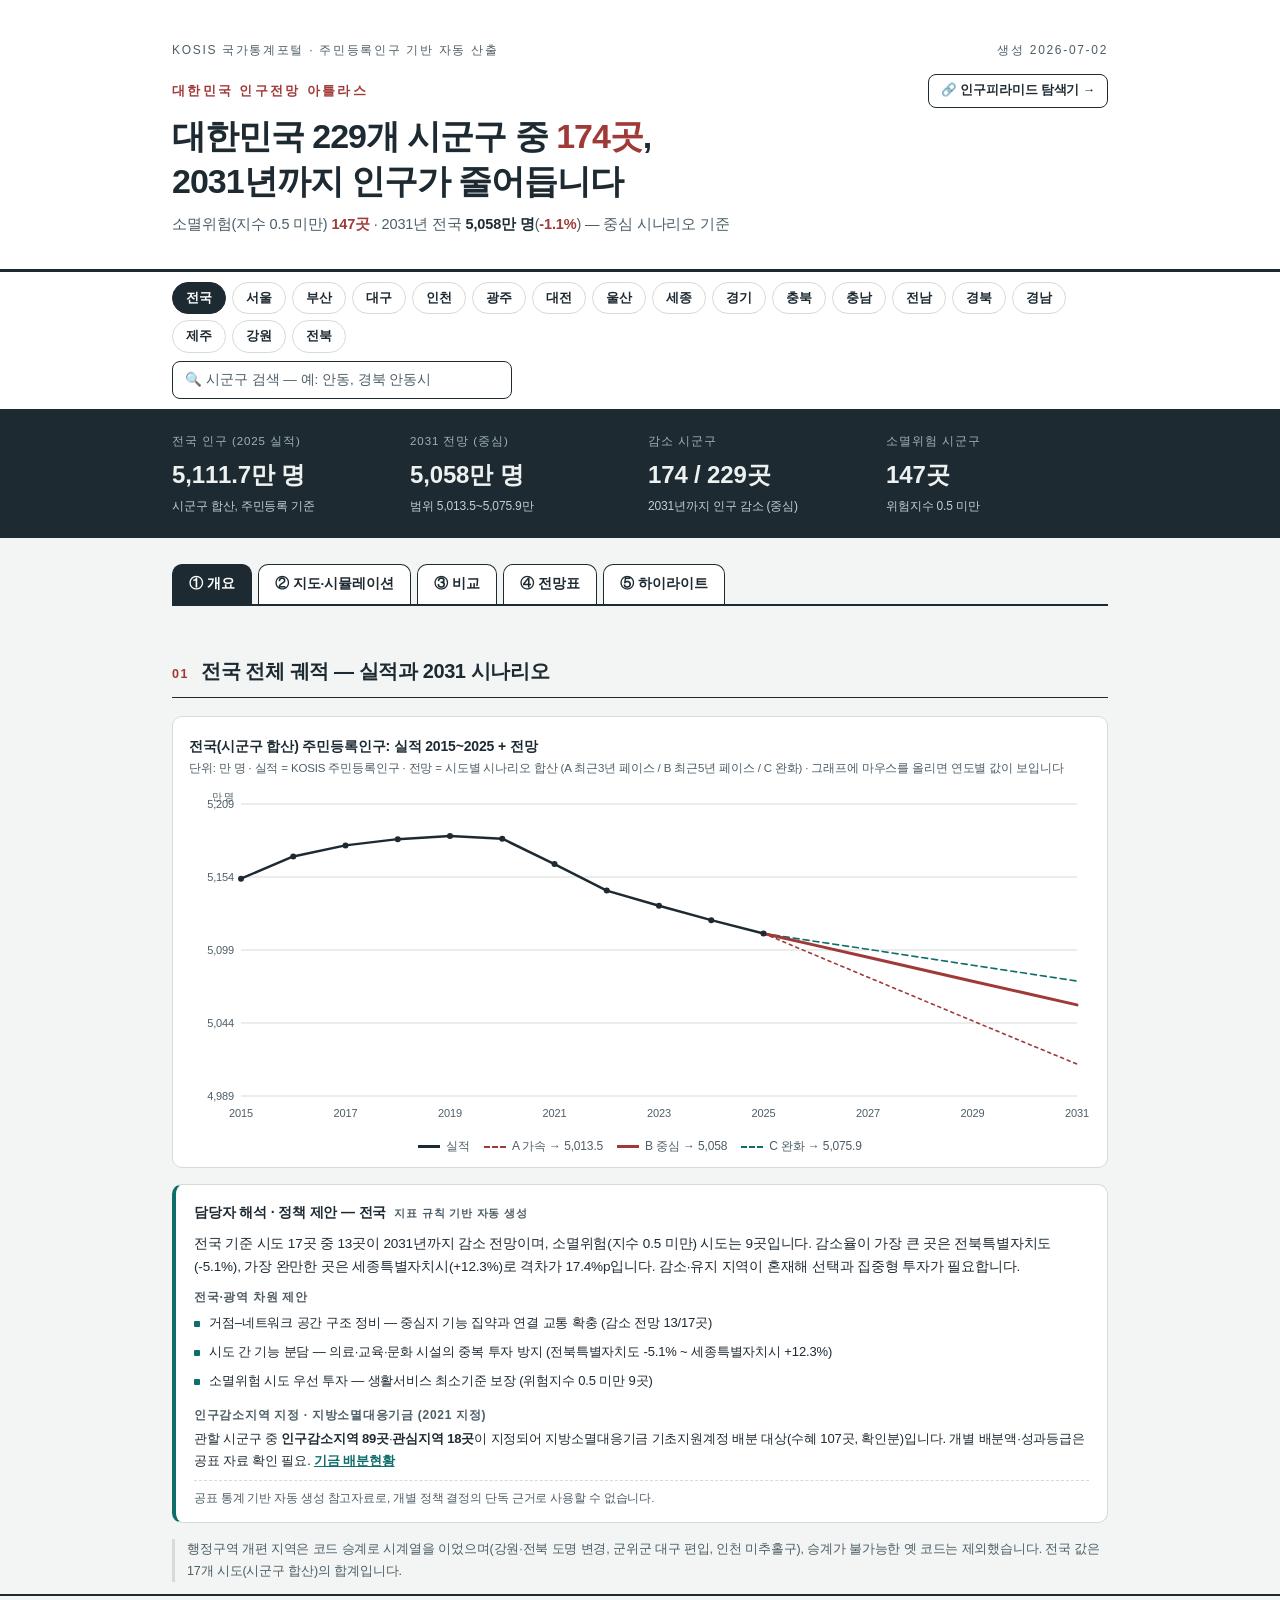
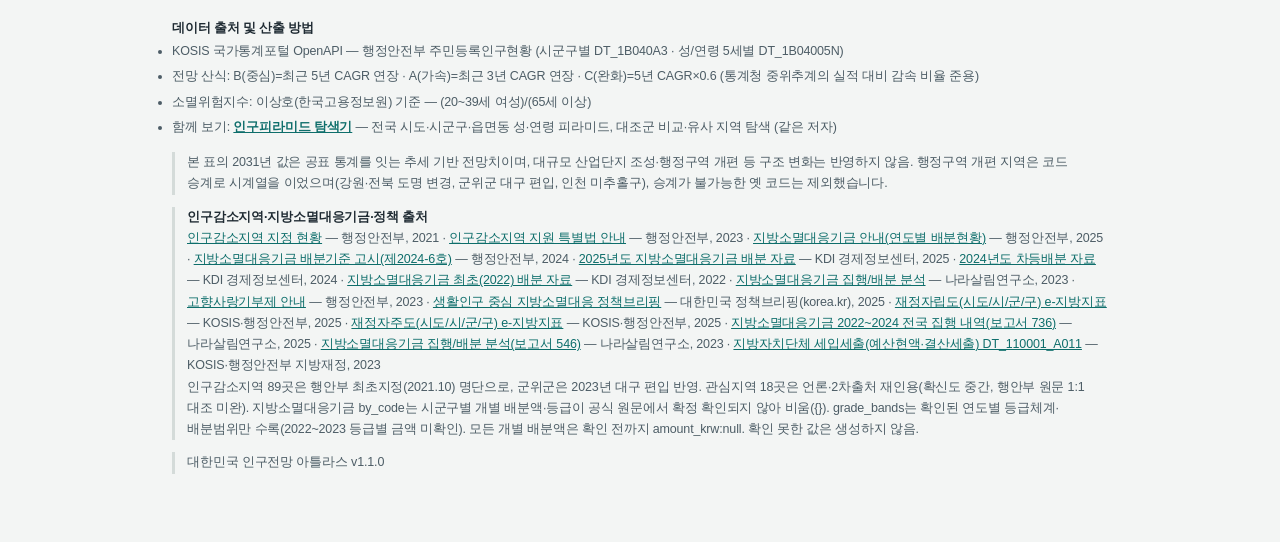
==== index.html @ 7ede1c3d "feat: 시군구 통합 검색·두 지역 비교 모드 + 문서 정비 (v1.1.0) - 전국 시도·시군구 자동완성 검색(키보드 탐색, 시도+지역명 조합) - 비교 탭에 두 지역 병렬 비" ====
<!DOCTYPE html>
<html lang="ko"><head>
<meta charset="UTF-8"><meta name="viewport" content="width=device-width,initial-scale=1.0">
<title>대한민국 인구전망 아틀라스</title>
<meta name="description" content="전국 17개 시도·229개 시군구의 2031 인구 전망과 소멸위험을 지도·카토그램·연도 시뮬레이션·인구 피라미드로 탐색하는 아틀라스">
<!-- 차트는 인라인 SVG로 직접 렌더링: 외부 라이브러리/CDN 불필요 -->
<style>
:root{--paper:#F3F5F4;--ink:#1E2A32;--soft:#4D5D66;--sea:#0E6E6B;--red:#A03A38;--line:#D4DBD9;--card:#fff}
*{margin:0;padding:0;box-sizing:border-box}
body{background:var(--paper);color:var(--ink);font-family:'Apple SD Gothic Neo','Pretendard','Malgun Gothic','Noto Sans KR',sans-serif;font-size:15.5px;line-height:1.7;letter-spacing:-.01em}
.num{font-variant-numeric:tabular-nums}
.wrap{max-width:980px;margin:0 auto;padding:0 22px}
header{border-bottom:3px solid var(--ink);padding:40px 0 20px;background:var(--card)}
.meta{display:flex;justify-content:space-between;font-size:12px;color:var(--soft);letter-spacing:.14em;text-transform:uppercase;margin-bottom:14px;flex-wrap:wrap;gap:8px}
.masthead{font-size:13px;font-weight:800;letter-spacing:.18em;color:var(--red);margin-bottom:6px}
h1{font-size:clamp(22px,4.2vw,34px);font-weight:800;line-height:1.32;letter-spacing:-.03em;word-break:keep-all}
h1 .a{color:var(--red)}
.h1sub{margin-top:10px;font-size:14.5px;color:var(--soft);word-break:keep-all;line-height:1.65}
.h1sub b{color:var(--ink)}.h1sub b.rd{color:var(--red)}.h1sub b.se{color:var(--sea)}
/* 지역 선택 바 */
.regbar{background:var(--card);border-bottom:1.5px solid var(--ink);padding:10px 0}
.regbar .wrap{display:flex;flex-wrap:wrap;gap:6px;align-items:center}
.rbtn{border:1px solid var(--line);background:#fff;color:var(--ink);border-radius:20px;padding:4px 13px;font:inherit;font-size:13px;font-weight:700;cursor:pointer}
.rbtn:hover{border-color:var(--ink)}
.rbtn.on{background:var(--ink);border-color:var(--ink);color:#fff}
.rbtn.nat{border-width:1.5px;border-color:var(--ink)}
.keyline{background:var(--ink);color:#EDF1F0;padding:22px 0}
.keyline .wrap{display:grid;grid-template-columns:repeat(4,1fr);gap:16px}
.kpi small{display:block;font-size:11.5px;color:#9FB1B4;letter-spacing:.08em;margin-bottom:3px}
.kpi strong{font-size:clamp(18px,2.8vw,24px);font-weight:800}
.kpi span{display:block;font-size:12px;color:#C4CFCE;word-break:keep-all}
@media(max-width:760px){.keyline .wrap{grid-template-columns:1fr 1fr}}
main{padding:8px 0 60px}
section{margin-top:48px}
.ch{display:flex;align-items:baseline;gap:12px;border-bottom:1.5px solid var(--ink);padding-bottom:9px;margin-bottom:18px}
.ch em{font-style:normal;font-size:12.5px;font-weight:700;color:var(--red);letter-spacing:.12em}
.ch h2{font-size:20px;font-weight:800;letter-spacing:-.02em}
p{margin-bottom:12px;word-break:keep-all}
.card{background:var(--card);border:1px solid var(--line);border-radius:10px;padding:18px 16px 10px;margin:16px 0}
.card h3{font-size:14px;font-weight:700}
.card .src{font-size:11.5px;color:var(--soft);margin-bottom:10px}
.cbox{position:relative;height:340px}.cbox.tall{height:560px}
table{width:100%;border-collapse:collapse;background:var(--card);font-size:13.5px;margin:14px 0}
th,td{padding:9px 10px;border-bottom:1px solid var(--line);text-align:right;white-space:nowrap}
th:first-child,td:first-child{text-align:left}
thead th{border-top:2px solid var(--ink);border-bottom:1.5px solid var(--ink);background:#EDF0EF;font-size:12.5px;cursor:pointer;user-select:none}
thead th:hover{background:#E2E8E6}
td.down{color:var(--red);font-weight:600}td.up{color:var(--sea);font-weight:600}
.tag{display:inline-block;padding:1px 8px;border-radius:20px;font-size:11.5px;font-weight:700}
.g0{background:#F6E3E2;color:#8C2F2D}.g1{background:#FBEDE4;color:#A55225}
.g2{background:#FFF6DE;color:#8A6A12}.g3{background:#E7F1EF;color:#0E6E6B}.g4{background:#DDEDEA;color:#0A5350}
.tbl-scroll{overflow-x:auto}
footer{border-top:2px solid var(--ink);padding:22px 0 56px;font-size:12.5px;color:var(--soft)}
footer li{padding:2px 0}
.note{font-size:12.5px;color:var(--soft);border-left:3px solid var(--line);padding-left:12px;margin:12px 0;word-break:keep-all}
#tip{position:fixed;z-index:99;background:#1E2A32;color:#EDF1F0;font-size:12px;padding:8px 11px;border-radius:8px;pointer-events:none;display:none;max-width:280px;line-height:1.55;box-shadow:0 4px 16px rgba(0,0,0,.28)}
#tip b{color:#fff}#tip .tt{color:#9FB1B4;font-size:11px}
.simbar{display:flex;align-items:center;gap:12px;flex-wrap:wrap;margin:4px 0 14px}
.simbar button{border:1.5px solid var(--ink);background:var(--ink);color:#fff;border-radius:8px;padding:6px 14px;font:inherit;font-size:13px;font-weight:700;cursor:pointer}
.simbar button:hover{opacity:.88}
.simbar .yrwrap{flex:1;min-width:210px}
.simbar input[type=range]{width:100%;accent-color:#1E2A32;height:24px;margin:0;cursor:pointer}
.yraxis{position:relative;height:30px;margin:-1px 9px 0}
.yraxis .tk{position:absolute;top:0;width:1px;height:4px;background:var(--line)}
.yraxis .tk.maj{height:7px;background:var(--soft)}
.yraxis .lb{position:absolute;top:8px;transform:translateX(-50%);font-size:10px;color:var(--soft);white-space:nowrap}
.yraxis .split{position:absolute;top:-1px;height:8px;border-left:1.5px dashed var(--red)}
.yraxis .zone{position:absolute;top:19px;font-size:9.5px;font-weight:700}
.yraxis .zone.a{color:var(--sea)}.yraxis .zone.f{color:var(--red)}
.simbar .ylab{font-size:20px;font-weight:800;min-width:56px;text-align:center}
.simbar .ytag{font-size:11px;font-weight:700;border-radius:20px;padding:2px 9px}
.simbar .ytag.actual{background:#E7F1EF;color:#0E6E6B}.simbar .ytag.fore{background:#F6E3E2;color:#8C2F2D}
.simkpi{font-size:12.5px;color:var(--soft);margin-left:auto}
.maps2{display:grid;grid-template-columns:1fr 1fr;gap:14px}
@media(max-width:760px){.maps2{grid-template-columns:1fr}}
.maps2 h4{font-size:13px;font-weight:700;margin-bottom:4px}
.mapbox{position:relative;height:430px;background:#FBFCFB;border:1px solid var(--line);border-radius:8px;overflow:hidden}
.mapbox svg{display:block}
.map-sgg{stroke:#fff;stroke-width:.8;cursor:pointer;transition:fill .35s}
.map-sgg:hover{stroke:var(--ink);stroke-width:1.4}
.carto-c{stroke:#fff;stroke-width:1;cursor:pointer;transition:fill .35s}
.carto-c:hover{stroke:var(--ink);stroke-width:1.5}
.leg{display:flex;align-items:center;gap:8px;font-size:11.5px;color:var(--soft);margin-top:10px;flex-wrap:wrap}
.leg .bar{width:150px;height:10px;border-radius:5px;background:linear-gradient(90deg,#A03A38,#F2EFEA,#0E6E6B)}
.tabs{display:flex;gap:6px;flex-wrap:wrap;margin:26px 0 0;border-bottom:2px solid var(--ink)}
.tbtn{border:1.5px solid var(--ink);border-bottom:none;background:#fff;color:var(--ink);font:inherit;font-size:13.5px;font-weight:700;padding:8px 16px;border-radius:10px 10px 0 0;cursor:pointer}
.tbtn.active{background:var(--ink);color:#fff}
.pane{display:none}.pane.active{display:block}
.sortbar{display:flex;gap:6px;flex-wrap:wrap;align-items:center;margin:0 0 10px}
.sortbar span{font-size:12px;color:var(--soft)}
.sbtn{border:1px solid var(--line);background:#fff;border-radius:20px;padding:4px 12px;font:inherit;font-size:12px;font-weight:700;color:var(--soft);cursor:pointer}
.sbtn.on{border-color:var(--ink);background:var(--ink);color:#fff}
.hlgrid{display:grid;grid-template-columns:repeat(3,1fr);gap:12px;margin:14px 0}
@media(max-width:760px){.hlgrid{grid-template-columns:1fr 1fr}}
.hlcard{background:var(--card);border:1px solid var(--line);border-radius:10px;padding:14px;cursor:pointer}
.hlcard:hover{border-color:var(--ink)}
.hlcard small{display:block;font-size:11px;color:var(--soft);letter-spacing:.06em;margin-bottom:4px}
.hlcard b{font-size:18px}
.hlcard .v{font-size:13.5px;font-weight:700;margin-top:2px}
.ranks{display:grid;grid-template-columns:1fr 1fr;gap:14px}
@media(max-width:760px){.ranks{grid-template-columns:1fr}}
.rk{background:var(--card);border:1px solid var(--line);border-radius:10px;padding:14px}
.rk h4{font-size:13px;margin-bottom:8px}
.rk ol{margin-left:0}
.rk li{list-style:none;display:flex;justify-content:space-between;gap:8px;padding:5px 2px;border-bottom:1px dashed var(--line);cursor:pointer;font-size:13px}
.rk li:hover{background:#F4F6F5}
.brief{background:var(--card);border:1px solid var(--line);border-left:4px solid var(--sea);border-radius:10px;padding:16px 18px 12px;margin:16px 0}
.brief h3{font-size:14px;font-weight:800;display:flex;align-items:baseline;gap:8px;flex-wrap:wrap;margin-bottom:8px}
.brief h3 .bd{font-size:10.5px;font-weight:700;color:var(--soft);letter-spacing:.08em}
.brief p{font-size:13.5px;margin-bottom:8px}
.brief ul{margin:2px 0 10px;padding:0}
.brief li{list-style:none;font-size:13px;padding:4px 0 4px 15px;position:relative;word-break:keep-all;line-height:1.6}
.brief li::before{content:'';position:absolute;left:0;top:12px;width:6px;height:6px;background:var(--sea);border-radius:1px}
.brief .bh{font-size:12px;font-weight:800;color:var(--soft);letter-spacing:.06em;margin-bottom:2px}
.brief .dis{font-size:11.5px;color:var(--soft);border-top:1px dashed var(--line);padding-top:8px;margin-top:4px;margin-bottom:2px}
.pyrlink{display:inline-block;border:1.5px solid var(--ink);border-radius:8px;padding:5px 12px;font-size:12.5px;font-weight:700;color:var(--ink);text-decoration:none;background:#fff;white-space:nowrap}
.pyrlink:hover{background:var(--ink);color:#fff}
.srchwrap{position:relative;margin-top:8px}
#srch{width:100%;max-width:340px;border:1.5px solid var(--ink);border-radius:8px;padding:7px 12px;font:inherit;font-size:13.5px;background:#fff}
#srch::placeholder{color:var(--soft)}
.srchdrop{position:absolute;z-index:60;top:calc(100% + 4px);left:22px;width:calc(100% - 44px);max-width:340px;background:#fff;border:1.5px solid var(--ink);border-radius:8px;max-height:320px;overflow-y:auto;box-shadow:0 8px 24px rgba(0,0,0,.14);display:none}
.srchdrop .it{padding:8px 12px;font-size:13px;cursor:pointer;display:flex;justify-content:space-between;gap:8px;align-items:baseline}
.srchdrop .it:hover,.srchdrop .it.sel{background:#EDF0EF}
.srchdrop .it small{color:var(--soft);font-size:11px;white-space:nowrap}
.cmpsel{border:1px solid var(--line);border-radius:8px;padding:6px 9px;font:inherit;font-size:13px;background:#fff;max-width:44%}
#boot{padding:80px 22px;text-align:center;color:var(--soft);font-size:14px}
#app{display:none}
</style></head><body>

<div id="boot">데이터를 불러오는 중입니다…</div>

<div id="app">
<header><div class="wrap">
  <div class="meta"><span>KOSIS 국가통계포털 · 주민등록인구 기반 자동 산출</span><span id="mGen"></span></div>
  <div style="display:flex;justify-content:space-between;align-items:center;flex-wrap:wrap;gap:8px;margin-bottom:6px">
    <div class="masthead" style="margin-bottom:0">대한민국 인구전망 아틀라스</div>
    <a class="pyrlink" id="pyrTop" href="https://park-sung-jun.github.io/pop-pyramid" target="_blank" rel="noreferrer">🔗 인구피라미드 탐색기 →</a>
  </div>
  <h1 id="h1"></h1>
  <p class="h1sub num" id="h1sub"></p>
</div></header>

<div class="regbar"><div class="wrap" id="regbar"></div>
<div class="wrap srchwrap"><input id="srch" type="search" placeholder="🔍 시군구 검색 — 예: 안동, 경북 안동시" autocomplete="off" aria-label="전국 시도·시군구 검색"><div class="srchdrop" id="srchDrop"></div></div></div>

<div class="keyline"><div class="wrap">
  <div class="kpi"><small id="k1t"></small><strong class="num" id="k1v"></strong><span id="k1s"></span></div>
  <div class="kpi"><small>2031 전망 (중심)</small><strong class="num" id="k2v"></strong><span id="k2s"></span></div>
  <div class="kpi"><small id="k3t"></small><strong class="num" id="k3v"></strong><span id="k3s"></span></div>
  <div class="kpi"><small id="k4t"></small><strong class="num" id="k4v"></strong><span id="k4s"></span></div>
</div></div>

<main class="wrap">
  <nav class="tabs" id="tabs" role="tablist">
    <button class="tbtn active" data-t="t1" type="button">① 개요</button>
    <button class="tbtn" data-t="t4" type="button">② 지도·시뮬레이션</button>
    <button class="tbtn" data-t="t3" type="button">③ 비교</button>
    <button class="tbtn" data-t="t2" type="button">④ 전망표</button>
    <button class="tbtn" data-t="t5" type="button">⑤ 하이라이트</button>
  </nav>

  <section class="pane active" id="t1">
    <div class="ch" style="margin-top:28px"><em>01</em><h2 id="h01"></h2></div>
    <div class="card"><h3 id="fanTitle"></h3>
      <div class="src" id="fanSrc"></div>
      <div class="cbox"><div id="fan" style="width:100%;height:100%"></div></div>
      <div id="fanlegend" style="display:flex;flex-wrap:wrap;gap:14px;justify-content:center;font-size:12px;color:var(--soft);margin-top:8px"></div></div>
    <div class="brief" id="regBrief"></div>
    <p class="note" id="note1"></p>
  </section>

  <section class="pane" id="t2">
    <div class="ch" style="margin-top:28px"><em>02</em><h2 id="h02"></h2></div>
    <p>소멸위험지수 = 20~39세 여성 ÷ 65세 이상 (이상호 지수, 0.5 미만 소멸위험 진입 · 0.2 미만 고위험).</p>
    <div class="sortbar"><span>빠른 정렬</span>
      <button class="sbtn on" data-qs="pop_last:desc" type="button">인구 많은 순</button>
      <button class="sbtn" data-qs="chg:asc" type="button">감소 큰 순</button>
      <button class="sbtn" data-qs="risk_idx:asc" type="button">소멸위험 큰 순</button>
      <button class="sbtn" data-qs="old_pct:desc" type="button">고령비중 높은 순</button>
      <button class="sbtn" data-qs="name:asc" type="button">가나다</button>
      <span style="margin-left:6px">열 머리글 클릭으로도 정렬됩니다</span>
    </div>
    <div class="tbl-scroll"><table id="tbl" class="num">
      <thead><tr>
        <th data-k="name" id="thName">지역</th><th data-k="pop_last" id="thPop"></th>
        <th data-k="cagr5">연평균 증감률</th><th data-k="p2031_B">2031 전망(중심)</th>
        <th data-k="chg" id="thChg"></th><th data-k="old_pct">고령비중</th>
        <th data-k="risk_idx">소멸위험지수</th><th data-k="risk_idx2">등급</th>
      </tr></thead><tbody id="tb"></tbody>
    </table></div>
  </section>

  <section class="pane" id="t3">
    <div class="ch" style="margin-top:28px"><em>03</em><h2 id="h03"></h2></div>
    <div class="sortbar"><span>정렬</span>
      <button class="sbtn on" data-bs="asc" type="button">감소 큰 순</button>
      <button class="sbtn" data-bs="desc" type="button">증가/선방 순</button>
      <button class="sbtn" data-bs="pop" type="button">인구 큰 순</button>
      <button class="sbtn" data-bs="name" type="button">가나다</button>
      <span style="margin-left:6px" id="barHint">막대에 올리면 상세, 클릭하면 지도 탭에 고정</span>
    </div>
    <div class="card"><div class="cbox tall" id="barsBox"><div id="bars" style="width:100%;height:100%"></div></div></div>
    <div class="ch" style="margin-top:40px"><em>03·2</em><h2>두 지역 나란히 비교</h2></div>
    <p>전국 어느 시도·시군구든 두 곳을 골라 인구 추이·2031 전망·연령구조·재정 지표를 나란히 비교합니다.</p>
    <div class="card">
      <div style="display:flex;gap:8px;flex-wrap:wrap;align-items:center;margin-bottom:4px">
        <select id="cmpA" class="cmpsel" aria-label="비교 지역 A"></select>
        <button id="cmpSwap" type="button" title="좌우 바꾸기" style="border:1px solid var(--line);background:#fff;border-radius:8px;padding:5px 10px;font:inherit;font-size:13px;cursor:pointer">⇄</button>
        <select id="cmpB" class="cmpsel" aria-label="비교 지역 B"></select>
      </div>
      <div id="cmpOut"></div>
    </div>
  </section>

  <section class="pane" id="t4">
    <div class="ch" style="margin-top:28px"><em>04</em><h2 id="h04"></h2></div>
    <p id="mapGuide"></p>
    <div class="card">
      <div class="simbar">
        <button id="play" type="button">▶ 재생</button>
        <div class="yrwrap"><input id="yr" type="range" min="0" max="0" value="0" step="1" aria-label="연도 선택(끌어서 이동)"><div class="yraxis" id="yraxis"></div></div>
        <span class="ylab num" id="ylab"></span><span class="ytag" id="ytag"></span>
        <select id="pick" aria-label="지역 선택" style="border:1px solid var(--line);border-radius:8px;padding:5px 8px;font:inherit;font-size:12.5px"></select>
        <span class="simkpi num" id="simkpi"></span>
      </div>
      <div class="maps2">
        <div><h4>행정 경계 지도 <span style="color:var(--soft);font-weight:400" id="mapSub"></span></h4><div class="mapbox" id="map"></div></div>
        <div><h4>카토그램 <span style="color:var(--soft);font-weight:400">· 원 면적 = 그 해 인구</span></h4><div class="mapbox" id="carto"></div></div>
      </div>
      <div class="leg"><span id="legLab"></span><span class="num">−25%</span><span class="bar"></span><span class="num">+10%</span></div>
      <div id="detail"></div>
    </div>
  </section>

  <section class="pane" id="t5">
    <div class="ch" style="margin-top:28px"><em>05</em><h2>하이라이트 — 한눈에 보는 기록들</h2></div>
    <p>카드나 순위를 클릭하면 지도·시뮬레이션 탭에서 해당 지역 상세가 열립니다.</p>
    <div class="hlgrid" id="hlgrid"></div>
    <div class="ranks" id="ranks"></div>
  </section>
</main>
<div id="tip"></div>

<footer><div class="wrap">
  <b style="color:var(--ink)">데이터 출처 및 산출 방법</b>
  <ul>
    <li id="ftSrc"></li>
    <li>전망 산식: B(중심)=최근 5년 CAGR 연장 · A(가속)=최근 3년 CAGR 연장 · C(완화)=5년 CAGR×0.6 (통계청 중위추계의 실적 대비 감속 비율 준용)</li>
    <li>소멸위험지수: 이상호(한국고용정보원) 기준 — (20~39세 여성)/(65세 이상)</li>
    <li>함께 보기: <a href="https://park-sung-jun.github.io/pop-pyramid" target="_blank" rel="noreferrer" style="color:var(--sea);font-weight:700">인구피라미드 탐색기</a> — 전국 시도·시군구·읍면동 성·연령 피라미드, 대조군 비교·유사 지역 탐색 (같은 저자)</li>
  </ul>
  <p class="note" style="margin-top:12px" id="ftNote"></p>
  <p class="note" id="declSrc" style="margin-top:8px;display:none"></p>
  <p class="note" style="margin-top:8px">대한민국 인구전망 아틀라스 v1.1.0</p>
</div></footer>
</div>

<script>
'use strict';
const ink='#1E2A32',soft='#4D5D66',line='#D4DBD9',sea='#0E6E6B',red='#A03A38';
const SVGNS='http://www.w3.org/2000/svg';
const el=(t,a,x)=>{const e=document.createElementNS(SVGNS,t);for(const k in a)e.setAttribute(k,a[k]);if(x!=null)e.textContent=x;return e;};
const $=id=>document.getElementById(id);
const f=n=>n==null?'-':n.toLocaleString('ko-KR');
const G=k=>k==null?'-':k<0.2?'<span class="tag g0">소멸 고위험</span>':k<0.5?'<span class="tag g1">소멸위험 진입</span>':k<1?'<span class="tag g2">소멸 주의</span>':k<1.5?'<span class="tag g3">보통</span>':'<span class="tag g4">저위험</span>';

/* ── 전역 상태 (지역 전환 시 initRegion에서 재구성) ── */
let A=null,D=null;
let rowsAll=[],byCode={},SIM=null,YRS=[],yi=0,playing=null,pinned=null,cartoNodes=null,sparkFn=null,simTot0=0;
let rows=[],barSort='asc',mapEls={},cartoEls={};
const REF={};const reg=(c,e)=>{(REF[c]||(REF[c]=[])).push(e)};
const hl=(c,on)=>{(REF[c]||[]).forEach(e=>{e.setAttribute('stroke',on?'#111':(e.dataset.s0||'#fff'));e.setAttribute('stroke-width',on?2.4:(e.dataset.w0||1))})};
const shortNm=n=>D.isNat?n:n.replace(/(시|군|구)$/,'');
const unit=()=>D.isNat?'시도':'시군구';

/* ── 공용 툴팁 ── */
const tip=$('tip');
function showTip(h,x,y){tip.innerHTML=h;tip.style.display='block';const w=tip.offsetWidth,ht=tip.offsetHeight;
 let L=x+14,T=y+16;if(L+w>innerWidth-8)L=x-w-14;if(T+ht>innerHeight-8)T=y-ht-16;tip.style.left=L+'px';tip.style.top=T+'px';}
const hideTip=()=>{tip.style.display='none'};
/* 툴팁이 화면에 남는 것 방지: 스크롤·차트 밖 이동·터치·탭 전환 시 즉시 숨김 + 강조 해제 */
const clearHl=()=>{for(const c in REF)hl(c,false)};
addEventListener('scroll',()=>{hideTip();clearHl()},true);
document.addEventListener('mousemove',e=>{if(tip.style.display==='block'&&!(e.target.closest&&e.target.closest('svg')))
 {hideTip();clearHl();}},true);
document.addEventListener('touchstart',e=>{if(!(e.target.closest&&e.target.closest('svg'))){hideTip();clearHl();}},true);

/* ── 탭 ── */
$('tabs').addEventListener('click',e=>{const b=e.target.closest('.tbtn');if(!b)return;
 document.querySelectorAll('.tbtn').forEach(x=>x.classList.toggle('active',x===b));
 document.querySelectorAll('.pane').forEach(p=>p.classList.toggle('active',p.id===b.dataset.t));
 requestAnimationFrame(redraw);});
const goTab=id=>document.querySelector(`.tbtn[data-t="${id}"]`).click();

/* ── 지역 뷰 구성 ── */
function natView(){
 const feats=[];let bb=[999,999,-999,-999];
 A.sido.forEach(s=>{if(!s.geo)return;
  s.geo.features.forEach(ft=>feats.push({code:s.code,name:s.short,rings:ft.rings}));
  const b=s.geo.bbox;bb=[Math.min(bb[0],b[0]),Math.min(bb[1],b[1]),Math.max(bb[2],b[2]),Math.max(bb[3],b[3])];});
 return {key:'KR',isNat:true,name:'전국',rows:A.national.rows,fan:A.national.fan,
  sim:A.national.sim,geo:{features:feats,bbox:bb},cent:A.national.cent,
  pyr:A.national.pyr,pyrAll:A.national.pyrAll};
}
function sidoView(code){const s=A.sido.find(x=>x.code===code);
 return {key:s.code,isNat:false,name:s.short,fullName:s.name,rows:s.rows,fan:s.fan,
  sim:s.sim,geo:s.geo,cent:s.cent,pyr:s.pyr,pyrAll:s.pyrAll};
}
function enterSido(code){selectRegion(code);}
function selectRegion(key){
 if(playing){clearInterval(playing);playing=null;$('play').textContent='▶ 재생';}
 pinned=null;sparkFn=null;$('detail').innerHTML='';
 D=(key==='KR')?natView():sidoView(key);
 try{history.replaceState(null,'','#'+key);}catch(e){}
 document.querySelectorAll('.rbtn').forEach(b=>b.classList.toggle('on',b.dataset.r===key));
 initRegion();
}

/* ── 지역 초기화: 파생값·텍스트·표·픽커·하이라이트 재구성 ── */
function initRegion(){
 rowsAll=D.rows.map(r=>({...r,chg:(r.p2031_B-r.pop_last)/r.pop_last*100}));
 byCode={};rowsAll.forEach(r=>byCode[r.code]=r);
 SIM=D.sim;YRS=SIM.years;yi=SIM.actualN-1;
 simTot0=0;rowsAll.forEach(r=>simTot0+=SIM.byCode[r.code][0]);
 const M=A.meta,lastY=M.last,startY=M.start;
 /* 헤드라인·KPI는 항상 시군구 단위로 집계 (전국 뷰 = 전 시도 시군구 합산) */
 let sgg;
 if(D.isNat){sgg=[];A.sido.forEach(s=>s.rows.forEach(r=>sgg.push({...r,chg:(r.p2031_B-r.pop_last)/r.pop_last*100})));}
 else sgg=rowsAll;
 const sggTot=sgg.length,sggDecl=sgg.filter(r=>r.chg<0).length,sggRisk=sgg.filter(r=>r.risk_idx!=null&&r.risk_idx<0.5).length;
 const hNm=D.isNat?'대한민국':(D.fullName||D.name);
 const totChg=(D.fan.endB/D.fan.actual[SIM.actualN-1]-1)*100;
 $('h1').innerHTML=sggDecl>0
  ?`${hNm} ${sggTot}개 시군구 중 <span class="a num">${sggDecl}곳</span>,<br>2031년까지 인구가 줄어듭니다`
  :`${hNm} ${sggTot}개 시군구,<br>2031년까지 인구가 유지·증가할 전망입니다`;
 $('h1sub').innerHTML=`소멸위험(지수 0.5 미만) <b class="rd">${sggRisk}곳</b> · 2031년 ${D.name} <b>${f(D.fan.endB)}만 명</b>(<b class="${totChg<0?'rd':'se'}">${totChg>=0?'+':''}${totChg.toFixed(1)}%</b>) — 중심 시나리오 기준`;
 $('mGen').textContent='생성 '+M.generated;
 $('k1t').textContent=`${D.name} 인구 (${lastY} 실적)`;
 $('k1v').textContent=D.fan.actual[SIM.actualN-1].toLocaleString('ko-KR')+'만 명';
 $('k1s').textContent='시군구 합산, 주민등록 기준';
 $('k2v').textContent=D.fan.endB.toLocaleString('ko-KR')+'만 명';
 $('k2s').textContent=`범위 ${D.fan.endA.toLocaleString('ko-KR')}~${D.fan.endC.toLocaleString('ko-KR')}만`;
 $('k3t').textContent='감소 시군구';
 $('k3v').textContent=`${sggDecl} / ${sggTot}곳`;
 $('k3s').textContent='2031년까지 인구 감소 (중심)';
 $('k4t').textContent='소멸위험 시군구';
 $('k4v').textContent=`${sggRisk}곳`;
 $('k4s').textContent='위험지수 0.5 미만';
 $('h01').textContent=`${D.name} 전체 궤적 — 실적과 2031 시나리오`;
 $('fanTitle').textContent=`${D.name}(시군구 합산) 주민등록인구: 실적 ${startY}~${lastY} + 전망`;
 $('fanSrc').textContent=`단위: 만 명 · 실적 = KOSIS 주민등록인구 · 전망 = ${unit()}별 시나리오 합산 (A 최근3년 페이스 / B 최근5년 페이스 / C 완화) · 그래프에 마우스를 올리면 연도별 값이 보입니다`;
 $('note1').textContent=M.note+(D.isNat?' 전국 값은 17개 시도(시군구 합산)의 합계입니다.':'');
 $('h02').textContent=`${unit()}별 2031 전망표`;
 $('thName').textContent=unit()==='시도'?'시도':'시군구';
 $('thPop').textContent=`${lastY} 인구`;
 $('thChg').textContent=`${lastY}→2031`;
 $('h03').textContent=`${unit()}별 증감률 비교 (${lastY}→2031, 중심 시나리오)`;
 $('barHint').textContent=D.isNat?'막대에 올리면 상세, 클릭하면 그 시도의 시군구 지도로 이동':'막대에 올리면 상세, 클릭하면 지도 탭에 고정';
 $('h04').textContent=`${unit()} 지도 · 카토그램 — 연도별 시뮬레이션`;
 $('mapGuide').innerHTML=`▶ 재생을 누르면 ${startY}→2031년이 흐르며 지도 색(${startY} 대비 증감)과 카토그램 원 크기(그 해 인구)가 함께 움직입니다. 지도·카토그램 어디에 올려도 <b>같은 지역이 동시에 강조</b>됩니다. `+
  (D.isNat?`지도·카토그램을 <b>클릭하면 그 시도의 시군구 뷰로 들어갑니다.`:`클릭하면 아래에 상세 카드가 고정됩니다.`);
 $('mapSub').textContent=`· 색 = ${startY} 대비 증감`;
 $('legLab').textContent=`${startY}년 대비`;
 $('ftSrc').textContent=M.source;
 $('ftNote').textContent=`본 표의 2031년 값은 공표 통계를 잇는 추세 기반 전망치이며, 대규모 산업단지 조성·행정구역 개편 등 구조 변화는 반영하지 않음. ${M.note}`;
 /* 표 */
 rows=[...rowsAll].sort((a,b)=>b.pop_last-a.pop_last);
 document.querySelectorAll('[data-qs]').forEach((x,i)=>x.classList.toggle('on',i===0));
 drawTable();
 /* 비교 막대 높이 */
 $('barsBox').style.height=Math.max(340,rowsAll.length*22+46)+'px';
 barSort='asc';document.querySelectorAll('[data-bs]').forEach((x,i)=>x.classList.toggle('on',i===0));
 /* 시뮬레이션 컨트롤 */
 const yrEl=$('yr');yrEl.max=YRS.length-1;yrEl.value=yi;
 (function(){const ax=$('yraxis'),n=YRS.length,pos=i=>n<=1?0:i/(n-1)*100,bi=SIM.actualN-1;
  let h='';YRS.forEach((yr,i)=>{const y=+yr,maj=(y%5===0)||i===0||i===n-1||i===bi;
   const lab=i===0||i===n-1||i===bi||(y%5===0&&Math.abs(i-(n-1))>1&&Math.abs(i-bi)>1);
   h+=`<span class="tk${maj?' maj':''}" style="left:${pos(i)}%"></span>`;
   if(lab)h+=`<span class="lb" style="left:${pos(i)}%">${yr}</span>`;});
  h+=`<span class="split" style="left:${pos(bi)}%"></span>`;
  h+=`<span class="zone a" style="left:0">◀ 실적</span><span class="zone f" style="left:calc(${pos(bi)}% + 5px)">전망 ▶</span>`;
  ax.innerHTML=h;})();
 const pk=$('pick');
 pk.innerHTML=`<option value="">${unit()} 바로가기…</option>`+[...rowsAll].sort((a,b)=>a.name.localeCompare(b.name,'ko')).map(r=>`<option value="${r.code}">${r.name}</option>`).join('');
 buildRegionBrief();
 buildHighlights();
 redraw();
 window.scrollTo({top:0});
}

/* ── 01 팬차트 ── */
function fanChart(host){
 const W=host.clientWidth||900,H=host.clientHeight||340,m={t:16,r:14,b:32,l:52};
 const iw=W-m.l-m.r,ih=H-m.t-m.b,yrs=D.fan.years,n=yrs.length;
 const svg=el('svg',{viewBox:`0 0 ${W} ${H}`,width:'100%',height:'100%',preserveAspectRatio:'xMidYMid meet'});
 const all=[].concat(D.fan.actual,D.fan.A,D.fan.B,D.fan.C).filter(v=>v!=null);
 let lo=Math.min(...all),hi=Math.max(...all);const pad=(hi-lo)*0.14||1;lo-=pad;hi+=pad;
 const X=i=>m.l+(n<=1?0:i*iw/(n-1)),Y=v=>m.t+ih-(v-lo)/(hi-lo)*ih;
 for(let t=0;t<=4;t++){const val=lo+(hi-lo)*t/4,y=Y(val);
  svg.appendChild(el('line',{x1:m.l,y1:y,x2:m.l+iw,y2:y,stroke:line,'stroke-width':1}));
  svg.appendChild(el('text',{x:m.l-7,y:y+4,'text-anchor':'end','font-size':11,fill:soft},val>=1000?Math.round(val).toLocaleString('ko-KR'):val.toFixed(0)));}
 yrs.forEach((yr,i)=>{if(i%2===0||i===n-1)svg.appendChild(el('text',{x:X(i),y:H-11,'text-anchor':'middle','font-size':11,fill:soft},yr));});
 svg.appendChild(el('text',{x:m.l-7,y:m.t-4,'text-anchor':'end','font-size':10,fill:soft},'만 명'));
 const line_=(arr,c,w,dash)=>{let d='';arr.forEach((v,i)=>{if(v==null)return;d+=(d?'L':'M')+X(i)+' '+Y(v);});if(!d)return;
  const p=el('path',{d,fill:'none',stroke:c,'stroke-width':w,'stroke-linejoin':'round','stroke-linecap':'round'});if(dash)p.setAttribute('stroke-dasharray',dash);svg.appendChild(p);};
 line_(D.fan.C,sea,1.6,'6 4');line_(D.fan.A,red,1.6,'3 4');line_(D.fan.B,red,3);line_(D.fan.actual,ink,2.5);
 D.fan.actual.forEach((v,i)=>{if(v!=null)svg.appendChild(el('circle',{cx:X(i),cy:Y(v),r:3,fill:ink}));});
 const guide=el('line',{x1:-9,x2:-9,y1:m.t,y2:m.t+ih,stroke:soft,'stroke-width':1,'stroke-dasharray':'3 3',opacity:0});svg.appendChild(guide);
 const ov=el('rect',{x:m.l,y:m.t,width:iw,height:ih,fill:'transparent'});
 ov.addEventListener('mousemove',ev=>{const rc=svg.getBoundingClientRect();const fx=(ev.clientX-rc.left)*W/rc.width;
  let i=Math.round((fx-m.l)/(iw/(n-1)));i=Math.max(0,Math.min(n-1,i));
  guide.setAttribute('x1',X(i));guide.setAttribute('x2',X(i));guide.setAttribute('opacity',1);
  const va=D.fan.actual[i];
  showTip(`<b>${yrs[i]}년</b><br>`+(va!=null?`실적 <b>${f(va)}만 명</b>`:`A ${f(D.fan.A[i])}만 · <b>B ${f(D.fan.B[i])}만</b> · C ${f(D.fan.C[i])}만`),ev.clientX,ev.clientY);});
 ov.addEventListener('mouseleave',()=>{hideTip();guide.setAttribute('opacity',0)});
 svg.appendChild(ov);host.appendChild(svg);
}

/* ── 02 표 + 빠른 정렬 ── */
function drawTable(){$('tb').innerHTML=rows.map(r=>
 `<tr><td><b>${r.name}</b></td><td>${f(r.pop_last)}</td>
 <td class="${r.cagr5<0?'down':'up'}">${(r.cagr5*100).toFixed(2)}%</td>
 <td>${f(r.p2031_B)}</td><td class="${r.chg<0?'down':'up'}">${r.chg.toFixed(1)}%</td>
 <td>${r.old_pct==null?'-':r.old_pct+'%'}</td><td>${r.risk_idx==null?'-':r.risk_idx.toFixed(2)}</td><td>${G(r.risk_idx)}</td></tr>`).join('')}
let asc=false;document.querySelectorAll('thead th').forEach(th=>th.onclick=()=>{const k=th.dataset.k;if(!k)return;
 asc=!asc;rows.sort((a,b)=>{const x=a[k.replace('2','')]??-1e18,y=b[k.replace('2','')]??-1e18;
 return (typeof x=='string')?(asc?x.localeCompare(y,'ko'):y.localeCompare(x,'ko')):(asc?x-y:y-x)});drawTable()});
document.querySelectorAll('[data-qs]').forEach(b=>b.onclick=()=>{
 document.querySelectorAll('[data-qs]').forEach(x=>x.classList.toggle('on',x===b));
 const[k,dir]=b.dataset.qs.split(':');
 rows.sort((a,c)=>{const x=a[k]??1e18,y=c[k]??1e18;return typeof x=='string'?(dir=='asc'?x.localeCompare(y,'ko'):y.localeCompare(x,'ko')):(dir=='asc'?x-y:y-x)});drawTable();});

/* ── 03 막대 ── */
const BSORT={asc:(a,b)=>a.chg-b.chg,desc:(a,b)=>b.chg-a.chg,pop:(a,b)=>b.pop_last-a.pop_last,name:(a,b)=>a.name.localeCompare(b.name,'ko')};
document.querySelectorAll('[data-bs]').forEach(b=>b.onclick=()=>{barSort=b.dataset.bs;
 document.querySelectorAll('[data-bs]').forEach(x=>x.classList.toggle('on',x===b));redraw();});
const rowTip=r=>`<b>${r.name}</b><br>${A.meta.last}년 ${f(r.pop_last)}명 → 2031년 ${f(r.p2031_B)}명 (<b>${r.chg>=0?'+':''}${r.chg.toFixed(1)}%</b>)<br>고령 ${r.old_pct==null?'-':r.old_pct+'%'} · 위험지수 ${r.risk_idx==null?'-':r.risk_idx.toFixed(2)}<br><span class="tt">${D.isNat?'클릭하면 그 시도의 시군구 지도로 이동':'클릭하면 지도 탭에 상세 고정'}</span>`;
function barChart(host){
 const rs=[...rowsAll].sort(BSORT[barSort]);
 const W=host.clientWidth||900,H=host.clientHeight||560,m={t:8,r:48,b:26,l:74};
 const iw=W-m.l-m.r,ih=H-m.t-m.b;
 const svg=el('svg',{viewBox:`0 0 ${W} ${H}`,width:'100%',height:'100%',preserveAspectRatio:'xMidYMid meet'});
 const vals=rs.map(r=>r.chg);let lo=Math.min(0,...vals),hi=Math.max(0,...vals);const pad=(hi-lo)*0.08||1;lo-=pad;hi+=pad;
 const X=v=>m.l+(v-lo)/(hi-lo)*iw,bh=ih/rs.length,bw=Math.min(bh*0.6,16),x0=X(0);
 svg.appendChild(el('line',{x1:x0,y1:m.t,x2:x0,y2:m.t+ih,stroke:soft,'stroke-width':1}));
 rs.forEach((r,i)=>{const yc=m.t+i*bh+bh/2,xv=X(r.chg),c=r.chg<0?red:sea,x=Math.min(x0,xv),w=Math.abs(xv-x0);
  const rect=el('rect',{x,y:yc-bw/2,width:Math.max(w,1),height:bw,fill:c,rx:2,cursor:'pointer'});
  rect.dataset.s0='none';rect.dataset.w0='0';reg(r.code,rect);
  rect.addEventListener('mousemove',ev=>{showTip(rowTip(r),ev.clientX,ev.clientY);hl(r.code,true)});
  rect.addEventListener('mouseleave',()=>{hideTip();hl(r.code,false)});
  rect.addEventListener('click',()=>{hideTip();goTab('t4');if(D.isNat)enterSido(r.code);else pinDetail(r.code)});
  svg.appendChild(rect);
  svg.appendChild(el('text',{x:m.l-6,y:yc+4,'text-anchor':'end','font-size':11,fill:ink},r.name));
  svg.appendChild(el('text',{x:r.chg<0?x-4:x+w+4,y:yc+4,'text-anchor':r.chg<0?'end':'start','font-size':10.5,fill:c},r.chg.toFixed(1)+'%'));});
 svg.appendChild(el('text',{x:m.l+iw/2,y:H-6,'text-anchor':'middle','font-size':11,fill:soft},`% (${A.meta.last}→2031)`));
 host.appendChild(svg);
}

/* ── 04 지도·카토그램·연도 시뮬레이션 ── */
const lerp=(a,b,t)=>a+(b-a)*t;
function colFor(g){const R=[160,58,56],P=[242,239,234],S=[14,110,107];let c;
 if(g<=0){const t=Math.min(1,-g/25);c=[lerp(P[0],R[0],t),lerp(P[1],R[1],t),lerp(P[2],R[2],t)];}
 else{const t=Math.min(1,g/10);c=[lerp(P[0],S[0],t),lerp(P[1],S[1],t),lerp(P[2],S[2],t)];}
 return`rgb(${c.map(Math.round).join(',')})`;}
const pct=c=>{const s=SIM.byCode[c];return((s[yi]/s[0]-1)*100).toFixed(1)};
function makeP(w,h,pad){const[b0,b1,b2,b3]=D.geo.bbox,kx=Math.cos((b1+b3)/2*Math.PI/180);
 const s=Math.min((w-2*pad)/((b2-b0)*kx),(h-2*pad)/(b3-b1));
 const ox=(w-(b2-b0)*kx*s)/2,oy=(h-(b3-b1)*s)/2;
 return p=>[ox+(p[0]-b0)*kx*s,oy+(b3-p[1])*s];}
function attach(e,code){
 e.addEventListener('mousemove',ev=>{const r=byCode[code];
  showTip(`<b>${r.name}</b> · ${YRS[yi]}년${yi>=SIM.actualN?' (전망)':''}<br>인구 <b>${f(SIM.byCode[code][yi])}</b>명 · ${A.meta.start} 대비 <b>${pct(code)}%</b><br>고령 ${r.old_pct==null?'-':r.old_pct+'%'} · 위험지수 ${r.risk_idx==null?'-':r.risk_idx.toFixed(2)}<br><span class="tt">${D.isNat?'클릭하면 시군구 뷰로 이동':'클릭하면 상세 카드 고정'}</span>`,ev.clientX,ev.clientY);hl(code,true);});
 e.addEventListener('mouseleave',()=>{hideTip();hl(code,false)});
 e.addEventListener('click',()=>{if(D.isNat){hideTip();enterSido(code);}else pinDetail(code);});}
function drawMap(host){host.innerHTML='';const W=host.clientWidth||460,H=host.clientHeight||430;
 const svg=el('svg',{viewBox:`0 0 ${W} ${H}`,width:'100%',height:'100%'});const P=makeP(W,H,10);mapEls={};
 D.geo.features.forEach(ft=>{const d=ft.rings.map(rg=>'M'+rg.map(pt=>{const q=P(pt);return q[0].toFixed(1)+' '+q[1].toFixed(1)}).join('L')+'Z').join('');
  const p=el('path',{d,class:'map-sgg',fill:'#EDEDEA'});p.dataset.s0='#fff';p.dataset.w0='.8';
  attach(p,ft.code);(mapEls[ft.code]||(mapEls[ft.code]=[])).push(p);reg(ft.code,p);svg.appendChild(p);});
 rowsAll.forEach(r=>{const c=D.cent[r.code];if(!c)return;const q=P(c);
  svg.appendChild(el('text',{x:q[0],y:q[1]+3,'text-anchor':'middle','font-size':9,fill:ink,'pointer-events':'none'},shortNm(r.name)));});
 host.appendChild(svg);}
function drawCarto(host){host.innerHTML='';const W=host.clientWidth||460,H=host.clientHeight||430;
 const svg=el('svg',{viewBox:`0 0 ${W} ${H}`,width:'100%',height:'100%'});const P=makeP(W,H,34);
 const maxP=Math.max(...rowsAll.map(r=>Math.max(...SIM.byCode[r.code])));
 window._ck=Math.min(W,H)*0.125/Math.sqrt(maxP);window._cwh=[W,H];
 const cb=D.geo.bbox,fallback=[(cb[0]+cb[2])/2,(cb[1]+cb[3])/2];
 cartoNodes=rowsAll.map(r=>{const q=P(D.cent[r.code]||fallback);return{code:r.code,x:q[0],y:q[1]}});
 cartoEls={};
 cartoNodes.forEach(nd=>{const c=el('circle',{class:'carto-c',r:5,fill:'#ccc'});c.dataset.s0='#fff';c.dataset.w0='1';
  attach(c,nd.code);reg(nd.code,c);
  const t1=el('text',{'text-anchor':'middle','font-size':10,'font-weight':700,fill:'#fff','pointer-events':'none'});
  const t2=el('text',{'text-anchor':'middle','font-size':9,fill:'rgba(255,255,255,.85)','pointer-events':'none'});
  cartoEls[nd.code]={c,t1,t2};svg.appendChild(c);svg.appendChild(t1);svg.appendChild(t2);});
 host.appendChild(svg);}
function relax(){const k=window._ck,[W,H]=window._cwh,R={};
 cartoNodes.forEach(nd=>R[nd.code]=k*Math.sqrt(SIM.byCode[nd.code][yi]));
 for(let it=0;it<90;it++){for(let i=0;i<cartoNodes.length;i++)for(let j=i+1;j<cartoNodes.length;j++){
   const a=cartoNodes[i],b=cartoNodes[j];let dx=b.x-a.x,dy=b.y-a.y;const d=Math.hypot(dx,dy)||.01,min=R[a.code]+R[b.code]+1.5;
   if(d<min){const push=(min-d)/2/d;a.x-=dx*push;a.y-=dy*push;b.x+=dx*push;b.y+=dy*push;}}
  cartoNodes.forEach(nd=>{const r=R[nd.code];nd.x=Math.max(r+2,Math.min(W-r-2,nd.x));nd.y=Math.max(r+2,Math.min(H-r-2,nd.y));});}
 return R;}
function update(){
 $('yr').value=yi;
 $('ylab').textContent=YRS[yi];
 const tg=$('ytag'),fore=yi>=SIM.actualN;
 tg.textContent=fore?'전망':'실적';tg.className='ytag '+(fore?'fore':'actual');
 let tot=0;rowsAll.forEach(r=>tot+=SIM.byCode[r.code][yi]);
 $('simkpi').textContent=`${D.name} 합계 ${(tot/10000).toFixed(1)}만 명 (${A.meta.start} 대비 ${((tot/simTot0-1)*100).toFixed(1)}%)`;
 rowsAll.forEach(r=>{const col=colFor(+pct(r.code));(mapEls[r.code]||[]).forEach(p=>p.setAttribute('fill',col));});
 if(cartoNodes){const R=relax();cartoNodes.forEach(nd=>{const e=cartoEls[nd.code];if(!e)return;const r=R[nd.code];
  e.c.setAttribute('cx',nd.x);e.c.setAttribute('cy',nd.y);e.c.setAttribute('r',r);e.c.setAttribute('fill',colFor(+pct(nd.code)));
  const nm=shortNm(byCode[nd.code].name);
  e.t1.setAttribute('x',nd.x);e.t1.setAttribute('y',nd.y+(r>=16?0:3));e.t1.textContent=r>=9?nm:'';
  e.t2.setAttribute('x',nd.x);e.t2.setAttribute('y',nd.y+12);e.t2.textContent=r>=16?(SIM.byCode[nd.code][yi]/10000).toFixed(1)+'만':'';});}
 if(pinned&&sparkFn)sparkFn();}
$('yr').addEventListener('input',e=>{yi=+e.target.value;update()});
$('play').addEventListener('click',()=>{const b=$('play');
 if(playing){clearInterval(playing);playing=null;b.textContent='▶ 재생';return;}
 if(yi>=YRS.length-1)yi=0;b.textContent='⏸ 정지';update();
 playing=setInterval(()=>{yi++;update();if(yi>=YRS.length-1){clearInterval(playing);playing=null;b.textContent='▶ 재생';}},620);});
$('pick').addEventListener('change',()=>{const v=$('pick').value;if(v)pinDetail(v)});

/* ── 담당자 해석·정책 제안 (모든 문장을 해당 지역 실측 지표에서 규칙 기반 생성 · 근거 수치 괄호 병기) ── */
const DISC='공표 통계 기반 자동 생성 참고자료로, 개별 정책 결정의 단독 근거로 사용할 수 없습니다.';
const fmtPop=v=>v>=100000?(v/10000).toFixed(1)+'만 명':f(v)+'명';
const fmtChg=v=>(v>=0?'+':'')+v.toFixed(1)+'%';

/* ── 인구감소지역 지정·지방소멸대응기금·정책 실데이터 결합 (data/decline.json) ── */
let DECLINE=null;
const okm=v=>v==null?null:Math.round(v/100000000).toLocaleString('ko-KR')+'억원';
function decCode(code){return DECLINE&&DECLINE.designation&&DECLINE.designation.codes?DECLINE.designation.codes[code]:null;}
function sggAll(){if(D.isNat){const a=[];A.sido.forEach(s=>s.rows.forEach(r=>a.push(r)));return a;}return rowsAll;}
function sidoSgg(c){const s=A.sido.find(x=>x.code===c);return s?s.rows:[];}
function desigTag(d){
 if(d&&d.designated)return '<span class="tag g0">인구감소지역 지정</span>';
 if(d)return '<span class="tag g2">관심지역</span>';
 return '<span class="tag g3">미지정</span>';}
function fundBand(type){
 if(!DECLINE)return null;const b=(DECLINE.fund.grade_bands||[]).find(x=>x.year===2025);if(!b)return null;
 const rng=type==='designated'?b.designated_range_krw:b.interest_range_krw;
 return rng?okm(rng[0])+' ~ '+okm(rng[1]):null;}
function pickProfile(r){
 const pb=DECLINE.policy_playbook||[];let key;
 if(r.risk_idx!=null&&r.risk_idx<0.2)key='소멸_고위험';
 else if(r.risk_idx!=null&&r.risk_idx<0.5)key='위험_진입';
 else if(/시$/.test(r.name)&&r.chg<0)key='중견도시_감소';
 else key='정체_증가';
 return pb.find(p=>p.profile===key)||pb[0];}
function declSources(){const S=(DECLINE&&DECLINE.meta.sources)||[];
 return {desig:S.find(s=>/특별법/.test(s.name))||S[0]||null,
  fund:S.find(s=>/기금 안내|배분현황/.test(s.name))||S.find(s=>/localextinction/.test(s.url))||S[2]||null};}
function declineHTML(r){
 if(!DECLINE)return '';
 const dg=DECLINE.designation,src=declSources();
 const dsrc=src.desig,fsrc=src.fund;
 const srcLine=(dsrc&&fsrc)?`출처: <a href="${dsrc.url}" target="_blank" rel="noreferrer" style="color:${sea}">${dsrc.name}(${dsrc.org})</a> · <a href="${fsrc.url}" target="_blank" rel="noreferrer" style="color:${sea}">${fsrc.name}</a>`:'출처: 자료 없음';
 if(D.isNat){
  const list=sidoSgg(r.code);let des=0,intr=0;
  list.forEach(x=>{const d=decCode(x.code);if(d)d.designated?des++:intr++;});
  return `<div class="brief" style="margin:14px 0 0;border-left-color:${red}">
   <h3>인구감소지역 지정 · 지방소멸대응기금 <span class="bd">${dg.designated_year} 지정 · 행정안전부</span></h3>
   <p class="num">${r.name} 관할 시군구 중 <b class="rd">인구감소지역 ${des}곳</b>·<b>관심지역 ${intr}곳</b>이 지정되어 지방소멸대응기금 기초지원계정 배분 대상(수혜 ${des+intr}곳, 확인분)입니다. 개별 배분액·성과등급은 공표 자료 확인 필요.</p>
   <p class="dis">${srcLine}. ${DISC}</p></div>`;
 }
 const d=decCode(r.code),badge=desigTag(d);
 let fundLine;
 if(d&&d.designated){const band=fundBand('designated');
  fundLine=`지방소멸대응기금 기초지원계정 배분 대상. 개별 배분액·성과등급은 공표 자료 확인 필요이며, 확인된 2025년 인구감소지역 배분 범위는 <b>${band||'자료 없음'}</b>(기본+성과)입니다.`;}
 else if(d){const band=fundBand('interest');
  fundLine=`관심지역으로 기초지원계정 배분 대상. 개별 배분액·등급은 공표 자료 확인 필요, 확인된 2025년 관심지역 배분 범위는 <b>${band||'자료 없음'}</b>입니다.`;}
 else fundLine='인구감소지역·관심지역 미지정으로 기초지원계정 직접 배분 대상은 아니며, 광역지원계정 연계사업으로 간접 관련됩니다.';
 const pf=pickProfile(r);
 const meas=(pf.measures||[]).slice(0,3).map(m=>`<li>${m.title} — <b>${m.real_program}</b>${m.source_url?` <a href="${m.source_url}" target="_blank" rel="noreferrer" style="color:${sea};font-weight:700;text-decoration:none">[출처]</a>`:''}</li>`).join('');
 return `<div class="brief" style="margin:14px 0 0;border-left-color:${red}">
  <h3>인구감소지역 지정 · 지방소멸대응기금 · 대응정책 ${badge}<span class="bd">${dg.designated_year} 지정 · ${dg.next_reassessment} 재지정 예정</span></h3>
  <p class="num">근거: 인구감소지수 8개 지표 종합(연평균증감률·청년순이동·고령화 등), ${dg.designated_year}년 지정(${(dg.law||'').split('(')[0]}). ${fundLine}</p>
  <div class="bh">연계 가능한 실제 제도 (매칭 프로필: ${pf.profile.replace(/_/g,' ')})</div>
  <ul class="num">${meas}</ul>
  <p class="dis">${srcLine}. ${DISC}</p></div>`;}
/* ── 예산·재정 하위섹션 (재정자립도·예산규모·기금 집행률, 출처·연도 병기) ── */
function budgetHTML(r){
 if(!DECLINE||!DECLINE.budget)return '';
 const B=DECLINE.budget,bc=(B.by_code||{})[r.code]||null;
 let fiLine;
 if(bc&&bc.fiscal_independence_pct!=null){
  const yr=bc.fiscal_year||'';
  const af=bc.fiscal_independence_pct_after_reform!=null?` · 세입과목개편후 <b>${bc.fiscal_independence_pct_after_reform}%</b>`:'';
  const au=bc.fiscal_autonomy_pct!=null?` · 재정자주도 <b>${bc.fiscal_autonomy_pct}%</b>`:'';
  const sub=bc.level==='시도단위대체'?` <span style="color:${soft}">(자치구 지표 부재로 소속 시도 값 대체)</span>`:'';
  fiLine=`재정자립도 <b style="color:${sea}">${bc.fiscal_independence_pct}%</b> (${yr}년 · 세입과목개편전)${af}${au}.${sub}`;
 }else{
  fiLine=`재정자립도 <b>자료 없음</b> — 시군구 선택 시 표기됩니다.`;
 }
 const won100m=v=>v==null?null:(v>=10000?(v/10000).toFixed(v>=100000?0:1).replace(/\.0$/,'')+'조원':v.toLocaleString('ko-KR')+'억원');
 let budLine;
 if(bc&&bc.budget_final_100m!=null){
  const sy=bc.settle_year||'';
  const ex=bc.expenditure_settled_100m!=null?` · 실제 지출(결산세출) <b>${won100m(bc.expenditure_settled_100m)}</b>`:'';
  const pc=bc.expenditure_per_capita_manwon!=null?` · 주민 1인당 세출 <b style="color:${red}">${bc.expenditure_per_capita_manwon.toLocaleString('ko-KR')}만원</b>`:'';
  budLine=`예산 규모(예산현액) <b style="color:${sea}">${won100m(bc.budget_final_100m)}</b>${ex}${pc} <span style="color:${soft}">(${sy}년 결산 기준)</span>`;
 }else if(bc&&bc.settle_note){
  budLine=`예산 규모 <b>자료 없음</b> <span style="color:${soft}">(${bc.settle_note})</span>`;
 }else{
  budLine=`예산 규모 <b>자료 없음</b> — 시군구 선택 시 표기됩니다`;
 }
 const fe=(B.fund_exec_national||[]).map(x=>`${x.alloc_year}년 배분 <b>${x.rate_pct}%</b> <span style="color:${soft};font-size:11px">(기준 ${x.asof})</span>`).join(' · ');
 const indiv=(bc&&bc.fund_exec_pct!=null)?`개별 집행률 <b>${bc.fund_exec_pct}%</b>`:`개별 시군 집행률·사용처는 미공표 — <a href="https://lofin365.go.kr" target="_blank" rel="noreferrer" style="color:${sea};font-weight:700">지방재정365</a>에서 확인`;
 const bs=B.sources||[];
 const kosis=bs.find(s=>/재정자립도/.test(s.name))||bs[0];
 const fund=bs.find(s=>/집행/.test(s.name))||bs[2];
 const sl=[kosis&&`<a href="${kosis.url}" target="_blank" rel="noreferrer" style="color:${sea}">${kosis.name}(${kosis.org})</a>`,fund&&`<a href="${fund.url}" target="_blank" rel="noreferrer" style="color:${sea}">${fund.name}</a>`].filter(Boolean).join(' · ');
 return `<div class="brief" style="margin:14px 0 0">
  <h3>예산·재정 <span class="bd">KOSIS e-지방지표·지방재정 · 나라살림</span></h3>
  <p class="num">${fiLine}</p>
  <p class="num" style="font-size:12.5px;color:${soft}">재정자립도는 인구감소지수 8개 지표 중 하나로, 인구감소지역 지정 판정에도 쓰이는 지표입니다.</p>
  <p class="num">${budLine}.</p>
  ${(bc&&bc.expenditure_per_capita_manwon!=null)?`<p class="num" style="font-size:12.5px;color:${soft}">주민 1인당 세출은 실제 지출을 인구로 나눈 값으로, 인구가 적을수록 커집니다 — 소멸위험 지역일수록 1인당 재정투입이 크게 나타나는 구조입니다. 예산현액과 결산세출은 이월·추경 등 기준이 달라 단순 집행률로 비교하지 않습니다.</p>`:''}
  <div class="bh" style="margin-top:8px">지방소멸대응기금 집행률</div>
  <p class="num">전국 합계 ${fe||'자료 없음'}.</p>
  <p class="num" style="font-size:13px">${indiv}.</p>
  <p class="dis">출처: ${sl||'자료 없음'}. ${DISC}</p></div>`;}
function renderDeclineSources(){
 if(!DECLINE)return;const S=(DECLINE.meta.sources||[]).concat((DECLINE.budget&&DECLINE.budget.sources)||[]);
 const li=S.map(s=>`<a href="${s.url}" target="_blank" rel="noreferrer" style="color:${sea}">${s.name}</a> — ${s.org}, ${s.year}`).join(' · ');
 const host=$('declSrc');if(host){host.style.display='block';
  host.innerHTML=`<b style="color:${ink}">인구감소지역·지방소멸대응기금·정책 출처</b><br>${li}<br><span style="color:${soft}">${DECLINE.meta.notes||''}</span>`;}}
function briefFor(r){
 const cagr=r.cagr5*100,chg=r.chg,cagrS=(cagr>=0?'+':'')+cagr.toFixed(2)+'%';
 const oldS=r.old_pct!=null?r.old_pct+'%':null,riskS=r.risk_idx!=null?r.risk_idx.toFixed(2):null;
 /* 진단 1~2문장 */
 const trend=cagr<-0.05?`연평균 ${cagrS}로 감소 중이며`:cagr>0.05?`연평균 ${cagrS}로 증가 중이며`:`연평균 ${cagrS}로 정체 상태이며`;
 let diag=`${trend} 2031년 ${fmtPop(r.p2031_B)} 전망(${fmtChg(chg)})입니다.`;
 if(oldS&&riskS){
  const ph=r.risk_idx<0.2?'구조적 축소 국면':r.risk_idx<0.5?'소멸위험 진입 구간':r.risk_idx<1?'축소 압력이 있는 주의 구간':'비교적 안정적인 연령 구조';
  diag+=` 고령비중 ${oldS}·소멸위험지수 ${riskS}로 ${ph}입니다.`;
 }else diag+=' 연령 구조 지표는 자료가 없어 진단에서 제외했습니다.';
 /* 정책 제안: 프로필 규칙 */
 const bl=[],isCity=/시$/.test(r.name);
 if(r.risk_idx!=null&&r.risk_idx<0.2){
  bl.push(`축소 적응 전략 — 생활서비스 거점화와 빈집·유휴시설 활용 재배치 (소멸위험지수 ${riskS}, 고위험 구간)`);
  bl.push(`관계인구·생활인구 유치 프로그램 상설화 (2031년 ${fmtPop(r.p2031_B)} 전망, ${fmtChg(chg)})`);
  bl.push(`광역 연계를 통한 의료·교통 접근성 보전 (고령비중 ${oldS||'자료 없음'})`);
 }else if(r.risk_idx!=null&&r.risk_idx<0.5&&chg<0){
  bl.push(`20~39세 여성 정착 패키지 — 일자리 다변화+주거+보육 결합 (소멸위험지수 ${riskS}, 연평균 ${cagrS})`);
  bl.push(`청년 귀향·귀촌 정착 지원 확대 (2031년 전망 ${fmtChg(chg)})`);
 }
 if(isCity&&chg<-5){
  bl.push(`원도심 압축·거점화 — 행정·상업 기능 재집중 (2031년 전망 ${fmtChg(chg)})`);
  bl.push(`산업단지 고용의 정주 전환 — 통근 유입을 거주 전입으로 (${A.meta.last}년 인구 ${fmtPop(r.pop_last)})`);
  bl.push(`대학·병원 등 앵커기관 연계 정주 여건 강화 (연평균 ${cagrS})`);
 }
 if(chg>=-1){
  bl.push(`유입 수요 관리와 기반시설 선제 투자 (2031년 전망 ${fmtChg(chg)})`);
  bl.push(oldS?`고령화 대비 전환 설계 — 주택·복지 인프라 재배치 (고령비중 ${oldS})`
   :`고령화 대비 전환 설계 — 주택·복지 인프라 재배치 (2031년 ${fmtPop(r.p2031_B)} 전망)`);
 }
 /* 공통 조건부 */
 if(r.old_pct!=null&&r.old_pct>35)bl.push(`수요응답형 교통·통합돌봄 도입 (고령비중 ${oldS})`);
 if(r.young_pct!=null&&r.young_pct<8)bl.push(`소규모학교 공동교육과정 운영 (유소년비중 ${r.young_pct}%)`);
 /* 최소 3개 보장 (모두 실측 수치 인용) */
 const fb=[
  `연 단위 인구 모니터링과 전망 재산정 정례화 (연평균 ${cagrS}, 2031년 ${fmtPop(r.p2031_B)} 전망)`,
  `생활인구·통근 유입 기반 서비스 수요 재산정 (2031년 전망 ${fmtChg(chg)})`,
  `주거·일자리 연계 정착 지원 정비 (${A.meta.last}년 인구 ${fmtPop(r.pop_last)})`];
 while(bl.length<3&&fb.length)bl.push(fb.shift());
 return{diag,bullets:bl.slice(0,4)};
}
function briefHTML(r){const b=briefFor(r);
 return`<div class="brief" style="margin:14px 0 0"><h3>담당자 해석 · 정책 제안 <span class="bd">지표 규칙 기반 자동 생성</span></h3>
 <p class="num">${b.diag}</p><div class="bh">정책 제안</div><ul class="num">${b.bullets.map(x=>`<li>${x}</li>`).join('')}</ul>
 <p class="dis">${DISC}</p></div>`;}
function buildRegionBrief(){
 const u=unit(),total=rowsAll.length;
 const decl=rowsAll.filter(r=>r.chg<0).length;
 const risk=rowsAll.filter(r=>r.risk_idx!=null&&r.risk_idx<0.5).length;
 const so=[...rowsAll].sort((a,b)=>a.chg-b.chg),worst=so[0],best=so[so.length-1];
 const nm=D.isNat?'전국':(D.fullName||D.name);
 let s=`${nm} 기준 ${u} ${total}곳 중 ${decl}곳이 2031년까지 감소 전망이며, 소멸위험(지수 0.5 미만) ${u}는 ${risk}곳입니다.`;
 if(total>1){s+=` 감소율이 가장 큰 곳은 ${worst.name}(${fmtChg(worst.chg)}), 가장 완만한 곳은 ${best.name}(${fmtChg(best.chg)})로 격차가 ${(best.chg-worst.chg).toFixed(1)}%p입니다.`;
  s+=decl/total>=0.8?' 권역 전반이 축소 국면이므로 총량 성장보다 기능 재배치·거점화가 우선입니다.'
   :decl>0?' 감소·유지 지역이 혼재해 선택과 집중형 투자가 필요합니다.'
   :' 전 지역이 유지·증가 국면으로 수요 관리형 대응이 필요합니다.';}
 else s+=` 단일 ${u} 권역으로, ${worst.name}의 2031년 전망은 ${fmtChg(worst.chg)}입니다.`;
 const bl=[`거점–네트워크 공간 구조 정비 — 중심지 기능 집약과 연결 교통 확충 (감소 전망 ${decl}/${total}곳)`];
 if(total>1)bl.push(`${u} 간 기능 분담 — 의료·교육·문화 시설의 중복 투자 방지 (${worst.name} ${fmtChg(worst.chg)} ~ ${best.name} ${fmtChg(best.chg)})`);
 if(risk>0)bl.push(`소멸위험 ${u} 우선 투자 — 생활서비스 최소기준 보장 (위험지수 0.5 미만 ${risk}곳)`);
 let decHTML='';
 if(DECLINE){
  const list=sggAll();let des=0,intr=0;
  list.forEach(x=>{const d=decCode(x.code);if(d)d.designated?des++:intr++;});
  const fsrc=declSources().fund;
  decHTML=`<div class="bh" style="margin-top:10px">인구감소지역 지정 · 지방소멸대응기금 (${DECLINE.designation.designated_year} 지정)</div>
  <p class="num" style="font-size:13px">관할 시군구 중 <b class="rd">인구감소지역 ${des}곳</b>·<b>관심지역 ${intr}곳</b>이 지정되어 지방소멸대응기금 기초지원계정 배분 대상(수혜 ${des+intr}곳, 확인분)입니다. 개별 배분액·성과등급은 공표 자료 확인 필요.${fsrc?` <a href="${fsrc.url}" target="_blank" rel="noreferrer" style="color:${sea};font-weight:700">기금 배분현황</a>`:''}</p>`;
 }
 $('regBrief').innerHTML=`<h3>담당자 해석 · 정책 제안 — ${nm} <span class="bd">지표 규칙 기반 자동 생성</span></h3>
 <p class="num">${s}</p><div class="bh">${D.isNat?'전국·광역 차원 제안':'도(광역) 차원 제안'}</div>
 <ul class="num">${bl.map(x=>`<li>${x}</li>`).join('')}</ul>${decHTML}<p class="dis">${DISC}</p>`;
}

/* ── 상세 카드: 스파크라인 + 성·연령 피라미드 + 유사 지역 ── */
const vec=c=>{const p=D.pyr[c];const t=p.m.reduce((a,b)=>a+b,0)+p.f.reduce((a,b)=>a+b,0);return p.m.concat(p.f).map(v=>v/t)};
const cos=(a,b)=>{let s=0,na=0,nb=0;for(let i=0;i<a.length;i++){s+=a[i]*b[i];na+=a[i]*a[i];nb+=b[i]*b[i];}return s/Math.sqrt(na*nb)};
const simTop=(c,n=3)=>{const me=vec(c);return rowsAll.filter(r=>r.code!=c&&D.pyr[r.code]&&D.pyr[r.code].ages.length===D.pyr[c].ages.length).map(r=>({r,s:cos(me,vec(r.code))})).sort((a,b)=>b.s-a.s).slice(0,n)};
function pyramid(host,code){const p=D.pyr[code],g=D.pyrAll;
 if(!p){host.innerHTML=`<div style="color:${soft};font-size:12px">자료 없음</div>`;return;}
 const W=host.clientWidth||420,H=210,m={t:6,b:16,l:30,r:6},n=p.ages.length,ih=H-m.t-m.b,bh=ih/n;
 const tt=p.m.reduce((a,b)=>a+b,0)+p.f.reduce((a,b)=>a+b,0),gt=g.m.reduce((a,b)=>a+b,0)+g.f.reduce((a,b)=>a+b,0);
 const gi=a=>g.ages.indexOf(a);
 const sh=i=>{const j=gi(p.ages[i]);return[p.m[i]/tt*100,p.f[i]/tt*100,j<0?0:g.m[j]/gt*100,j<0?0:g.f[j]/gt*100]};
 let mx=0;for(let i=0;i<n;i++)sh(i).forEach(v=>mx=Math.max(mx,v));
 const cx=m.l+(W-m.l-m.r)/2,half=(W-m.l-m.r)/2-4,S=v=>v/mx*half;
 const svg=el('svg',{viewBox:`0 0 ${W} ${H}`,width:'100%',height:H});
 for(let i=0;i<n;i++){const y=m.t+ih-(i+1)*bh,[sm,sf,gm,gf]=sh(i);
  svg.appendChild(el('rect',{x:cx-S(sm),y:y+1,width:S(sm),height:Math.max(bh-2,1),fill:sea,opacity:.85}));
  svg.appendChild(el('rect',{x:cx,y:y+1,width:S(sf),height:Math.max(bh-2,1),fill:red,opacity:.8}));
  svg.appendChild(el('line',{x1:cx-S(gm),y1:y,x2:cx-S(gm),y2:y+bh-1,stroke:ink,'stroke-width':1}));
  svg.appendChild(el('line',{x1:cx+S(gf),y1:y,x2:cx+S(gf),y2:y+bh-1,stroke:ink,'stroke-width':1}));
  if(p.ages[i]%20==0)svg.appendChild(el('text',{x:m.l-4,y:y+bh,'text-anchor':'end','font-size':9,fill:soft},p.ages[i]));}
 svg.appendChild(el('text',{x:cx-half/2,y:H-4,'text-anchor':'middle','font-size':10,fill:sea},'남'));
 svg.appendChild(el('text',{x:cx+half/2,y:H-4,'text-anchor':'middle','font-size':10,fill:red},'여'));
 host.innerHTML='';host.appendChild(svg);}
function drawSpark(host,code){const s=SIM.byCode[code],W=host.clientWidth||420,H=110,m={t:14,b:14,l:6,r:6};
 const lo=Math.min(...s),hi=Math.max(...s);
 const X=i=>m.l+i*(W-m.l-m.r)/(s.length-1),Y=v=>m.t+(H-m.t-m.b)*(1-(v-lo)/((hi-lo)||1));
 const svg=el('svg',{viewBox:`0 0 ${W} ${H}`,width:'100%',height:H});
 let d1='',d2='';s.forEach((v,i)=>{const seg=X(i)+' '+Y(v);if(i<SIM.actualN)d1+=(d1?'L':'M')+seg;if(i>=SIM.actualN-1)d2+=(d2?'L':'M')+seg;});
 svg.appendChild(el('path',{d:d1,fill:'none',stroke:ink,'stroke-width':2}));
 svg.appendChild(el('path',{d:d2,fill:'none',stroke:red,'stroke-width':2,'stroke-dasharray':'4 3'}));
 svg.appendChild(el('text',{x:X(0),y:H-2,'font-size':9,fill:soft},YRS[0]));
 svg.appendChild(el('text',{x:X(s.length-1),y:H-2,'text-anchor':'end','font-size':9,fill:soft},'2031'));
 const dot=el('circle',{r:4,fill:red,stroke:'#fff','stroke-width':1.5});
 const lab=el('text',{'font-size':10,'font-weight':700,fill:ink,'text-anchor':'middle'});
 svg.appendChild(dot);svg.appendChild(lab);
 sparkFn=()=>{dot.setAttribute('cx',X(yi));dot.setAttribute('cy',Y(s[yi]));lab.setAttribute('x',Math.max(24,Math.min(W-24,X(yi))));lab.setAttribute('y',Math.max(10,Y(s[yi])-8));lab.textContent=f(s[yi]);};
 sparkFn();host.innerHTML='';host.appendChild(svg);}
function pinDetail(code){pinned=code;const r=byCode[code];const dEl=$('detail');
 const drill=D.isNat?`<button id="drill" style="border:1.5px solid ${ink};background:${ink};color:#fff;border-radius:8px;padding:4px 12px;font:inherit;font-size:12px;font-weight:700;cursor:pointer;margin-left:8px">→ ${r.name} 시군구 보기</button>`:'';
 dEl.innerHTML=`<div style="margin-top:16px;border-top:1.5px solid ${ink};padding-top:12px">
 <div style="display:flex;justify-content:space-between;align-items:baseline;flex-wrap:wrap;gap:6px">
  <span><b style="font-size:17px">${r.name}</b>${drill}</span><button id="dx" style="border:0;background:none;font-size:14px;color:${soft};cursor:pointer">✕ 닫기</button></div>
 <div style="display:flex;gap:16px;flex-wrap:wrap;font-size:13px;margin:6px 0 10px" class="num">
  <span>${A.meta.last}년 <b>${f(r.pop_last)}</b>명</span>
  <span>2031 <b>${f(r.p2031_B)}</b>명 (<b style="color:${r.chg<0?red:sea}">${r.chg>=0?'+':''}${r.chg.toFixed(1)}%</b>)</span>
  <span>고령 <b>${r.old_pct==null?'-':r.old_pct+'%'}</b></span>
  <span>위험지수 <b>${r.risk_idx==null?'-':r.risk_idx.toFixed(2)}</b> ${G(r.risk_idx)}</span></div>
 <div style="display:grid;grid-template-columns:1fr 1fr;gap:16px" class="maps2">
  <div><div style="font-size:11.5px;color:${soft};margin-bottom:2px">인구 흐름 ${A.meta.start}→2031 · 점 = 시뮬레이션 연도</div><div id="spark"></div></div>
  <div><div style="font-size:11.5px;color:${soft};margin-bottom:2px">성·연령 피라미드 (막대 = ${r.name} · 검은 선 = ${D.name} 전체, ${A.meta.pyrYear}년) <a href="https://park-sung-jun.github.io/pop-pyramid" target="_blank" rel="noreferrer" style="color:${sea};font-weight:700;text-decoration:none">읍면동까지 →</a></div><div id="pyr"></div></div></div>
 ${declineHTML(r)}
 ${budgetHTML(r)}
 ${briefHTML(r)}
 <div style="font-size:12.5px;margin-top:10px" id="simlist"></div>
 <div style="font-size:12px;margin-top:8px;color:${soft}">읍면동 단위 피라미드·전국 비교는 → <a href="https://park-sung-jun.github.io/pop-pyramid" target="_blank" rel="noreferrer" style="color:${sea};font-weight:700">인구피라미드 탐색기</a></div></div>`;
 $('dx').onclick=()=>{pinned=null;sparkFn=null;dEl.innerHTML='';};
 if(D.isNat)$('drill').onclick=()=>enterSido(code);
 drawSpark($('spark'),code);
 pyramid($('pyr'),code);
 const sl=$('simlist');
 if(D.pyr[code]){const t=simTop(code);
  sl.innerHTML=t.length?`연령구조가 가장 비슷한 ${unit()}: `+t.map(x=>`<a href="#" data-sim="${x.r.code}" style="color:${ink};font-weight:700">${x.r.name}</a> <span style="color:${soft};font-size:11px">(유사도 ${(x.s*100).toFixed(1)})</span>`).join(' · ')
   :`같은 시도 안에 비교할 ${unit()}이(가) 없습니다.`;
  sl.querySelectorAll('[data-sim]').forEach(a=>a.onclick=e=>{e.preventDefault();pinDetail(a.dataset.sim)});}
 else sl.textContent='연령 자료 없음';
 dEl.scrollIntoView({behavior:'smooth',block:'nearest'});}

/* ── 05 하이라이트 ── */
function buildHighlights(){const rs=rowsAll;
 const items=[
  ['인구 최다',[...rs].sort((a,b)=>b.pop_last-a.pop_last)[0],r=>f(r.pop_last)+'명'],
  ['감소율 1위 (→2031)',[...rs].sort((a,b)=>a.chg-b.chg)[0],r=>r.chg.toFixed(1)+'%'],
  ['그나마 선방',[...rs].sort((a,b)=>b.chg-a.chg)[0],r=>(r.chg>=0?'+':'')+r.chg.toFixed(1)+'%'],
  ['고령비중 최고',[...rs].filter(r=>r.old_pct!=null).sort((a,b)=>b.old_pct-a.old_pct)[0],r=>r.old_pct+'%'],
  ['소멸위험 최고',[...rs].filter(r=>r.risk_idx!=null).sort((a,b)=>a.risk_idx-b.risk_idx)[0],r=>'지수 '+r.risk_idx.toFixed(2)],
  ['상대적으로 젊음',[...rs].filter(r=>r.risk_idx!=null).sort((a,b)=>b.risk_idx-a.risk_idx)[0],r=>'지수 '+r.risk_idx.toFixed(2)],
 ].filter(([,r])=>r);
 $('hlgrid').innerHTML=items.map(([t,r,fm])=>`<div class="hlcard" data-c="${r.code}"><small>${t}</small><b>${r.name}</b><div class="v num">${fm(r)}</div></div>`).join('');
 const top5=(key,dir,fm,title)=>`<div class="rk"><h4>${title}</h4><ol>${[...rs].filter(r=>r[key]!=null).sort((a,b)=>dir=='asc'?a[key]-b[key]:b[key]-a[key]).slice(0,5).map((r,i)=>`<li data-c="${r.code}"><span>${i+1}. <b>${r.name}</b></span><span class="num">${fm(r)}</span></li>`).join('')}</ol></div>`;
 $('ranks').innerHTML=
  top5('chg','asc',r=>r.chg.toFixed(1)+'%','감소율 TOP5 (→2031)')+
  top5('p2031_B','desc',r=>f(r.p2031_B)+'명','2031 전망 인구 TOP5');
}
$('t5').addEventListener('click',e=>{const c=e.target.closest('[data-c]');if(c){goTab('t4');pinDetail(c.dataset.c);}});

/* ── 시군구 통합 검색 (전 지역 자동완성) ── */
let SIDX=[];
function buildSearch(){
 SIDX=[{code:'KR',name:'전국',sub:'',type:'nat'}];
 A.sido.forEach(s=>{SIDX.push({code:s.code,name:s.name,short:s.short,sub:'시도',type:'sido'});
  s.rows.forEach(r=>SIDX.push({code:r.code,name:r.name,sub:s.short,type:'sgg',sidoCode:s.code}));});
 const inp=$('srch'),drop=$('srchDrop');let sel=-1,cur=[];
 const close=()=>{drop.style.display='none';sel=-1;};
 const go=it=>{close();inp.value='';inp.blur();
  if(it.type==='sgg'){selectRegion(it.sidoCode);goTab('t4');pinDetail(it.code);}
  else selectRegion(it.code);};
 const render=()=>{drop.innerHTML=cur.map((it,i)=>`<div class="it${i===sel?' sel':''}" data-i="${i}"><span><b>${it.name}</b></span><small>${it.sub}</small></div>`).join('');
  drop.style.display=cur.length?'block':'none';};
 inp.addEventListener('input',()=>{const q=inp.value.trim().replace(/\s+/g,'');
  if(!q){close();return;}
  cur=SIDX.filter(it=>it.name.replace(/\s+/g,'').includes(q)||((it.sub||'')+it.name).replace(/\s+/g,'').includes(q)||(it.short&&it.short.includes(q))).slice(0,12);
  sel=cur.length?0:-1;render();});
 inp.addEventListener('keydown',e=>{
  if(drop.style.display!=='block')return;
  if(e.key==='ArrowDown'){sel=Math.min(cur.length-1,sel+1);render();e.preventDefault();}
  else if(e.key==='ArrowUp'){sel=Math.max(0,sel-1);render();e.preventDefault();}
  else if(e.key==='Enter'){if(sel>=0)go(cur[sel]);e.preventDefault();}
  else if(e.key==='Escape')close();});
 drop.addEventListener('mousedown',e=>{const d=e.target.closest('.it');if(d){e.preventDefault();go(cur[+d.dataset.i]);}});
 inp.addEventListener('blur',()=>setTimeout(close,150));
}

/* ── 두 지역 나란히 비교 ── */
function cmpFind(code){
 if(!code||code==='KR')return null;
 for(const s of A.sido){
  if(s.code===code){const r=A.national.rows.find(x=>x.code===code);
   return r?{r,label:s.name,sim:A.national.sim,pyr:A.national.pyr[code]}:null;}
  const r=s.rows.find(x=>x.code===code);
  if(r)return{r,label:`${s.short} ${r.name}`,sim:s.sim,pyr:s.pyr[code]};}
 return null;}
function cmpSpark(host,sim,code){const s=sim.byCode[code];if(!s){host.innerHTML='';return;}
 const W=host.clientWidth||420,H=110,m={t:14,b:14,l:6,r:6};
 const lo=Math.min(...s),hi=Math.max(...s);
 const X=i=>m.l+i*(W-m.l-m.r)/(s.length-1),Y=v=>m.t+(H-m.t-m.b)*(1-(v-lo)/((hi-lo)||1));
 const svg=el('svg',{viewBox:`0 0 ${W} ${H}`,width:'100%',height:H});
 let d1='',d2='';s.forEach((v,i)=>{const seg=X(i)+' '+Y(v);if(i<sim.actualN)d1+=(d1?'L':'M')+seg;if(i>=sim.actualN-1)d2+=(d2?'L':'M')+seg;});
 svg.appendChild(el('path',{d:d1,fill:'none',stroke:ink,'stroke-width':2}));
 svg.appendChild(el('path',{d:d2,fill:'none',stroke:red,'stroke-width':2,'stroke-dasharray':'4 3'}));
 svg.appendChild(el('text',{x:X(0),y:H-2,'font-size':9,fill:soft},sim.years[0]));
 svg.appendChild(el('text',{x:X(s.length-1),y:H-2,'text-anchor':'end','font-size':9,fill:soft},'2031'));
 host.innerHTML='';host.appendChild(svg);}
function cmpPyr(host,p){if(!p){host.innerHTML=`<div style="color:${soft};font-size:12px">연령 자료 없음</div>`;return;}
 const W=host.clientWidth||420,H=180,m={t:6,b:16,l:30,r:6},n=p.ages.length,ih=H-m.t-m.b,bh=ih/n;
 const tt=p.m.reduce((x,y)=>x+y,0)+p.f.reduce((x,y)=>x+y,0);
 const sh=i=>[p.m[i]/tt*100,p.f[i]/tt*100];
 let mx=0;for(let i=0;i<n;i++)sh(i).forEach(v=>mx=Math.max(mx,v));
 const cx=m.l+(W-m.l-m.r)/2,half=(W-m.l-m.r)/2-4,S=v=>v/mx*half;
 const svg=el('svg',{viewBox:`0 0 ${W} ${H}`,width:'100%',height:H});
 for(let i=0;i<n;i++){const y=m.t+ih-(i+1)*bh,[sm,sf]=sh(i);
  svg.appendChild(el('rect',{x:cx-S(sm),y:y+1,width:S(sm),height:Math.max(bh-2,1),fill:sea,opacity:.85}));
  svg.appendChild(el('rect',{x:cx,y:y+1,width:S(sf),height:Math.max(bh-2,1),fill:red,opacity:.8}));
  if(p.ages[i]%20==0)svg.appendChild(el('text',{x:m.l-4,y:y+bh,'text-anchor':'end','font-size':9,fill:soft},p.ages[i]));}
 svg.appendChild(el('text',{x:cx-half/2,y:H-4,'text-anchor':'middle','font-size':10,fill:sea},'남'));
 svg.appendChild(el('text',{x:cx+half/2,y:H-4,'text-anchor':'middle','font-size':10,fill:red},'여'));
 host.innerHTML='';host.appendChild(svg);}
function drawCompare(){
 const out=$('cmpOut');if(!out||!A)return;
 const a=cmpFind($('cmpA').value),b=cmpFind($('cmpB').value);
 if(!a||!b){out.innerHTML=`<p class="note" style="margin:10px 0 6px">두 지역을 선택하면 지표·인구 추이·피라미드가 나란히 표시됩니다.</p>`;return;}
 const M=A.meta;
 const cg=r=>(r.p2031_B-r.pop_last)/r.pop_last*100;
 const cA=cg(a.r),cB=cg(b.r);
 const w100=v=>v==null?'-':(v>=10000?(v/10000).toFixed(v>=100000?0:1).replace(/\.0$/,'')+'조원':v.toLocaleString('ko-KR')+'억원');
 const isSgg=c=>String(c).length>=5;
 const row=(t,va,vb)=>`<tr><td>${t}</td><td>${va}</td><td>${vb}</td></tr>`;
 const chgTd=v=>`<b style="color:${v<0?red:sea}">${fmtChg(v)}</b>`;
 let rowsH=
  row(`${M.last}년 인구`,`<b>${f(a.r.pop_last)}</b>명`,`<b>${f(b.r.pop_last)}</b>명`)+
  row('2031 전망(중심)',`<b>${f(a.r.p2031_B)}</b>명`,`<b>${f(b.r.p2031_B)}</b>명`)+
  row(`${M.last}→2031 증감`,chgTd(cA),chgTd(cB))+
  row('연평균 증감률(최근 5년)',(a.r.cagr5*100).toFixed(2)+'%',(b.r.cagr5*100).toFixed(2)+'%')+
  row('고령비중(65세 이상)',a.r.old_pct==null?'-':a.r.old_pct+'%',b.r.old_pct==null?'-':b.r.old_pct+'%')+
  row('소멸위험지수',(a.r.risk_idx==null?'-':a.r.risk_idx.toFixed(2))+' '+G(a.r.risk_idx),(b.r.risk_idx==null?'-':b.r.risk_idx.toFixed(2))+' '+G(b.r.risk_idx));
 if(DECLINE)rowsH+=row('인구감소지역',isSgg(a.r.code)?desigTag(decCode(a.r.code)):'—',isSgg(b.r.code)?desigTag(decCode(b.r.code)):'—');
 if(DECLINE&&DECLINE.budget){const BC=DECLINE.budget.by_code||{};const ba=BC[a.r.code],bb=BC[b.r.code];
  rowsH+=row('재정자립도',ba&&ba.fiscal_independence_pct!=null?`${ba.fiscal_independence_pct}%`:'-',bb&&bb.fiscal_independence_pct!=null?`${bb.fiscal_independence_pct}%`:'-')
   +row('예산 규모(예산현액)',w100(ba&&ba.budget_final_100m),w100(bb&&bb.budget_final_100m))
   +row('주민 1인당 세출',ba&&ba.expenditure_per_capita_manwon!=null?ba.expenditure_per_capita_manwon.toLocaleString('ko-KR')+'만원':'-',bb&&bb.expenditure_per_capita_manwon!=null?bb.expenditure_per_capita_manwon.toLocaleString('ko-KR')+'만원':'-');}
 out.innerHTML=`<div class="tbl-scroll"><table class="num" style="margin-top:10px"><thead><tr><th style="cursor:default">지표</th><th style="cursor:default">${a.label}</th><th style="cursor:default">${b.label}</th></tr></thead><tbody>${rowsH}</tbody></table></div>
 <div class="maps2" style="margin-top:6px">
  <div><h4>${a.label}</h4><div style="font-size:11px;color:${soft}">인구 흐름 ${M.start}→2031 (점선 = 전망)</div><div id="cmpSpA"></div><div style="font-size:11px;color:${soft};margin-top:4px">성·연령 피라미드 (${M.pyrYear}년)</div><div id="cmpPyA"></div></div>
  <div><h4>${b.label}</h4><div style="font-size:11px;color:${soft}">인구 흐름 ${M.start}→2031 (점선 = 전망)</div><div id="cmpSpB"></div><div style="font-size:11px;color:${soft};margin-top:4px">성·연령 피라미드 (${M.pyrYear}년)</div><div id="cmpPyB"></div></div>
 </div>
 <p class="note" style="margin:12px 0 4px">피라미드는 각 지역 인구 대비 비중으로 그려 연령 구조를 비교합니다. 주민 1인당 세출은 실제 지출(결산세출)을 인구로 나눈 값으로 인구가 적을수록 커집니다. 값이 없는 항목은 '-'로 표기합니다.</p>`;
 cmpSpark($('cmpSpA'),a.sim,a.r.code);cmpSpark($('cmpSpB'),b.sim,b.r.code);
 cmpPyr($('cmpPyA'),a.pyr);cmpPyr($('cmpPyB'),b.pyr);
}
function initCompare(){
 const opts=`<option value="">지역 선택…</option>`+A.sido.map(s=>`<optgroup label="${s.short}"><option value="${s.code}">${s.short} 전체</option>`+s.rows.map(r=>`<option value="${r.code}">${r.name}</option>`).join('')+`</optgroup>`).join('');
 $('cmpA').innerHTML=opts;$('cmpB').innerHTML=opts;
 $('cmpA').onchange=drawCompare;$('cmpB').onchange=drawCompare;
 $('cmpSwap').onclick=()=>{const t=$('cmpA').value;$('cmpA').value=$('cmpB').value;$('cmpB').value=t;drawCompare();};
 drawCompare();
}

/* ── 렌더 오케스트레이션 ── */
function redraw(){if(!D)return;hideTip();for(const k in REF)delete REF[k];
 const F=$('fan');if(F.clientWidth){F.innerHTML='';fanChart(F);
  $('fanlegend').innerHTML=[['실적',ink,0],['A 가속 → '+f(D.fan.endA),red,1],['B 중심 → '+f(D.fan.endB),red,0],['C 완화 → '+f(D.fan.endC),sea,1]]
   .map(([t,c,d])=>`<span style="display:inline-flex;align-items:center;gap:6px"><span style="display:inline-block;width:22px;border-top:${d?'2px dashed':'3px solid'} ${c}"></span>${t}</span>`).join('');}
 const B=$('bars');if(B.clientWidth){B.innerHTML='';barChart(B);}
 if(D.geo){const M=$('map');
  if(M.clientWidth){drawMap(M);drawCarto($('carto'));update();}}}
window.addEventListener('resize',()=>{clearTimeout(window._rt);window._rt=setTimeout(redraw,160);});

/* ── 부트스트랩 ── */
function boot(atlas){
 A=atlas;
 const bar=$('regbar');
 bar.innerHTML=`<button class="rbtn nat" data-r="KR" type="button">전국</button>`+
  A.sido.map(s=>`<button class="rbtn" data-r="${s.code}" type="button">${s.short}</button>`).join('');
 bar.addEventListener('click',e=>{const b=e.target.closest('.rbtn');if(b)selectRegion(b.dataset.r);});
 buildSearch();initCompare();
 $('boot').style.display='none';$('app').style.display='block';
 const h=(location.hash||'').replace('#','');
 selectRegion(h==='KR'||A.sido.some(s=>s.code===h)?h:'KR');
}
function fail(){$('boot').innerHTML='데이터 파일을 불러오지 못했습니다.<br>배포된 페이지에서 열거나, 저장소를 통째로 내려받아 웹 서버로 열어 주세요.';}
/* 인구감소지역·기금·정책 데이터는 병렬 로드 — 실패해도 사이트 본기능은 그대로 동작 */
fetch('data/decline.json')
 .then(r=>r.ok?r.json():null)
 .then(j=>{if(!j||!j.designation)return;DECLINE=j;renderDeclineSources();
  if(D){buildRegionBrief();if(pinned)pinDetail(pinned);}
  if(A)try{drawCompare()}catch(e){}})
 .catch(()=>{});
fetch('data/atlas.json')
 .then(r=>{if(!r.ok)throw new Error();return r.json()})
 .then(boot)
 .catch(()=>{const s=document.createElement('script');s.src='data/atlas.js';
  s.onload=()=>window.ATLAS?boot(window.ATLAS):fail();s.onerror=fail;document.head.appendChild(s);});
</script></body></html>
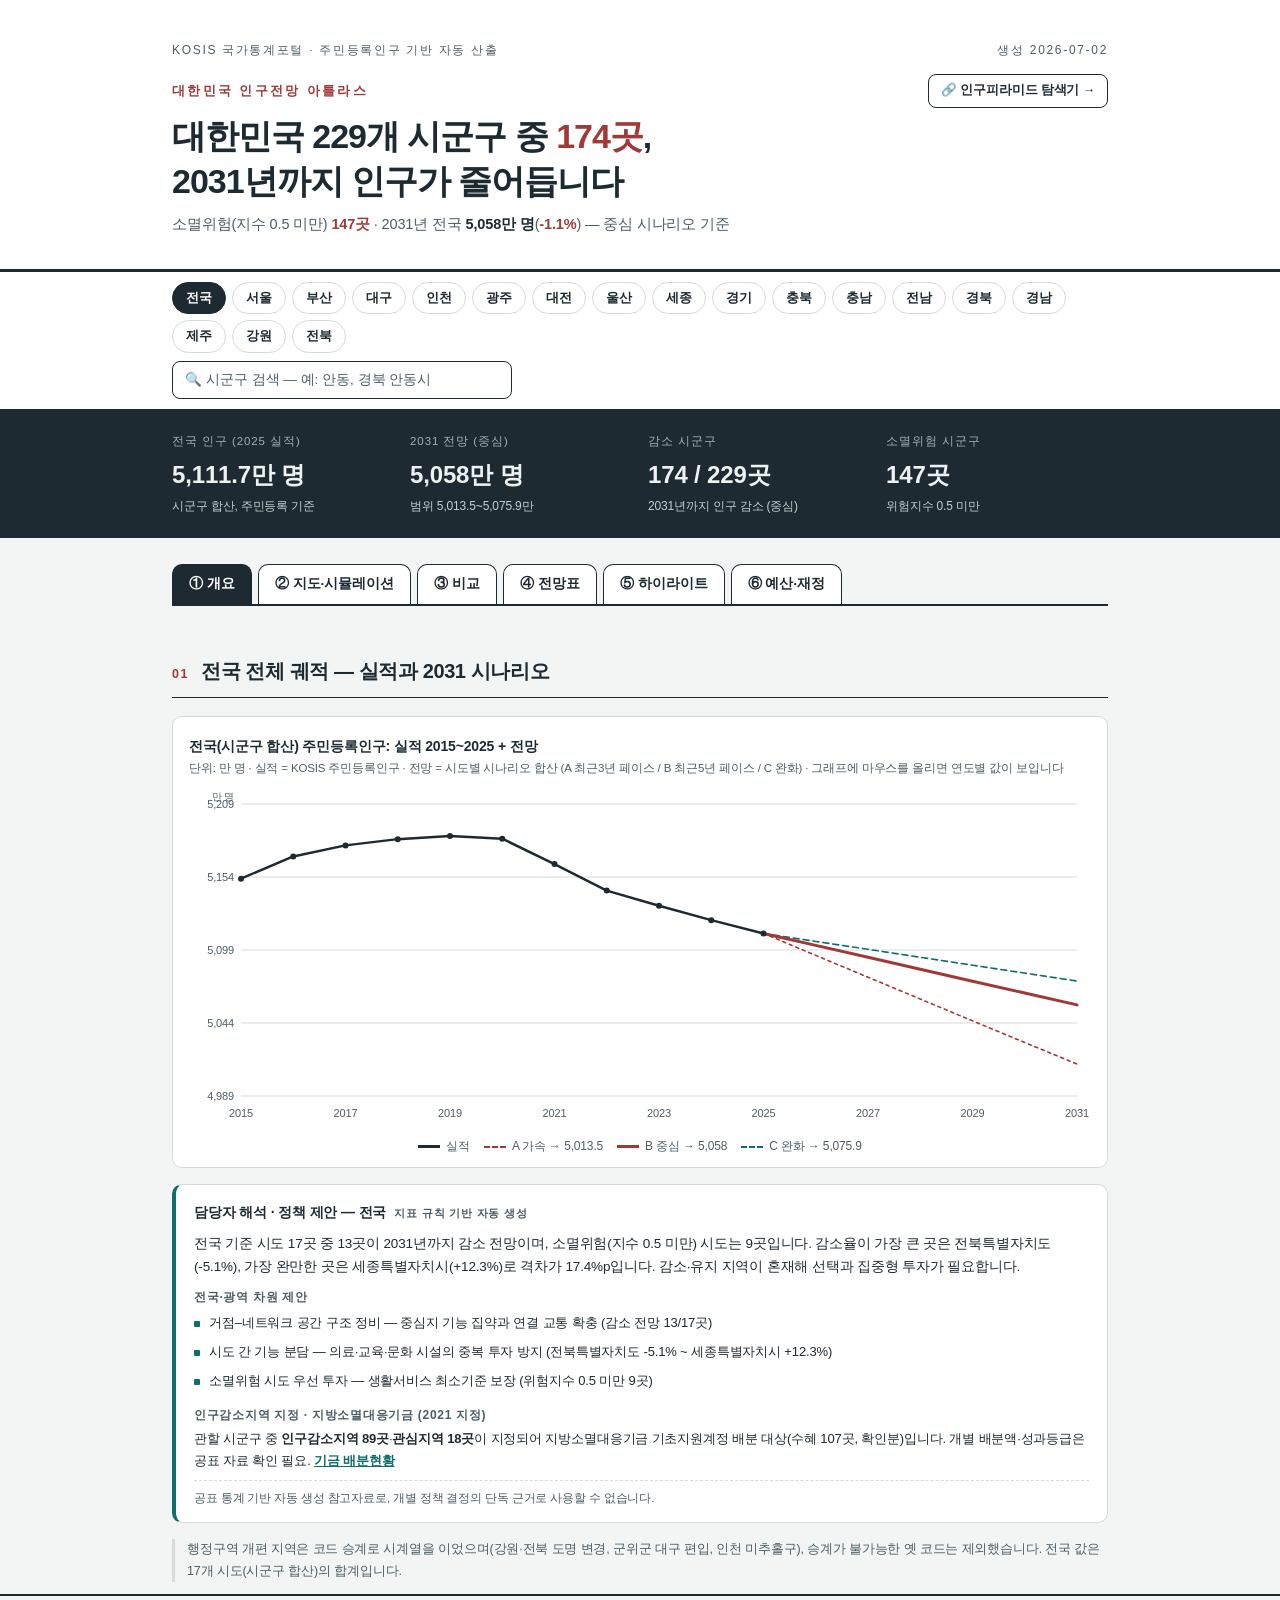
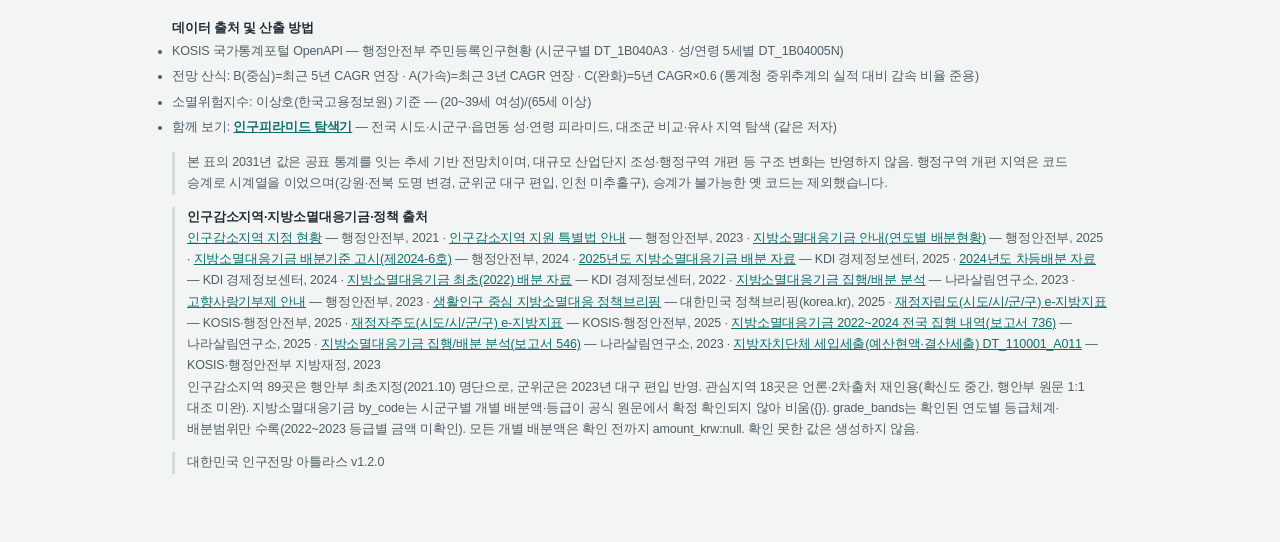
==== commit dde7b663: "feat: 예산·재정 전용 탭(⑥) 신설 (v1.2.0) - KPI 카드 + 재정자립도x1인당 세출 산점도 + 정렬 표 + 기금 집행률 - 지역 컨텍스트(전국/시도) 연동, 클릭 " ====
--- a/index.html
+++ b/index.html
@@ -157,6 +157,7 @@
     <button class="tbtn" data-t="t3" type="button">③ 비교</button>
     <button class="tbtn" data-t="t2" type="button">④ 전망표</button>
     <button class="tbtn" data-t="t5" type="button">⑤ 하이라이트</button>
+    <button class="tbtn" data-t="t6" type="button">⑥ 예산·재정</button>
   </nav>
 
   <section class="pane active" id="t1">
@@ -238,6 +239,29 @@
     <div class="hlgrid" id="hlgrid"></div>
     <div class="ranks" id="ranks"></div>
   </section>
+
+  <section class="pane" id="t6">
+    <div class="ch" style="margin-top:28px"><em>06</em><h2 id="h06"></h2></div>
+    <p id="budGuide"></p>
+    <div class="hlgrid" id="budKpi"></div>
+    <div class="card"><h3>재정자립도 × 주민 1인당 세출</h3>
+      <div class="src" id="budScatSrc"></div>
+      <div class="cbox" id="budScatBox"><div id="budScat" style="width:100%;height:100%"></div></div>
+      <div class="leg" id="budLeg" style="gap:14px"></div></div>
+    <div class="sortbar"><span>빠른 정렬</span>
+      <button class="sbtn on" data-us="fi:asc" type="button">자립도 낮은 순</button>
+      <button class="sbtn" data-us="fi:desc" type="button">자립도 높은 순</button>
+      <button class="sbtn" data-us="pc:desc" type="button">1인당 세출 높은 순</button>
+      <button class="sbtn" data-us="bud:desc" type="button">예산 큰 순</button>
+      <button class="sbtn" data-us="name:asc" type="button">가나다</button>
+      <span style="margin-left:6px">행을 클릭하면 해당 지역 상세로 이동합니다</span>
+    </div>
+    <div class="tbl-scroll"><table class="num">
+      <thead><tr><th>지역</th><th>시도</th><th>재정자립도</th><th>재정자주도</th><th>예산현액</th><th>결산세출</th><th>1인당 세출</th><th>인구감소지역</th></tr></thead>
+      <tbody id="budTb"></tbody></table></div>
+    <div class="brief" id="budFund" style="display:none"></div>
+    <p class="note" id="budNote"></p>
+  </section>
 </main>
 <div id="tip"></div>
 
@@ -251,7 +275,7 @@
   </ul>
   <p class="note" style="margin-top:12px" id="ftNote"></p>
   <p class="note" id="declSrc" style="margin-top:8px;display:none"></p>
-  <p class="note" style="margin-top:8px">대한민국 인구전망 아틀라스 v1.1.0</p>
+  <p class="note" style="margin-top:8px">대한민국 인구전망 아틀라스 v1.2.0</p>
 </div></footer>
 </div>
 
@@ -384,6 +408,7 @@
  pk.innerHTML=`<option value="">${unit()} 바로가기…</option>`+[...rowsAll].sort((a,b)=>a.name.localeCompare(b.name,'ko')).map(r=>`<option value="${r.code}">${r.name}</option>`).join('');
  buildRegionBrief();
  buildHighlights();
+ buildBudget();
  redraw();
  window.scrollTo({top:0});
 }
@@ -883,6 +908,97 @@
  drawCompare();
 }
 
+/* ── 06 예산·재정 페이지 (decline.json budget 결합, 지역 컨텍스트 연동) ── */
+let budRows=[],budSort='fi:asc';
+const W100=v=>v==null?'-':(v>=10000?(v/10000).toFixed(v>=100000?0:1).replace(/\.0$/,'')+'조원':v.toLocaleString('ko-KR')+'억원');
+function budgetRows(){
+ if(!DECLINE||!DECLINE.budget||!A||!D)return [];
+ const bc=DECLINE.budget.by_code||{},out=[];
+ const push=(r,sd,sc)=>{const b=bc[r.code];if(!b)return;
+  out.push({code:r.code,name:r.name,sido:sd,sidoCode:sc,pop:r.pop_last,risk:r.risk_idx,
+   fi:b.fiscal_independence_pct,fa:b.fiscal_autonomy_pct,bud:b.budget_final_100m,
+   exp:b.expenditure_settled_100m,pc:b.expenditure_per_capita_manwon,
+   fy:b.fiscal_year,sy:b.settle_year,lvl:b.level,desig:decCode(r.code)});};
+ if(D.isNat)A.sido.forEach(s=>s.rows.forEach(r=>push(r,s.short,s.code)));
+ else{const s=A.sido.find(x=>x.code===D.key);rowsAll.forEach(r=>push(r,D.name,s?s.code:D.key));}
+ return out;}
+const budSorters={
+ 'fi:asc':(a,b)=>(a.fi??1e18)-(b.fi??1e18),'fi:desc':(a,b)=>(b.fi??-1e18)-(a.fi??-1e18),
+ 'pc:desc':(a,b)=>(b.pc??-1e18)-(a.pc??-1e18),'bud:desc':(a,b)=>(b.bud??-1e18)-(a.bud??-1e18),
+ 'name:asc':(a,b)=>a.name.localeCompare(b.name,'ko')};
+function budGoto(row){if(D.isNat)selectRegion(row.sidoCode);goTab('t4');pinDetail(row.code);}
+function budTable(){
+ const rs=[...budRows].sort(budSorters[budSort]||budSorters['fi:asc']);
+ $('budTb').innerHTML=rs.map((r,i)=>`<tr data-bi="${i}" style="cursor:pointer">
+  <td><b>${r.name}</b></td><td>${r.sido}</td>
+  <td>${r.fi==null?'-':r.fi+'%'}</td><td>${r.fa==null?'-':r.fa+'%'}</td>
+  <td>${W100(r.bud)}</td><td>${W100(r.exp)}</td>
+  <td>${r.pc==null?'-':`<b style="color:${red}">${r.pc.toLocaleString('ko-KR')}</b>만원`}</td>
+  <td>${desigTag(r.desig)}</td></tr>`).join('');
+ $('budTb').querySelectorAll('tr').forEach(tr=>tr.onclick=()=>budGoto(rs[+tr.dataset.bi]));}
+function budScatter(host){
+ const rs=budRows.filter(r=>r.fi!=null&&r.pc!=null);if(!rs.length){host.innerHTML='';return;}
+ const W=host.clientWidth||900,H=host.clientHeight||340,m={t:28,r:16,b:36,l:64};
+ const iw=W-m.l-m.r,ih=H-m.t-m.b;
+ const svg=el('svg',{viewBox:`0 0 ${W} ${H}`,width:'100%',height:'100%',preserveAspectRatio:'xMidYMid meet'});
+ const xmax=Math.max(...rs.map(r=>r.fi))*1.08,ymax=Math.max(...rs.map(r=>r.pc))*1.08;
+ const X=v=>m.l+v/xmax*iw,Y=v=>m.t+ih-v/ymax*ih;
+ for(let t=0;t<=4;t++){const yv=ymax*t/4,y=Y(yv);
+  svg.appendChild(el('line',{x1:m.l,y1:y,x2:m.l+iw,y2:y,stroke:line,'stroke-width':1}));
+  svg.appendChild(el('text',{x:m.l-7,y:y+4,'text-anchor':'end','font-size':11,fill:soft},Math.round(yv).toLocaleString('ko-KR')));}
+ for(let t=0;t<=5;t++){const xv=xmax*t/5,x=X(xv);
+  svg.appendChild(el('text',{x,y:H-16,'text-anchor':'middle','font-size':11,fill:soft},Math.round(xv)+'%'));}
+ svg.appendChild(el('text',{x:m.l+iw/2,y:H-2,'text-anchor':'middle','font-size':11,fill:soft},'재정자립도 (%)'));
+ svg.appendChild(el('text',{x:m.l-7,y:m.t-10,'text-anchor':'end','font-size':10,fill:soft},'만원/인'));
+ const maxPop=Math.max(...rs.map(r=>r.pop)),rk=Math.min(iw,ih)*0.045/Math.sqrt(maxPop);
+ [...rs].sort((a,b)=>b.pop-a.pop).forEach(r=>{
+  const col=r.desig&&r.desig.designated?red:r.desig?'#C98A2B':sea;
+  const c=el('circle',{cx:X(r.fi),cy:Y(r.pc),r:Math.max(3,rk*Math.sqrt(r.pop)),fill:col,opacity:.55,stroke:'#fff','stroke-width':.8,cursor:'pointer'});
+  c.dataset.s0='#fff';c.dataset.w0='.8';reg(r.code,c);
+  c.addEventListener('mousemove',ev=>{showTip(`<b>${r.sido} ${r.name}</b><br>재정자립도 <b>${r.fi}%</b> · 1인당 세출 <b>${r.pc.toLocaleString('ko-KR')}만원</b><br>예산현액 ${W100(r.bud)} · 인구 ${f(r.pop)}명<br><span class="tt">클릭하면 상세로 이동</span>`,ev.clientX,ev.clientY);hl(r.code,true);});
+  c.addEventListener('mouseleave',()=>{hideTip();hl(r.code,false)});
+  c.addEventListener('click',()=>{hideTip();budGoto(r)});
+  svg.appendChild(c);});
+ host.appendChild(svg);}
+function buildBudget(){
+ if(!$('budTb'))return;
+ if(!DECLINE||!DECLINE.budget){$('budGuide').textContent='재정 데이터를 불러오는 중입니다…';return;}
+ budRows=budgetRows();
+ const B=DECLINE.budget,rs=budRows;
+ const nm=D.isNat?'전국':(D.fullName||D.name);
+ $('h06').textContent=`${nm} 시군구 예산·재정`;
+ const fyS=[...new Set(rs.map(r=>r.fy).filter(Boolean))].join('·'),syS=[...new Set(rs.map(r=>r.sy).filter(Boolean))].join('·');
+ $('budGuide').innerHTML=`${nm} ${rs.length}개 시군구의 <b>재정자립도(${fyS}년)</b>와 <b>예산현액·결산세출·주민 1인당 세출(${syS}년 결산)</b>을 한 화면에서 봅니다. 재정자립도가 낮고 1인당 세출이 큰 지역일수록 자체 세입보다 이전재원 의존이 큰 구조입니다.`;
+ $('budScatSrc').textContent='x = 재정자립도(%, 세입과목개편전) · y = 주민 1인당 세출(만원) · 원 면적 = 주민등록 인구 · 색 = 인구감소지역 지정 여부 · 점을 클릭하면 해당 지역 상세로 이동';
+ $('budLeg').innerHTML=`<span style="display:inline-flex;align-items:center;gap:5px"><span style="width:11px;height:11px;border-radius:50%;background:${red};opacity:.7;display:inline-block"></span>인구감소지역</span>
+  <span style="display:inline-flex;align-items:center;gap:5px"><span style="width:11px;height:11px;border-radius:50%;background:#C98A2B;opacity:.7;display:inline-block"></span>관심지역</span>
+  <span style="display:inline-flex;align-items:center;gap:5px"><span style="width:11px;height:11px;border-radius:50%;background:${sea};opacity:.7;display:inline-block"></span>미지정</span>`;
+ /* KPI 카드 */
+ const has=k=>rs.filter(r=>r[k]!=null);
+ const loFi=[...has('fi')].sort((a,b)=>a.fi-b.fi)[0],hiFi=[...has('fi')].sort((a,b)=>b.fi-a.fi)[0];
+ const hiPc=[...has('pc')].sort((a,b)=>b.pc-a.pc)[0];
+ const totBud=rs.reduce((s,r)=>s+(r.bud||0),0);
+ const kpi=[
+  loFi&&['재정자립도 최저',`${loFi.sido} ${loFi.name}`,loFi.fi+'%',loFi],
+  hiFi&&['재정자립도 최고',`${hiFi.sido} ${hiFi.name}`,hiFi.fi+'%',hiFi],
+  hiPc&&['1인당 세출 최고',`${hiPc.sido} ${hiPc.name}`,hiPc.pc.toLocaleString('ko-KR')+'만원',hiPc],
+  totBud>0&&['예산현액 합계',`${nm} ${rs.filter(r=>r.bud!=null).length}곳`,W100(totBud),null],
+ ].filter(Boolean);
+ $('budKpi').innerHTML=kpi.map(([t,n,v,r],i)=>`<div class="hlcard" ${r?`data-bk="${i}"`:''} style="${r?'':'cursor:default'}"><small>${t}</small><b>${n}</b><div class="v num">${v}</div></div>`).join('');
+ $('budKpi').querySelectorAll('[data-bk]').forEach(d=>d.onclick=()=>{const k=kpi[+d.dataset.bk][3];if(k)budGoto(k);});
+ /* 기금 집행률 요약 */
+ const fe=(B.fund_exec_national||[]).map(x=>`<li>${x.alloc_year}년 배분분 집행률 <b>${x.rate_pct}%</b> (기준 ${x.asof})${x.source_url?` <a href="${x.source_url}" target="_blank" rel="noreferrer" style="color:${sea};font-weight:700;text-decoration:none">[출처]</a>`:''}</li>`).join('');
+ const bf=$('budFund');bf.style.display='block';
+ bf.innerHTML=`<h3>지방소멸대응기금 집행률 (전국 합계) <span class="bd">개별 시군 집행률·사용처는 미공표</span></h3>
+  <ul class="num">${fe||'<li>자료 없음</li>'}</ul>
+  <p class="dis">개별 지자체 배분액·성과등급·사용처는 <a href="https://lofin365.go.kr" target="_blank" rel="noreferrer" style="color:${sea};font-weight:700">지방재정365</a>에서 확인. ${DISC}</p>`;
+ const bs=B.sources||[];
+ $('budNote').innerHTML=`자치구 3곳은 자치구 단위 결산 지표 부재로 소속 시도 값을 대체 표기하며, 값이 없는 항목은 '-'로 표시합니다. 예산현액과 결산세출은 이월·추경 등 기준이 달라 단순 집행률로 비교하지 않습니다. 출처: ${bs.map(s=>`<a href="${s.url}" target="_blank" rel="noreferrer" style="color:${sea}">${s.name}</a>(${s.org}, ${s.year})`).join(' · ')}`;
+ budSort='fi:asc';document.querySelectorAll('[data-us]').forEach((x,i)=>x.classList.toggle('on',i===0));
+ budTable();}
+document.querySelectorAll('[data-us]').forEach(b=>b.onclick=()=>{budSort=b.dataset.us;
+ document.querySelectorAll('[data-us]').forEach(x=>x.classList.toggle('on',x===b));budTable();});
+
 /* ── 렌더 오케스트레이션 ── */
 function redraw(){if(!D)return;hideTip();for(const k in REF)delete REF[k];
  const F=$('fan');if(F.clientWidth){F.innerHTML='';fanChart(F);
@@ -890,7 +1006,8 @@
    .map(([t,c,d])=>`<span style="display:inline-flex;align-items:center;gap:6px"><span style="display:inline-block;width:22px;border-top:${d?'2px dashed':'3px solid'} ${c}"></span>${t}</span>`).join('');}
  const B=$('bars');if(B.clientWidth){B.innerHTML='';barChart(B);}
  if(D.geo){const M=$('map');
-  if(M.clientWidth){drawMap(M);drawCarto($('carto'));update();}}}
+  if(M.clientWidth){drawMap(M);drawCarto($('carto'));update();}}
+ const SC=$('budScat');if(SC&&SC.clientWidth&&budRows.length){SC.innerHTML='';budScatter(SC);}}
 window.addEventListener('resize',()=>{clearTimeout(window._rt);window._rt=setTimeout(redraw,160);});
 
 /* ── 부트스트랩 ── */
@@ -911,7 +1028,7 @@
  .then(r=>r.ok?r.json():null)
  .then(j=>{if(!j||!j.designation)return;DECLINE=j;renderDeclineSources();
   if(D){buildRegionBrief();if(pinned)pinDetail(pinned);}
-  if(A)try{drawCompare()}catch(e){}})
+  if(A)try{drawCompare();buildBudget();redraw();}catch(e){}})
  .catch(()=>{});
 fetch('data/atlas.json')
  .then(r=>{if(!r.ok)throw new Error();return r.json()})
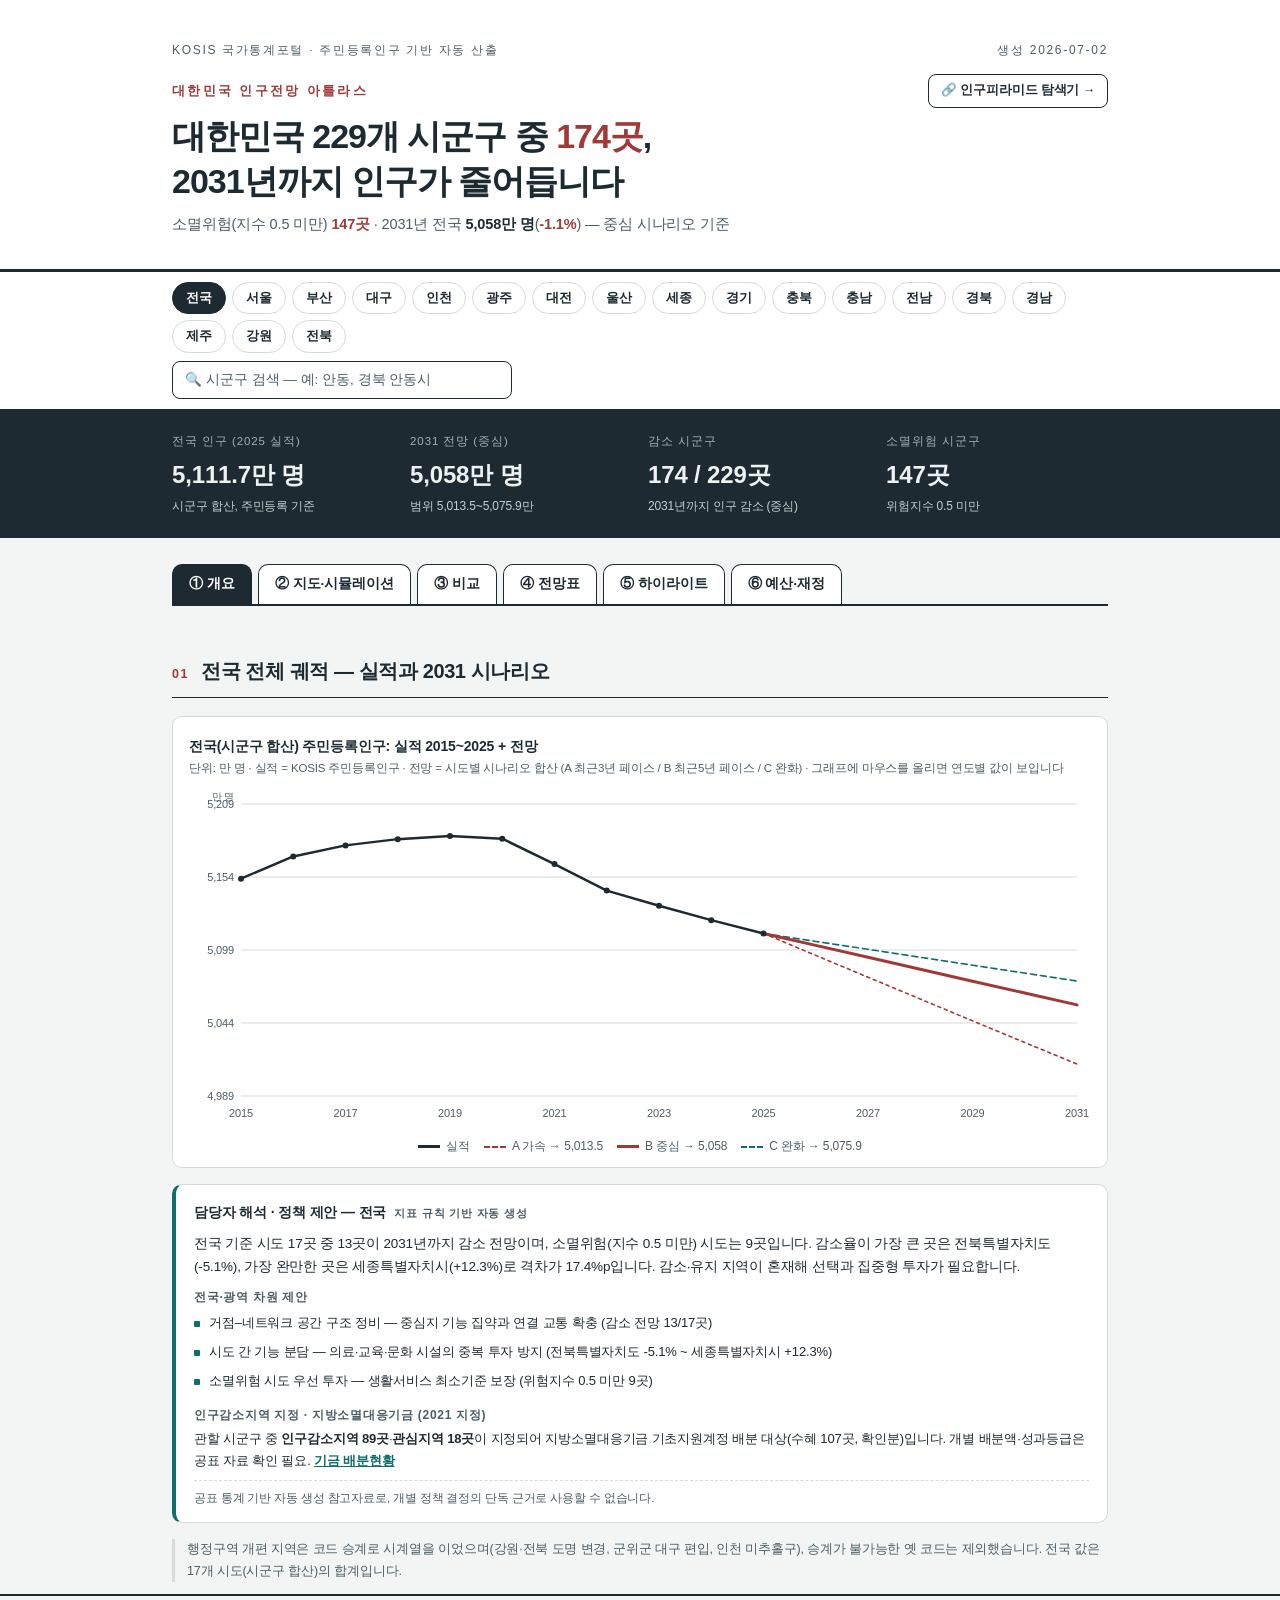
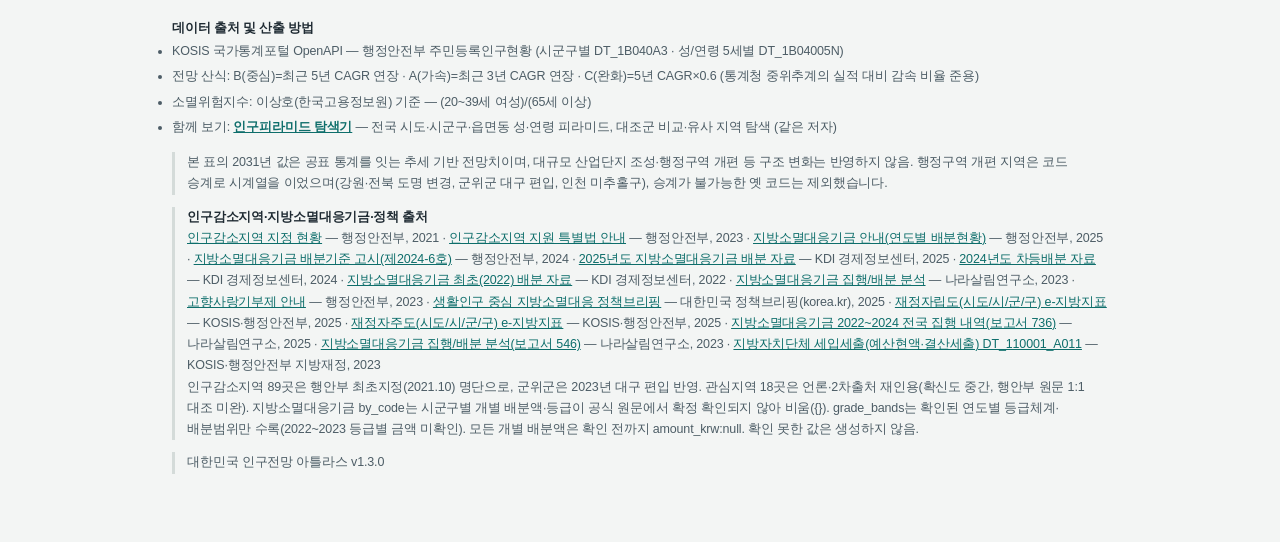
==== commit 319205e2: "feat: v1.3.0 — 시군구 재정 심층(분야별 세출·자립도 16년 추이·교부세 인센티브) - data/finance.json 정식 수집(지방재정365 lofin365, 226" ====
--- a/index.html
+++ b/index.html
@@ -260,6 +260,15 @@
       <thead><tr><th>지역</th><th>시도</th><th>재정자립도</th><th>재정자주도</th><th>예산현액</th><th>결산세출</th><th>1인당 세출</th><th>인구감소지역</th></tr></thead>
       <tbody id="budTb"></tbody></table></div>
     <div class="brief" id="budFund" style="display:none"></div>
+    <div class="card" id="finCard" style="display:none;margin-top:16px"><h3 id="finT"></h3>
+      <div class="src" id="finSrc"></div>
+      <div style="margin:2px 0 12px"><select id="finSel" class="cmpsel" style="max-width:300px" aria-label="심층 재정 지역 선택"></select></div>
+      <div class="maps2">
+        <div><h4 id="finFldT"></h4><div id="finFld"></div></div>
+        <div><h4 id="finFiT"></h4><div id="finFi"></div><h4 id="finIncT" style="margin-top:16px"></h4><div id="finInc"></div></div>
+      </div>
+      <p class="note" id="finNote" style="margin-top:10px"></p>
+    </div>
     <p class="note" id="budNote"></p>
   </section>
 </main>
@@ -275,7 +284,7 @@
   </ul>
   <p class="note" style="margin-top:12px" id="ftNote"></p>
   <p class="note" id="declSrc" style="margin-top:8px;display:none"></p>
-  <p class="note" style="margin-top:8px">대한민국 인구전망 아틀라스 v1.2.0</p>
+  <p class="note" style="margin-top:8px">대한민국 인구전망 아틀라스 v1.3.0</p>
 </div></footer>
 </div>
 
@@ -409,6 +418,7 @@
  buildRegionBrief();
  buildHighlights();
  buildBudget();
+ try{buildFinance();}catch(e){}
  redraw();
  window.scrollTo({top:0});
 }
@@ -999,6 +1009,86 @@
 document.querySelectorAll('[data-us]').forEach(b=>b.onclick=()=>{budSort=b.dataset.us;
  document.querySelectorAll('[data-us]').forEach(x=>x.classList.toggle('on',x===b));budTable();});
 
+/* ── 06b 시군구 재정 심층 (finance.json: 분야별 세출·자립도 추이·교부세 인센티브) ── */
+let FIN=null,finCode=null;
+const WON=v=>v>=1e12?(v/1e12).toFixed(2).replace(/\.?0+$/,'')+'조원'
+ :v>=1e8?Math.round(v/1e8).toLocaleString('ko-KR')+'억원'
+ :v>0?Math.round(v/1e4).toLocaleString('ko-KR')+'만원':'0원';
+function finRegions(){
+ if(!FIN||!A||!D)return[];
+ const out=[],push=(r,sd)=>{if(FIN.by_code[r.code])out.push({code:r.code,name:r.name,sido:sd})};
+ if(D.isNat)A.sido.forEach(s=>s.rows.forEach(r=>push(r,s.short)));
+ else{const s=A.sido.find(x=>x.code===D.key);if(s)s.rows.forEach(r=>push(r,s.short));}
+ return out;}
+function finFldChart(host,fld,year){
+ const items=Object.entries(fld||{}).map(([k,v])=>[k,(v.b||0)+(v.o||0)]).filter(x=>x[1]>0).sort((a,b)=>b[1]-a[1]);
+ const tot=items.reduce((s,x)=>s+x[1],0);
+ $('finFldT').textContent=`분야별 세출예산 — ${year}년, 합계 ${WON(tot)}`;
+ host.innerHTML=items.map(([k,v])=>{const p=v/tot*100;
+  return `<div style="margin:6px 0"><div style="display:flex;justify-content:space-between;font-size:12px;margin-bottom:2px"><span>${k}</span><span class="num" style="color:${soft}">${WON(v)} · ${p.toFixed(1)}%</span></div>
+   <div style="height:8px;background:#E7ECEA;border-radius:2px"><div style="width:${Math.max(p,.5)}%;height:100%;background:${sea};border-radius:2px"></div></div></div>`;}).join('')
+  ||'<p class="note">자료 없음</p>';}
+function finFiChart(host,fi){
+ host.innerHTML='';
+ if(!fi||!fi.years||!fi.years.length){host.innerHTML='<p class="note">자료 없음</p>';return;}
+ $('finFiT').textContent=`재정자립도 추이 — ${fi.years[0]}~${fi.years[fi.years.length-1]}년`;
+ const W=440,H=180,m={t:14,r:46,b:22,l:36},iw=W-m.l-m.r,ih=H-m.t-m.b;
+ const vals=[...fi.pre,...fi.post].filter(v=>v!=null);
+ const ymax=Math.max(...vals)*1.15||1,n=fi.years.length;
+ const X=i=>m.l+(n>1?i/(n-1):0)*iw,Y=v=>m.t+ih-v/ymax*ih;
+ const svg=el('svg',{viewBox:`0 0 ${W} ${H}`,width:'100%',preserveAspectRatio:'xMidYMid meet'});
+ for(let t=0;t<=3;t++){const yv=ymax*t/3,y=Y(yv);
+  svg.appendChild(el('line',{x1:m.l,y1:y,x2:m.l+iw,y2:y,stroke:line,'stroke-width':1}));
+  svg.appendChild(el('text',{x:m.l-6,y:y+4,'text-anchor':'end','font-size':10,fill:soft},Math.round(yv)+'%'));}
+ [0,Math.floor((n-1)/2),n-1].forEach(i=>svg.appendChild(el('text',{x:X(i),y:H-6,'text-anchor':'middle','font-size':10,fill:soft},fi.years[i])));
+ const draw=(arr,c,dash)=>{let d='';arr.forEach((v,i)=>{if(v==null)return;d+=(d?'L':'M')+X(i).toFixed(1)+' '+Y(v).toFixed(1);});
+  if(!d)return;svg.appendChild(el('path',{d,fill:'none',stroke:c,'stroke-width':2,...(dash?{'stroke-dasharray':'4 3'}:{})}));
+  for(let i=arr.length-1;i>=0;i--)if(arr[i]!=null){svg.appendChild(el('text',{x:X(i)+5,y:Y(arr[i])+4,'font-size':10,'font-weight':700,fill:c},arr[i]+'%'));break;}};
+ draw(fi.pre,ink,false);draw(fi.post,sea,true);
+ host.appendChild(svg);
+ const lg=document.createElement('div');lg.style.cssText='font-size:11px;color:'+soft+';margin-top:2px';
+ lg.innerHTML=`<span style="display:inline-block;width:18px;border-top:2px solid ${ink};vertical-align:middle;margin-right:4px"></span>세입과목 개편 전&nbsp;&nbsp;<span style="display:inline-block;width:18px;border-top:2px dashed ${sea};vertical-align:middle;margin-right:4px"></span>개편 후`;
+ host.appendChild(lg);}
+function finIncBox(host,inc){
+ host.innerHTML='';
+ if(!inc||!inc.years||!inc.years.length){$('finIncT').textContent='지방교부세 인센티브';host.innerHTML='<p class="note">자료 없음</p>';return;}
+ $('finIncT').textContent=`지방교부세 인센티브 산정액 — ${inc.years[0]}~${inc.years[inc.years.length-1]}년`;
+ const W=440,H=110,m={t:12,r:8,b:20,l:8},iw=W-m.l-m.r,ih=H-m.t-m.b,n=inc.years.length;
+ const vmax=Math.max(...inc.total.map(v=>v||0))||1,bw=iw/n*0.62;
+ const svg=el('svg',{viewBox:`0 0 ${W} ${H}`,width:'100%',preserveAspectRatio:'xMidYMid meet'});
+ svg.appendChild(el('line',{x1:m.l,y1:m.t+ih,x2:m.l+iw,y2:m.t+ih,stroke:line,'stroke-width':1}));
+ inc.years.forEach((y,i)=>{const v=inc.total[i]||0,x=m.l+iw/n*(i+0.5),h=v/vmax*ih;
+  if(v>0)svg.appendChild(el('rect',{x:x-bw/2,y:m.t+ih-h,width:bw,height:Math.max(h,1.5),fill:sea,opacity:.85}));
+  if(i===0||i===n-1||v===vmax)svg.appendChild(el('text',{x,y:H-6,'text-anchor':'middle','font-size':10,fill:soft},y));
+  if(v===vmax&&v>0)svg.appendChild(el('text',{x,y:m.t+ih-h-4,'text-anchor':'middle','font-size':10,'font-weight':700,fill:ink},WON(v)));});
+ host.appendChild(svg);
+ const names=FIN.meta.inc_item_names||[],its=(inc.items||[]).map((v,i)=>[names[i],v]).filter(x=>x[1]>0);
+ const d=document.createElement('div');d.style.cssText='font-size:12px;margin-top:4px';
+ d.innerHTML=its.length
+  ?`<b>${inc.items_year}년 산정 항목</b> — `+its.map(([k,v])=>`${k} <b class="num">${WON(v)}</b>`).join(' · ')
+  :`<span style="color:${soft}">${inc.items_year}년 항목별 산정액 없음 (인센티브는 재정 운영 성과가 있는 지자체에만 연도별로 산정됩니다)</span>`;
+ host.appendChild(d);}
+function drawFin(){
+ const b=FIN&&FIN.by_code[finCode];if(!b)return;
+ const cur=finRegions().find(r=>r.code===finCode)||{};
+ $('finT').textContent=`시군구 재정 심층 — ${cur.sido||''} ${cur.name||''}`.trim();
+ $('finSrc').textContent='분야별 세출은 일반·특별회계의 사업예산과 행정운영경비 합계, 재정자립도는 세입과목 개편 전·후 병기, 인센티브는 지방교부세 산정 시 반영된 재정 운영 성과 금액입니다.';
+ finFldChart($('finFld'),b.fld,FIN.meta.aidfa_year);
+ finFiChart($('finFi'),b.fi);
+ finIncBox($('finInc'),b.inc);
+ const fs=FIN.meta.sources||[];
+ $('finNote').innerHTML=`세종시와 제주시·서귀포시는 단층제·행정시 특성상 시군구 단위 자료가 없어 제외됩니다. ${DISC} 출처: ${fs.map(s=>`<a href="${s.url}" target="_blank" rel="noreferrer" style="color:${sea}">${s.name}</a>(${s.org}, ${s.year})`).join(' · ')}`;}
+function buildFinance(){
+ const card=$('finCard');if(!card)return;
+ const rs=finRegions();
+ if(!rs.length){card.style.display='none';return;}
+ card.style.display='block';
+ $('finSel').innerHTML=rs.map(r=>`<option value="${r.code}">${r.sido} ${r.name}</option>`).join('');
+ if(!finCode||!rs.some(r=>r.code===finCode))finCode=(pinned&&rs.some(r=>r.code===pinned))?pinned:rs[0].code;
+ $('finSel').value=finCode;
+ $('finSel').onchange=()=>{finCode=$('finSel').value;drawFin();};
+ drawFin();}
+
 /* ── 렌더 오케스트레이션 ── */
 function redraw(){if(!D)return;hideTip();for(const k in REF)delete REF[k];
  const F=$('fan');if(F.clientWidth){F.innerHTML='';fanChart(F);
@@ -1030,6 +1120,11 @@
   if(D){buildRegionBrief();if(pinned)pinDetail(pinned);}
   if(A)try{drawCompare();buildBudget();redraw();}catch(e){}})
  .catch(()=>{});
+fetch('data/finance.json')
+ .then(r=>r.ok?r.json():null)
+ .then(j=>{if(!j||!j.by_code||j.meta&&j.meta.mode!=='full')return;FIN=j;
+  if(A&&D)try{buildFinance();}catch(e){}})
+ .catch(()=>{});
 fetch('data/atlas.json')
  .then(r=>{if(!r.ok)throw new Error();return r.json()})
  .then(boot)
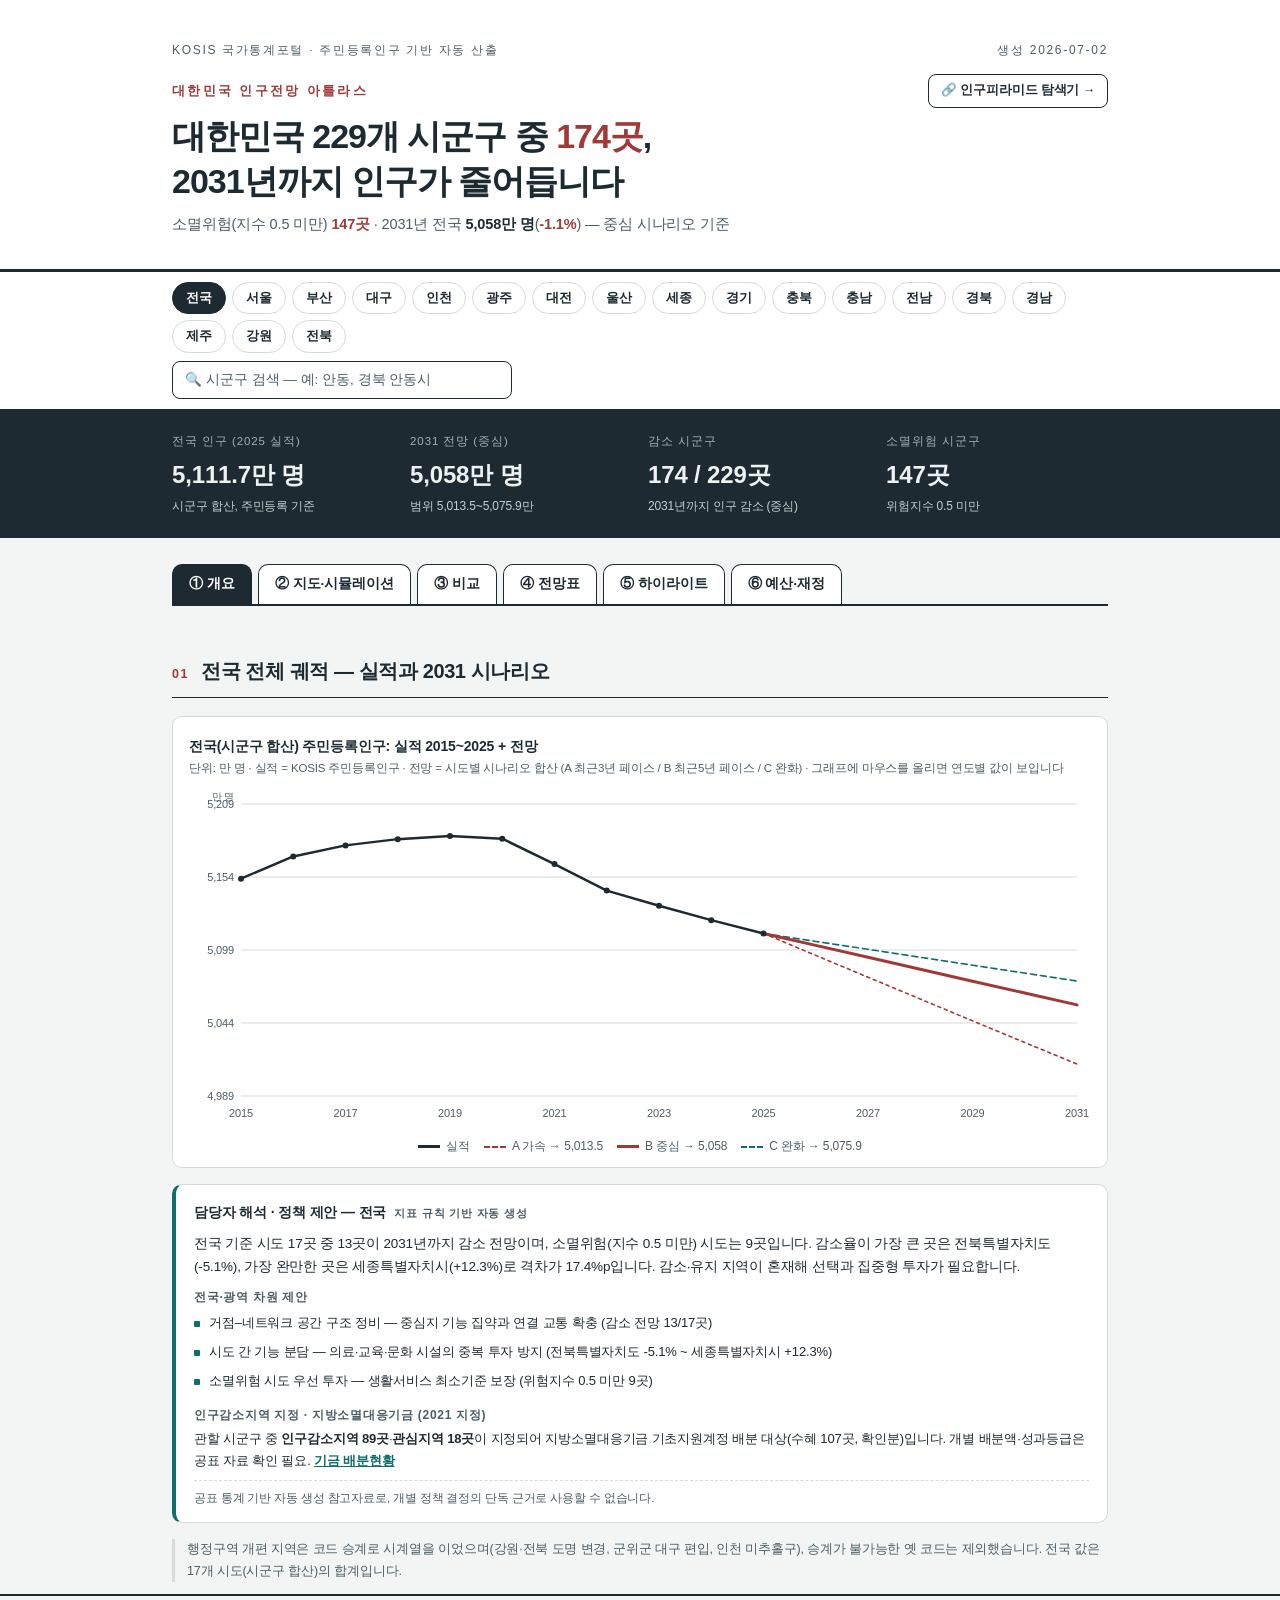
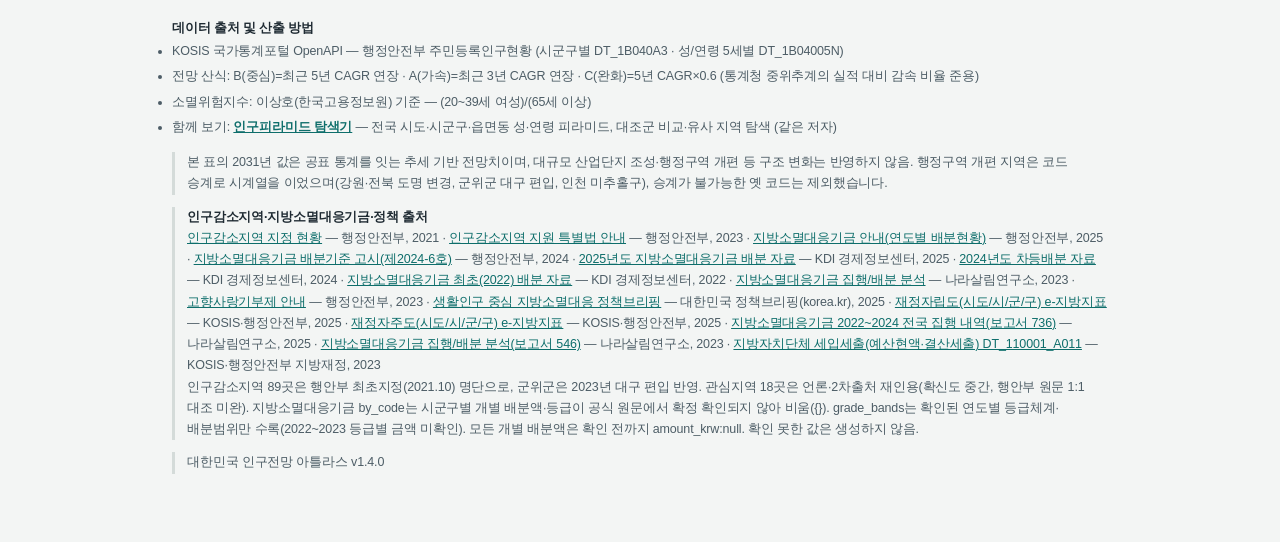
==== commit 80ce679d: "feat: v1.4.0 — 지도 색 기준(증감률/인구수) + 선형·로그 스케일 전환 - 인구수 모드: paper→sea 순차 계조, 로그/선형 스케일 버튼 - 범례·소제목 모드/연" ====
--- a/index.html
+++ b/index.html
@@ -224,11 +224,20 @@
         <select id="pick" aria-label="지역 선택" style="border:1px solid var(--line);border-radius:8px;padding:5px 8px;font:inherit;font-size:12.5px"></select>
         <span class="simkpi num" id="simkpi"></span>
       </div>
+      <div class="sortbar" style="margin:8px 0 6px">
+        <span>지도 색 기준</span>
+        <button class="sbtn on" data-mm="chg" type="button">증감률</button>
+        <button class="sbtn" data-mm="pop" type="button">인구수</button>
+        <span data-msx style="display:none;margin-left:8px">스케일</span>
+        <button class="sbtn" data-ms="lin" type="button" style="display:none">선형</button>
+        <button class="sbtn on" data-ms="log" type="button" style="display:none">로그</button>
+        <span id="mmHint" style="margin-left:6px">색 = 시작연도 대비 증감률</span>
+      </div>
       <div class="maps2">
         <div><h4>행정 경계 지도 <span style="color:var(--soft);font-weight:400" id="mapSub"></span></h4><div class="mapbox" id="map"></div></div>
         <div><h4>카토그램 <span style="color:var(--soft);font-weight:400">· 원 면적 = 그 해 인구</span></h4><div class="mapbox" id="carto"></div></div>
       </div>
-      <div class="leg"><span id="legLab"></span><span class="num">−25%</span><span class="bar"></span><span class="num">+10%</span></div>
+      <div class="leg"><span id="legLab"></span><span class="num" id="legMin">−25%</span><span class="bar" id="legBar"></span><span class="num" id="legMax">+10%</span></div>
       <div id="detail"></div>
     </div>
   </section>
@@ -284,7 +293,7 @@
   </ul>
   <p class="note" style="margin-top:12px" id="ftNote"></p>
   <p class="note" id="declSrc" style="margin-top:8px;display:none"></p>
-  <p class="note" style="margin-top:8px">대한민국 인구전망 아틀라스 v1.3.0</p>
+  <p class="note" style="margin-top:8px">대한민국 인구전망 아틀라스 v1.4.0</p>
 </div></footer>
 </div>
 
@@ -498,6 +507,28 @@
  else{const t=Math.min(1,g/10);c=[lerp(P[0],S[0],t),lerp(P[1],S[1],t),lerp(P[2],S[2],t)];}
  return`rgb(${c.map(Math.round).join(',')})`;}
 const pct=c=>{const s=SIM.byCode[c];return((s[yi]/s[0]-1)*100).toFixed(1)};
+/* 지도 색 기준: chg=증감률(발산) / pop=인구수(순차, 선형·로그 스케일 선택) */
+let mapMetric='chg',mapScale='log';
+function popDomain(){let lo=Infinity,hi=0;
+ rowsAll.forEach(r=>{const v=SIM.byCode[r.code][yi];if(v>0){if(v<lo)lo=v;if(v>hi)hi=v;}});
+ return hi>0?[lo,hi]:[1,1];}
+function popT(v,lo,hi){
+ if(mapScale==='log'){const l0=Math.log(lo),l1=Math.log(hi);return l1>l0?(Math.log(Math.max(v,lo))-l0)/(l1-l0):0;}
+ return hi>lo?(v-lo)/(hi-lo):0;}
+function popCol(v,lo,hi){const t=popT(v,lo,hi),P=[242,239,234],S=[14,110,107];
+ return`rgb(${[0,1,2].map(i=>Math.round(lerp(P[i],S[i],t))).join(',')})`;}
+function mapLegend(lo,hi){
+ if(mapMetric==='chg'){
+  $('legLab').textContent=`${A.meta.start}년 대비`;
+  $('legMin').textContent='−25%';$('legMax').textContent='+10%';
+  $('legBar').style.background='linear-gradient(90deg,#A03A38,#F2EFEA,#0E6E6B)';
+  $('mapSub').textContent=`· 색 = ${A.meta.start} 대비 증감`;
+ }else{
+  $('legLab').textContent=`${YRS[yi]}년 인구 · ${mapScale==='log'?'로그':'선형'} 스케일`;
+  $('legMin').textContent=f(lo)+'명';$('legMax').textContent=f(hi)+'명';
+  $('legBar').style.background='linear-gradient(90deg,#F2EFEA,#0E6E6B)';
+  $('mapSub').textContent=`· 색 = ${YRS[yi]}년 인구 (${mapScale==='log'?'로그':'선형'})`;
+ }}
 function makeP(w,h,pad){const[b0,b1,b2,b3]=D.geo.bbox,kx=Math.cos((b1+b3)/2*Math.PI/180);
  const s=Math.min((w-2*pad)/((b2-b0)*kx),(h-2*pad)/(b3-b1));
  const ox=(w-(b2-b0)*kx*s)/2,oy=(h-(b3-b1)*s)/2;
@@ -542,10 +573,15 @@
  tg.textContent=fore?'전망':'실적';tg.className='ytag '+(fore?'fore':'actual');
  let tot=0;rowsAll.forEach(r=>tot+=SIM.byCode[r.code][yi]);
  $('simkpi').textContent=`${D.name} 합계 ${(tot/10000).toFixed(1)}만 명 (${A.meta.start} 대비 ${((tot/simTot0-1)*100).toFixed(1)}%)`;
- rowsAll.forEach(r=>{const col=colFor(+pct(r.code));(mapEls[r.code]||[]).forEach(p=>p.setAttribute('fill',col));});
+ const[plo,phi]=popDomain();
+ const colOf=c=>mapMetric==='pop'?popCol(SIM.byCode[c][yi],plo,phi):colFor(+pct(c));
+ mapLegend(plo,phi);
+ rowsAll.forEach(r=>{const col=colOf(r.code);(mapEls[r.code]||[]).forEach(p=>p.setAttribute('fill',col));});
  if(cartoNodes){const R=relax();cartoNodes.forEach(nd=>{const e=cartoEls[nd.code];if(!e)return;const r=R[nd.code];
-  e.c.setAttribute('cx',nd.x);e.c.setAttribute('cy',nd.y);e.c.setAttribute('r',r);e.c.setAttribute('fill',colFor(+pct(nd.code)));
+  e.c.setAttribute('cx',nd.x);e.c.setAttribute('cy',nd.y);e.c.setAttribute('r',r);e.c.setAttribute('fill',colOf(nd.code));
   const nm=shortNm(byCode[nd.code].name);
+  const dk=mapMetric!=='pop'||popT(SIM.byCode[nd.code][yi],plo,phi)>=.5;
+  e.t1.setAttribute('fill',dk?'#fff':ink);e.t2.setAttribute('fill',dk?'rgba(255,255,255,.85)':soft);
   e.t1.setAttribute('x',nd.x);e.t1.setAttribute('y',nd.y+(r>=16?0:3));e.t1.textContent=r>=9?nm:'';
   e.t2.setAttribute('x',nd.x);e.t2.setAttribute('y',nd.y+12);e.t2.textContent=r>=16?(SIM.byCode[nd.code][yi]/10000).toFixed(1)+'만':'';});}
  if(pinned&&sparkFn)sparkFn();}
@@ -555,6 +591,15 @@
  if(yi>=YRS.length-1)yi=0;b.textContent='⏸ 정지';update();
  playing=setInterval(()=>{yi++;update();if(yi>=YRS.length-1){clearInterval(playing);playing=null;b.textContent='▶ 재생';}},620);});
 $('pick').addEventListener('change',()=>{const v=$('pick').value;if(v)pinDetail(v)});
+document.querySelectorAll('[data-mm]').forEach(b=>b.onclick=()=>{mapMetric=b.dataset.mm;
+ document.querySelectorAll('[data-mm]').forEach(x=>x.classList.toggle('on',x===b));
+ const pop=mapMetric==='pop';
+ document.querySelectorAll('[data-ms],[data-msx]').forEach(x=>x.style.display=pop?'':'none');
+ $('mmHint').textContent=pop?'색 = 그 해 인구수 (스케일 전환 가능 · 로그는 작은 지역 간 차이가 잘 보입니다)':'색 = 시작연도 대비 증감률';
+ update();});
+document.querySelectorAll('[data-ms]').forEach(b=>b.onclick=()=>{mapScale=b.dataset.ms==='log'?'log':'lin';
+ document.querySelectorAll('[data-ms]').forEach(x=>x.classList.toggle('on',x===b));
+ update();});
 
 /* ── 담당자 해석·정책 제안 (모든 문장을 해당 지역 실측 지표에서 규칙 기반 생성 · 근거 수치 괄호 병기) ── */
 const DISC='공표 통계 기반 자동 생성 참고자료로, 개별 정책 결정의 단독 근거로 사용할 수 없습니다.';
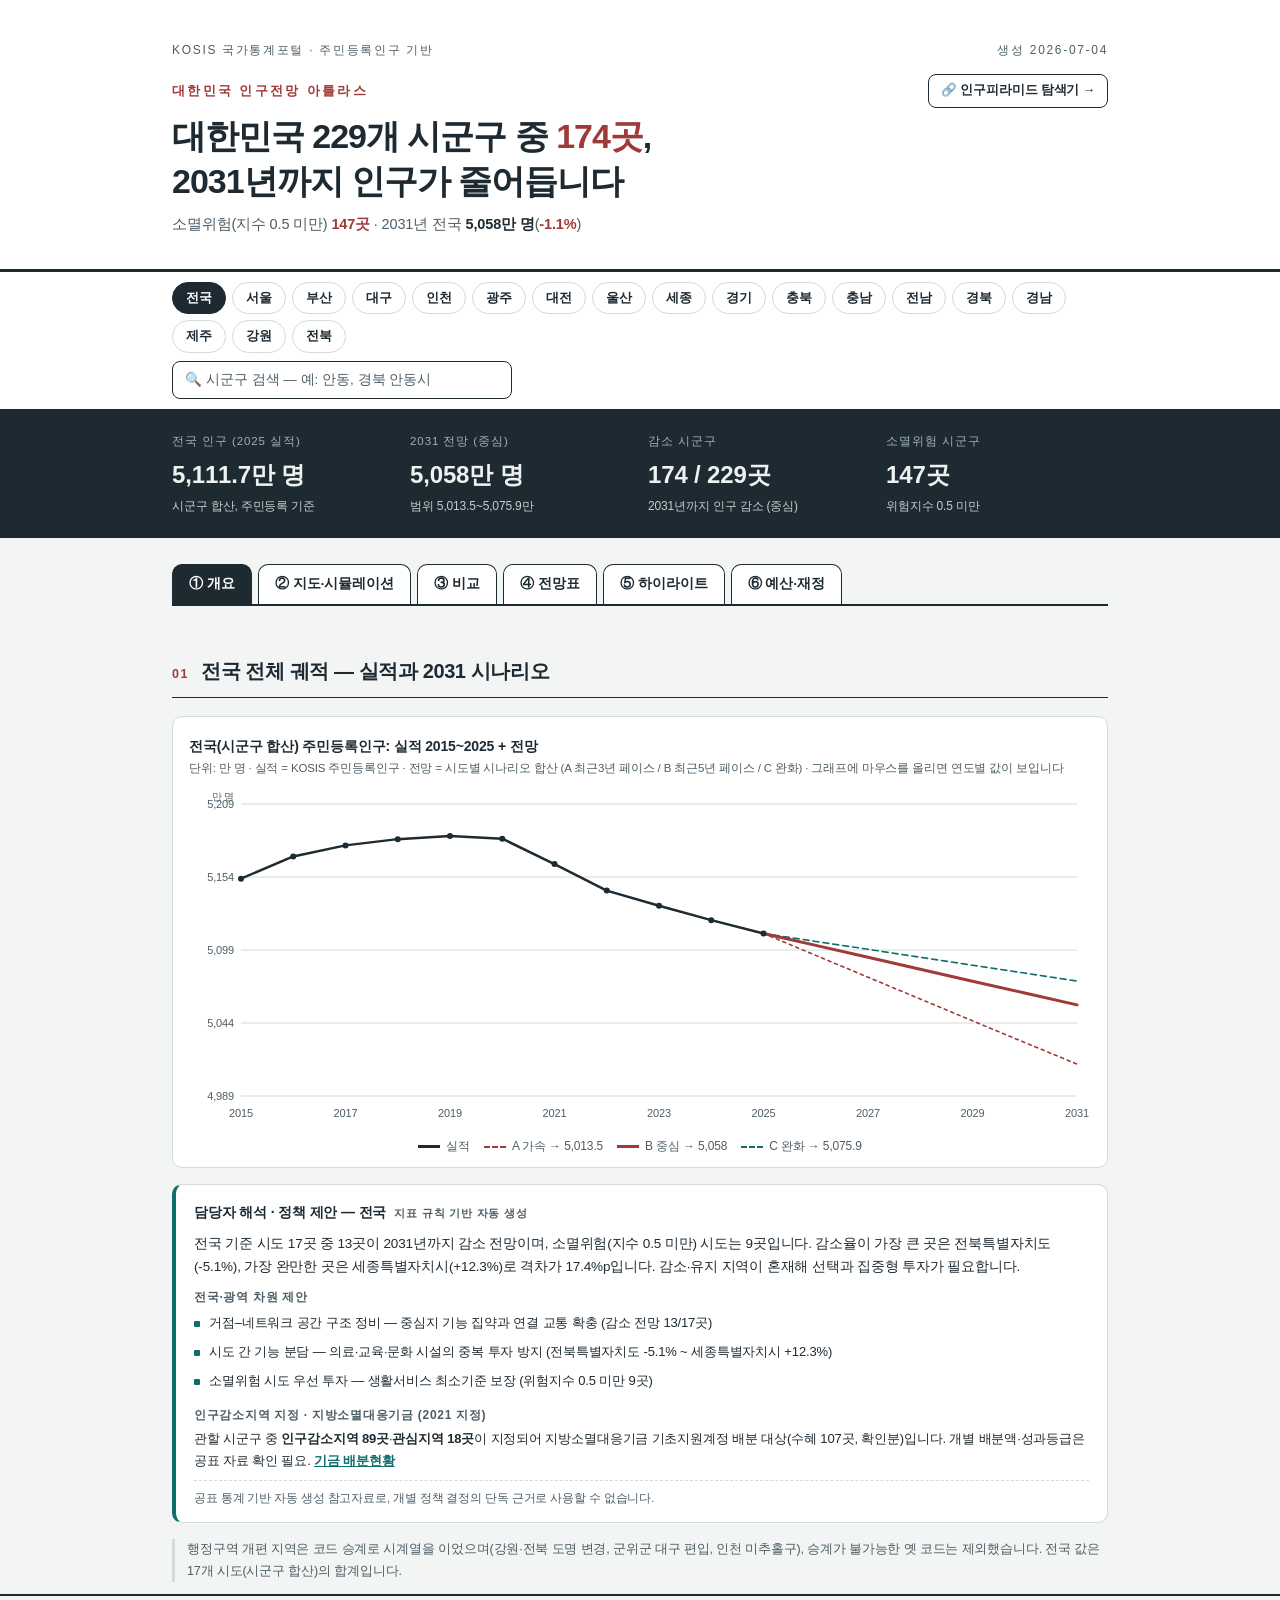
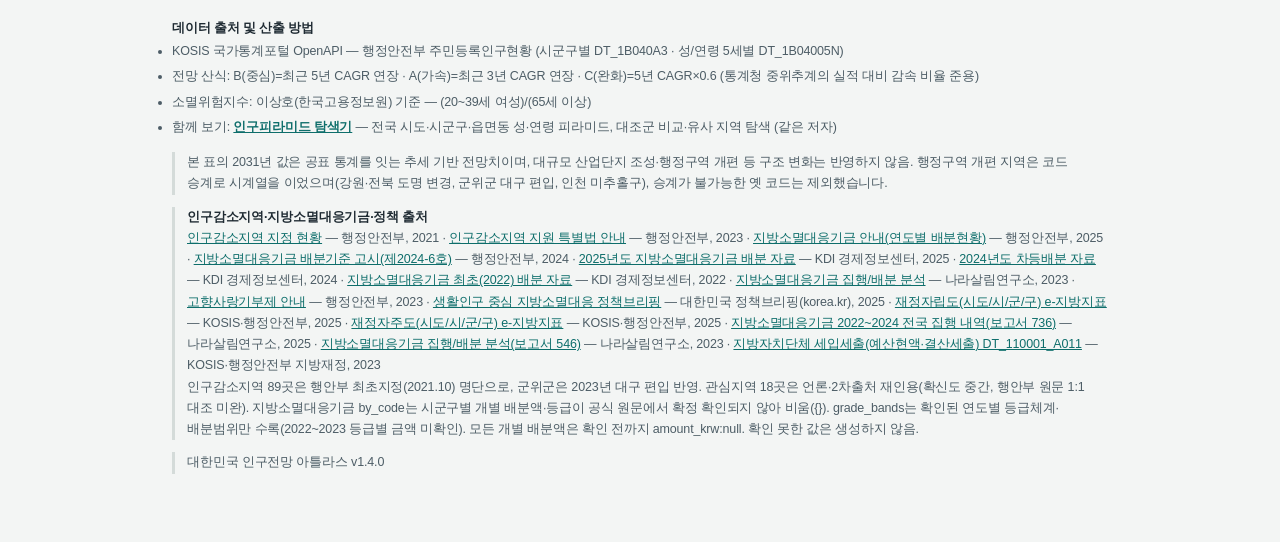
==== commit 50b2bcc5: "feat: 인구피라미드 pop_pyramid 색상 통일 + 연도별 애니메이션 + 카토그램 시각 개선 - 인구피라미드 남/여 색상·대조군(전국 비교) 상자 디자인을 pop_pyram" ====
--- a/index.html
+++ b/index.html
@@ -65,11 +65,7 @@
 .yraxis .tk.maj{height:7px;background:var(--soft)}
 .yraxis .lb{position:absolute;top:8px;transform:translateX(-50%);font-size:10px;color:var(--soft);white-space:nowrap}
 .yraxis .split{position:absolute;top:-1px;height:8px;border-left:1.5px dashed var(--red)}
-.yraxis .zone{position:absolute;top:19px;font-size:9.5px;font-weight:700}
-.yraxis .zone.a{color:var(--sea)}.yraxis .zone.f{color:var(--red)}
 .simbar .ylab{font-size:20px;font-weight:800;min-width:56px;text-align:center}
-.simbar .ytag{font-size:11px;font-weight:700;border-radius:20px;padding:2px 9px}
-.simbar .ytag.actual{background:#E7F1EF;color:#0E6E6B}.simbar .ytag.fore{background:#F6E3E2;color:#8C2F2D}
 .simkpi{font-size:12.5px;color:var(--soft);margin-left:auto}
 .maps2{display:grid;grid-template-columns:1fr 1fr;gap:14px}
 @media(max-width:760px){.maps2{grid-template-columns:1fr}}
@@ -78,10 +74,13 @@
 .mapbox svg{display:block}
 .map-sgg{stroke:#fff;stroke-width:.8;cursor:pointer;transition:fill .35s}
 .map-sgg:hover{stroke:var(--ink);stroke-width:1.4}
-.carto-c{stroke:#fff;stroke-width:1;cursor:pointer;transition:fill .35s}
+.carto-c{stroke:#fff;stroke-width:1;cursor:pointer;transition:fill .35s,cx .5s ease,cy .5s ease,r .5s ease}
 .carto-c:hover{stroke:var(--ink);stroke-width:1.5}
+.carto-ring{fill:none;stroke:#4A90D9;stroke-width:2.5;pointer-events:none;display:none;transition:cx .5s ease,cy .5s ease,r .5s ease}
+.carto-bg{fill:#EDEDEA;fill-opacity:.35;stroke:#fff;stroke-width:.8;pointer-events:none}
 .leg{display:flex;align-items:center;gap:8px;font-size:11.5px;color:var(--soft);margin-top:10px;flex-wrap:wrap}
-.leg .bar{width:150px;height:10px;border-radius:5px;background:linear-gradient(90deg,#A03A38,#F2EFEA,#0E6E6B)}
+.leg .bar{width:150px;height:10px;border-radius:5px;background:linear-gradient(90deg,#A03A38,#F2EFEA,#0E6E6B);position:relative}
+.leg .bar i{position:absolute;top:-3px;width:2px;height:16px;background:#4A90D9;border-radius:1px;transform:translateX(-1px);display:none;pointer-events:none}
 .tabs{display:flex;gap:6px;flex-wrap:wrap;margin:26px 0 0;border-bottom:2px solid var(--ink)}
 .tbtn{border:1.5px solid var(--ink);border-bottom:none;background:#fff;color:var(--ink);font:inherit;font-size:13.5px;font-weight:700;padding:8px 16px;border-radius:10px 10px 0 0;cursor:pointer}
 .tbtn.active{background:var(--ink);color:#fff}
@@ -131,7 +130,7 @@
 
 <div id="app">
 <header><div class="wrap">
-  <div class="meta"><span>KOSIS 국가통계포털 · 주민등록인구 기반 자동 산출</span><span id="mGen"></span></div>
+  <div class="meta"><span>KOSIS 국가통계포털 · 주민등록인구 기반</span><span id="mGen"></span></div>
   <div style="display:flex;justify-content:space-between;align-items:center;flex-wrap:wrap;gap:8px;margin-bottom:6px">
     <div class="masthead" style="margin-bottom:0">대한민국 인구전망 아틀라스</div>
     <a class="pyrlink" id="pyrTop" href="https://park-sung-jun.github.io/pop-pyramid" target="_blank" rel="noreferrer">🔗 인구피라미드 탐색기 →</a>
@@ -220,7 +219,7 @@
       <div class="simbar">
         <button id="play" type="button">▶ 재생</button>
         <div class="yrwrap"><input id="yr" type="range" min="0" max="0" value="0" step="1" aria-label="연도 선택(끌어서 이동)"><div class="yraxis" id="yraxis"></div></div>
-        <span class="ylab num" id="ylab"></span><span class="ytag" id="ytag"></span>
+        <span class="ylab num" id="ylab"></span>
         <select id="pick" aria-label="지역 선택" style="border:1px solid var(--line);border-radius:8px;padding:5px 8px;font:inherit;font-size:12.5px"></select>
         <span class="simkpi num" id="simkpi"></span>
       </div>
@@ -237,7 +236,7 @@
         <div><h4>행정 경계 지도 <span style="color:var(--soft);font-weight:400" id="mapSub"></span></h4><div class="mapbox" id="map"></div></div>
         <div><h4>카토그램 <span style="color:var(--soft);font-weight:400">· 원 면적 = 그 해 인구</span></h4><div class="mapbox" id="carto"></div></div>
       </div>
-      <div class="leg"><span id="legLab"></span><span class="num" id="legMin">−25%</span><span class="bar" id="legBar"></span><span class="num" id="legMax">+10%</span></div>
+      <div class="leg"><span id="legLab"></span><span class="num" id="legMin">−25%</span><span class="bar" id="legBar"><i id="legMark"></i></span><span class="num" id="legMax">+10%</span></div>
       <div id="detail"></div>
     </div>
   </section>
@@ -300,6 +299,11 @@
 <script>
 'use strict';
 const ink='#1E2A32',soft='#4D5D66',line='#D4DBD9',sea='#0E6E6B',red='#A03A38';
+const pyrM='#4A90D9',pyrF='#E8597C',pyrC='#2c3e50'; // 인구피라미드 탐색기(pop-pyramid)와 동일 배색
+const femPattern=(svg,pid)=>{const defs=el('defs',{});const pat=el('pattern',{id:pid,width:4,height:4,patternTransform:'rotate(45)',patternUnits:'userSpaceOnUse'});
+ pat.appendChild(el('rect',{width:4,height:4,fill:pyrF}));
+ pat.appendChild(el('line',{x1:0,y1:0,x2:0,y2:4,stroke:'rgba(255,255,255,.28)','stroke-width':1}));
+ defs.appendChild(pat);svg.appendChild(defs);};
 const SVGNS='http://www.w3.org/2000/svg';
 const el=(t,a,x)=>{const e=document.createElementNS(SVGNS,t);for(const k in a)e.setAttribute(k,a[k]);if(x!=null)e.textContent=x;return e;};
 const $=id=>document.getElementById(id);
@@ -308,7 +312,7 @@
 
 /* ── 전역 상태 (지역 전환 시 initRegion에서 재구성) ── */
 let A=null,D=null;
-let rowsAll=[],byCode={},SIM=null,YRS=[],yi=0,playing=null,pinned=null,cartoNodes=null,sparkFn=null,simTot0=0;
+let rowsAll=[],byCode={},SIM=null,YRS=[],yi=0,playing=null,pinned=null,cartoNodes=null,sparkFn=null,simTot0=0,hovered=null;
 let rows=[],barSort='asc',mapEls={},cartoEls={};
 const REF={};const reg=(c,e)=>{(REF[c]||(REF[c]=[])).push(e)};
 const hl=(c,on)=>{(REF[c]||[]).forEach(e=>{e.setAttribute('stroke',on?'#111':(e.dataset.s0||'#fff'));e.setAttribute('stroke-width',on?2.4:(e.dataset.w0||1))})};
@@ -342,11 +346,11 @@
   const b=s.geo.bbox;bb=[Math.min(bb[0],b[0]),Math.min(bb[1],b[1]),Math.max(bb[2],b[2]),Math.max(bb[3],b[3])];});
  return {key:'KR',isNat:true,name:'전국',rows:A.national.rows,fan:A.national.fan,
   sim:A.national.sim,geo:{features:feats,bbox:bb},cent:A.national.cent,
-  pyr:A.national.pyr,pyrAll:A.national.pyrAll};
+  pyr:A.national.pyr,pyrAll:A.national.pyrAll,pyrSeries:A.national.pyrSeries||{}};
 }
 function sidoView(code){const s=A.sido.find(x=>x.code===code);
  return {key:s.code,isNat:false,name:s.short,fullName:s.name,rows:s.rows,fan:s.fan,
-  sim:s.sim,geo:s.geo,cent:s.cent,pyr:s.pyr,pyrAll:s.pyrAll};
+  sim:s.sim,geo:s.geo,cent:s.cent,pyr:s.pyr,pyrAll:s.pyrAll,pyrSeries:s.pyrSeries||{}};
 }
 function enterSido(code){selectRegion(code);}
 function selectRegion(key){
@@ -375,7 +379,7 @@
  $('h1').innerHTML=sggDecl>0
   ?`${hNm} ${sggTot}개 시군구 중 <span class="a num">${sggDecl}곳</span>,<br>2031년까지 인구가 줄어듭니다`
   :`${hNm} ${sggTot}개 시군구,<br>2031년까지 인구가 유지·증가할 전망입니다`;
- $('h1sub').innerHTML=`소멸위험(지수 0.5 미만) <b class="rd">${sggRisk}곳</b> · 2031년 ${D.name} <b>${f(D.fan.endB)}만 명</b>(<b class="${totChg<0?'rd':'se'}">${totChg>=0?'+':''}${totChg.toFixed(1)}%</b>) — 중심 시나리오 기준`;
+ $('h1sub').innerHTML=`소멸위험(지수 0.5 미만) <b class="rd">${sggRisk}곳</b> · 2031년 ${D.name} <b>${f(D.fan.endB)}만 명</b>(<b class="${totChg<0?'rd':'se'}">${totChg>=0?'+':''}${totChg.toFixed(1)}%</b>)`;
  $('mGen').textContent='생성 '+M.generated;
  $('k1t').textContent=`${D.name} 인구 (${lastY} 실적)`;
  $('k1v').textContent=D.fan.actual[SIM.actualN-1].toLocaleString('ko-KR')+'만 명';
@@ -399,8 +403,7 @@
  $('h03').textContent=`${unit()}별 증감률 비교 (${lastY}→2031, 중심 시나리오)`;
  $('barHint').textContent=D.isNat?'막대에 올리면 상세, 클릭하면 그 시도의 시군구 지도로 이동':'막대에 올리면 상세, 클릭하면 지도 탭에 고정';
  $('h04').textContent=`${unit()} 지도 · 카토그램 — 연도별 시뮬레이션`;
- $('mapGuide').innerHTML=`▶ 재생을 누르면 ${startY}→2031년이 흐르며 지도 색(${startY} 대비 증감)과 카토그램 원 크기(그 해 인구)가 함께 움직입니다. 지도·카토그램 어디에 올려도 <b>같은 지역이 동시에 강조</b>됩니다. `+
-  (D.isNat?`지도·카토그램을 <b>클릭하면 그 시도의 시군구 뷰로 들어갑니다.`:`클릭하면 아래에 상세 카드가 고정됩니다.`);
+ $('mapGuide').innerHTML=D.isNat?'클릭하면 그 시도의 시군구 뷰로 이동합니다.':'클릭하면 아래에 상세 카드가 고정됩니다.';
  $('mapSub').textContent=`· 색 = ${startY} 대비 증감`;
  $('legLab').textContent=`${startY}년 대비`;
  $('ftSrc').textContent=M.source;
@@ -420,7 +423,6 @@
    h+=`<span class="tk${maj?' maj':''}" style="left:${pos(i)}%"></span>`;
    if(lab)h+=`<span class="lb" style="left:${pos(i)}%">${yr}</span>`;});
   h+=`<span class="split" style="left:${pos(bi)}%"></span>`;
-  h+=`<span class="zone a" style="left:0">◀ 실적</span><span class="zone f" style="left:calc(${pos(bi)}% + 5px)">전망 ▶</span>`;
   ax.innerHTML=h;})();
  const pk=$('pick');
  pk.innerHTML=`<option value="">${unit()} 바로가기…</option>`+[...rowsAll].sort((a,b)=>a.name.localeCompare(b.name,'ko')).map(r=>`<option value="${r.code}">${r.name}</option>`).join('');
@@ -529,14 +531,21 @@
   $('legBar').style.background='linear-gradient(90deg,#F2EFEA,#0E6E6B)';
   $('mapSub').textContent=`· 색 = ${YRS[yi]}년 인구 (${mapScale==='log'?'로그':'선형'})`;
  }}
+function legMark(code){
+ const mk=$('legMark');if(!mk)return;
+ if(!code||!byCode[code]){mk.style.display='none';return;}
+ let t;
+ if(mapMetric==='pop'){const[lo,hi]=popDomain();t=popT(SIM.byCode[code][yi],lo,hi);}
+ else{const g=+pct(code);t=g<=0?.5*(1-Math.min(1,-g/25)):.5+.5*Math.min(1,g/10);}
+ mk.style.left=(t*150)+'px';mk.style.display='block';}
 function makeP(w,h,pad){const[b0,b1,b2,b3]=D.geo.bbox,kx=Math.cos((b1+b3)/2*Math.PI/180);
  const s=Math.min((w-2*pad)/((b2-b0)*kx),(h-2*pad)/(b3-b1));
  const ox=(w-(b2-b0)*kx*s)/2,oy=(h-(b3-b1)*s)/2;
  return p=>[ox+(p[0]-b0)*kx*s,oy+(b3-p[1])*s];}
 function attach(e,code){
  e.addEventListener('mousemove',ev=>{const r=byCode[code];
-  showTip(`<b>${r.name}</b> · ${YRS[yi]}년${yi>=SIM.actualN?' (전망)':''}<br>인구 <b>${f(SIM.byCode[code][yi])}</b>명 · ${A.meta.start} 대비 <b>${pct(code)}%</b><br>고령 ${r.old_pct==null?'-':r.old_pct+'%'} · 위험지수 ${r.risk_idx==null?'-':r.risk_idx.toFixed(2)}<br><span class="tt">${D.isNat?'클릭하면 시군구 뷰로 이동':'클릭하면 상세 카드 고정'}</span>`,ev.clientX,ev.clientY);hl(code,true);});
- e.addEventListener('mouseleave',()=>{hideTip();hl(code,false)});
+  showTip(`<b>${r.name}</b> · ${YRS[yi]}년${yi>=SIM.actualN?' (전망)':''}<br>인구 <b>${f(SIM.byCode[code][yi])}</b>명 · ${A.meta.start} 대비 <b>${pct(code)}%</b><br>고령 ${r.old_pct==null?'-':r.old_pct+'%'} · 위험지수 ${r.risk_idx==null?'-':r.risk_idx.toFixed(2)}<br><span class="tt">${D.isNat?'클릭하면 시군구 뷰로 이동':'클릭하면 상세 카드 고정'}</span>`,ev.clientX,ev.clientY);hl(code,true);hovered=code;legMark(code);});
+ e.addEventListener('mouseleave',()=>{hideTip();hl(code,false);hovered=null;legMark(pinned);});
  e.addEventListener('click',()=>{if(D.isNat){hideTip();enterSido(code);}else pinDetail(code);});}
 function drawMap(host){host.innerHTML='';const W=host.clientWidth||460,H=host.clientHeight||430;
  const svg=el('svg',{viewBox:`0 0 ${W} ${H}`,width:'100%',height:'100%'});const P=makeP(W,H,10);mapEls={};
@@ -551,13 +560,16 @@
  const maxP=Math.max(...rowsAll.map(r=>Math.max(...SIM.byCode[r.code])));
  window._ck=Math.min(W,H)*0.125/Math.sqrt(maxP);window._cwh=[W,H];
  const cb=D.geo.bbox,fallback=[(cb[0]+cb[2])/2,(cb[1]+cb[3])/2];
+ D.geo.features.forEach(ft=>{const d=ft.rings.map(rg=>'M'+rg.map(pt=>{const q=P(pt);return q[0].toFixed(1)+' '+q[1].toFixed(1)}).join('L')+'Z').join('');
+  svg.appendChild(el('path',{d,class:'carto-bg'}));});
  cartoNodes=rowsAll.map(r=>{const q=P(D.cent[r.code]||fallback);return{code:r.code,x:q[0],y:q[1]}});
  cartoEls={};
- cartoNodes.forEach(nd=>{const c=el('circle',{class:'carto-c',r:5,fill:'#ccc'});c.dataset.s0='#fff';c.dataset.w0='1';
+ cartoNodes.forEach(nd=>{const ring=el('circle',{class:'carto-ring',r:5});
+  const c=el('circle',{class:'carto-c',r:5,fill:'#ccc'});c.dataset.s0='#fff';c.dataset.w0='1';
   attach(c,nd.code);reg(nd.code,c);
   const t1=el('text',{'text-anchor':'middle','font-size':10,'font-weight':700,fill:'#fff','pointer-events':'none'});
   const t2=el('text',{'text-anchor':'middle','font-size':9,fill:'rgba(255,255,255,.85)','pointer-events':'none'});
-  cartoEls[nd.code]={c,t1,t2};svg.appendChild(c);svg.appendChild(t1);svg.appendChild(t2);});
+  cartoEls[nd.code]={c,t1,t2,ring};svg.appendChild(ring);svg.appendChild(c);svg.appendChild(t1);svg.appendChild(t2);});
  host.appendChild(svg);}
 function relax(){const k=window._ck,[W,H]=window._cwh,R={};
  cartoNodes.forEach(nd=>R[nd.code]=k*Math.sqrt(SIM.byCode[nd.code][yi]));
@@ -569,8 +581,6 @@
 function update(){
  $('yr').value=yi;
  $('ylab').textContent=YRS[yi];
- const tg=$('ytag'),fore=yi>=SIM.actualN;
- tg.textContent=fore?'전망':'실적';tg.className='ytag '+(fore?'fore':'actual');
  let tot=0;rowsAll.forEach(r=>tot+=SIM.byCode[r.code][yi]);
  $('simkpi').textContent=`${D.name} 합계 ${(tot/10000).toFixed(1)}만 명 (${A.meta.start} 대비 ${((tot/simTot0-1)*100).toFixed(1)}%)`;
  const[plo,phi]=popDomain();
@@ -583,8 +593,12 @@
   const dk=mapMetric!=='pop'||popT(SIM.byCode[nd.code][yi],plo,phi)>=.5;
   e.t1.setAttribute('fill',dk?'#fff':ink);e.t2.setAttribute('fill',dk?'rgba(255,255,255,.85)':soft);
   e.t1.setAttribute('x',nd.x);e.t1.setAttribute('y',nd.y+(r>=16?0:3));e.t1.textContent=r>=9?nm:'';
-  e.t2.setAttribute('x',nd.x);e.t2.setAttribute('y',nd.y+12);e.t2.textContent=r>=16?(SIM.byCode[nd.code][yi]/10000).toFixed(1)+'만':'';});}
- if(pinned&&sparkFn)sparkFn();}
+  e.t2.setAttribute('x',nd.x);e.t2.setAttribute('y',nd.y+12);e.t2.textContent=r>=16?(SIM.byCode[nd.code][yi]/10000).toFixed(1)+'만':'';
+  if(nd.code===pinned){e.ring.setAttribute('cx',nd.x);e.ring.setAttribute('cy',nd.y);e.ring.setAttribute('r',r+3);e.ring.style.display='block';}
+  else e.ring.style.display='none';});}
+ legMark(hovered||pinned);
+ if(pinned&&sparkFn)sparkFn();
+ if(pinned&&$('pyr'))pyramid($('pyr'),pinned);}
 $('yr').addEventListener('input',e=>{yi=+e.target.value;update()});
 $('play').addEventListener('click',()=>{const b=$('play');
  if(playing){clearInterval(playing);playing=null;b.textContent='▶ 재생';return;}
@@ -782,7 +796,11 @@
 const vec=c=>{const p=D.pyr[c];const t=p.m.reduce((a,b)=>a+b,0)+p.f.reduce((a,b)=>a+b,0);return p.m.concat(p.f).map(v=>v/t)};
 const cos=(a,b)=>{let s=0,na=0,nb=0;for(let i=0;i<a.length;i++){s+=a[i]*b[i];na+=a[i]*a[i];nb+=b[i]*b[i];}return s/Math.sqrt(na*nb)};
 const simTop=(c,n=3)=>{const me=vec(c);return rowsAll.filter(r=>r.code!=c&&D.pyr[r.code]&&D.pyr[r.code].ages.length===D.pyr[c].ages.length).map(r=>({r,s:cos(me,vec(r.code))})).sort((a,b)=>b.s-a.s).slice(0,n)};
-function pyramid(host,code){const p=D.pyr[code],g=D.pyrAll;
+function pyramid(host,code){
+ const ser=D.pyrSeries&&D.pyrSeries[code];
+ const yr=ser?YRS[yi]:A.meta.pyrYear,fore=!!ser&&yi>=SIM.actualN;
+ const p=ser?{ages:A.meta.pyrAges,m:ser.m[yi],f:ser.f[yi]}:D.pyr[code];
+ const g=D.pyrAll;
  if(!p){host.innerHTML=`<div style="color:${soft};font-size:12px">자료 없음</div>`;return;}
  const W=host.clientWidth||420,H=210,m={t:6,b:16,l:30,r:6},n=p.ages.length,ih=H-m.t-m.b,bh=ih/n;
  const tt=p.m.reduce((a,b)=>a+b,0)+p.f.reduce((a,b)=>a+b,0),gt=g.m.reduce((a,b)=>a+b,0)+g.f.reduce((a,b)=>a+b,0);
@@ -791,14 +809,16 @@
  let mx=0;for(let i=0;i<n;i++)sh(i).forEach(v=>mx=Math.max(mx,v));
  const cx=m.l+(W-m.l-m.r)/2,half=(W-m.l-m.r)/2-4,S=v=>v/mx*half;
  const svg=el('svg',{viewBox:`0 0 ${W} ${H}`,width:'100%',height:H});
+ const pid='femStripe-'+(host.id||'p');femPattern(svg,pid);
  for(let i=0;i<n;i++){const y=m.t+ih-(i+1)*bh,[sm,sf,gm,gf]=sh(i);
-  svg.appendChild(el('rect',{x:cx-S(sm),y:y+1,width:S(sm),height:Math.max(bh-2,1),fill:sea,opacity:.85}));
-  svg.appendChild(el('rect',{x:cx,y:y+1,width:S(sf),height:Math.max(bh-2,1),fill:red,opacity:.8}));
-  svg.appendChild(el('line',{x1:cx-S(gm),y1:y,x2:cx-S(gm),y2:y+bh-1,stroke:ink,'stroke-width':1}));
-  svg.appendChild(el('line',{x1:cx+S(gf),y1:y,x2:cx+S(gf),y2:y+bh-1,stroke:ink,'stroke-width':1}));
+  svg.appendChild(el('rect',{x:cx-S(sm),y:y+1,width:S(sm),height:Math.max(bh-2,1),fill:pyrM}));
+  svg.appendChild(el('rect',{x:cx,y:y+1,width:S(sf),height:Math.max(bh-2,1),fill:`url(#${pid})`}));
+  svg.appendChild(el('rect',{x:cx-S(gm),y:y+1,width:S(gm),height:Math.max(bh-2,1),fill:'none',stroke:pyrC,'stroke-width':1.5}));
+  svg.appendChild(el('rect',{x:cx,y:y+1,width:S(gf),height:Math.max(bh-2,1),fill:'none',stroke:pyrC,'stroke-width':1.5}));
   if(p.ages[i]%20==0)svg.appendChild(el('text',{x:m.l-4,y:y+bh,'text-anchor':'end','font-size':9,fill:soft},p.ages[i]));}
- svg.appendChild(el('text',{x:cx-half/2,y:H-4,'text-anchor':'middle','font-size':10,fill:sea},'남'));
- svg.appendChild(el('text',{x:cx+half/2,y:H-4,'text-anchor':'middle','font-size':10,fill:red},'여'));
+ svg.appendChild(el('text',{x:cx-half/2,y:H-4,'text-anchor':'middle','font-size':10,fill:pyrM},'남'));
+ svg.appendChild(el('text',{x:cx+half/2,y:H-4,'text-anchor':'middle','font-size':10,fill:pyrF},'여'));
+ svg.appendChild(el('text',{x:W-m.r,y:m.t+9,'text-anchor':'end','font-size':10,'font-weight':700,fill:fore?red:ink},yr+'년'+(fore?' · 모델 추정':'')));
  host.innerHTML='';host.appendChild(svg);}
 function drawSpark(host,code){const s=SIM.byCode[code],W=host.clientWidth||420,H=110,m={t:14,b:14,l:6,r:6};
  const lo=Math.min(...s),hi=Math.max(...s);
@@ -826,16 +846,17 @@
   <span>위험지수 <b>${r.risk_idx==null?'-':r.risk_idx.toFixed(2)}</b> ${G(r.risk_idx)}</span></div>
  <div style="display:grid;grid-template-columns:1fr 1fr;gap:16px" class="maps2">
   <div><div style="font-size:11.5px;color:${soft};margin-bottom:2px">인구 흐름 ${A.meta.start}→2031 · 점 = 시뮬레이션 연도</div><div id="spark"></div></div>
-  <div><div style="font-size:11.5px;color:${soft};margin-bottom:2px">성·연령 피라미드 (막대 = ${r.name} · 검은 선 = ${D.name} 전체, ${A.meta.pyrYear}년) <a href="https://park-sung-jun.github.io/pop-pyramid" target="_blank" rel="noreferrer" style="color:${sea};font-weight:700;text-decoration:none">읍면동까지 →</a></div><div id="pyr"></div></div></div>
+  <div><div style="font-size:11.5px;color:${soft};margin-bottom:2px">성·연령 피라미드 (막대 = ${r.name}, 연도 슬라이더 연동 · 테두리 상자 = ${D.name} 전체 ${A.meta.pyrYear}년 고정) <a href="https://park-sung-jun.github.io/pop-pyramid" target="_blank" rel="noreferrer" style="color:${sea};font-weight:700;text-decoration:none">읍면동까지 →</a></div><div id="pyr"></div></div></div>
  ${declineHTML(r)}
  ${budgetHTML(r)}
  ${briefHTML(r)}
  <div style="font-size:12.5px;margin-top:10px" id="simlist"></div>
  <div style="font-size:12px;margin-top:8px;color:${soft}">읍면동 단위 피라미드·전국 비교는 → <a href="https://park-sung-jun.github.io/pop-pyramid" target="_blank" rel="noreferrer" style="color:${sea};font-weight:700">인구피라미드 탐색기</a></div></div>`;
- $('dx').onclick=()=>{pinned=null;sparkFn=null;dEl.innerHTML='';};
+ $('dx').onclick=()=>{pinned=null;sparkFn=null;dEl.innerHTML='';update();};
  if(D.isNat)$('drill').onclick=()=>enterSido(code);
  drawSpark($('spark'),code);
  pyramid($('pyr'),code);
+ update();
  const sl=$('simlist');
  if(D.pyr[code]){const t=simTop(code);
   sl.innerHTML=t.length?`연령구조가 가장 비슷한 ${unit()}: `+t.map(x=>`<a href="#" data-sim="${x.r.code}" style="color:${ink};font-weight:700">${x.r.name}</a> <span style="color:${soft};font-size:11px">(유사도 ${(x.s*100).toFixed(1)})</span>`).join(' · ')
@@ -916,12 +937,13 @@
  let mx=0;for(let i=0;i<n;i++)sh(i).forEach(v=>mx=Math.max(mx,v));
  const cx=m.l+(W-m.l-m.r)/2,half=(W-m.l-m.r)/2-4,S=v=>v/mx*half;
  const svg=el('svg',{viewBox:`0 0 ${W} ${H}`,width:'100%',height:H});
+ const pid='femStripe-'+(host.id||'p');femPattern(svg,pid);
  for(let i=0;i<n;i++){const y=m.t+ih-(i+1)*bh,[sm,sf]=sh(i);
-  svg.appendChild(el('rect',{x:cx-S(sm),y:y+1,width:S(sm),height:Math.max(bh-2,1),fill:sea,opacity:.85}));
-  svg.appendChild(el('rect',{x:cx,y:y+1,width:S(sf),height:Math.max(bh-2,1),fill:red,opacity:.8}));
+  svg.appendChild(el('rect',{x:cx-S(sm),y:y+1,width:S(sm),height:Math.max(bh-2,1),fill:pyrM}));
+  svg.appendChild(el('rect',{x:cx,y:y+1,width:S(sf),height:Math.max(bh-2,1),fill:`url(#${pid})`}));
   if(p.ages[i]%20==0)svg.appendChild(el('text',{x:m.l-4,y:y+bh,'text-anchor':'end','font-size':9,fill:soft},p.ages[i]));}
- svg.appendChild(el('text',{x:cx-half/2,y:H-4,'text-anchor':'middle','font-size':10,fill:sea},'남'));
- svg.appendChild(el('text',{x:cx+half/2,y:H-4,'text-anchor':'middle','font-size':10,fill:red},'여'));
+ svg.appendChild(el('text',{x:cx-half/2,y:H-4,'text-anchor':'middle','font-size':10,fill:pyrM},'남'));
+ svg.appendChild(el('text',{x:cx+half/2,y:H-4,'text-anchor':'middle','font-size':10,fill:pyrF},'여'));
  host.innerHTML='';host.appendChild(svg);}
 function drawCompare(){
  const out=$('cmpOut');if(!out||!A)return;
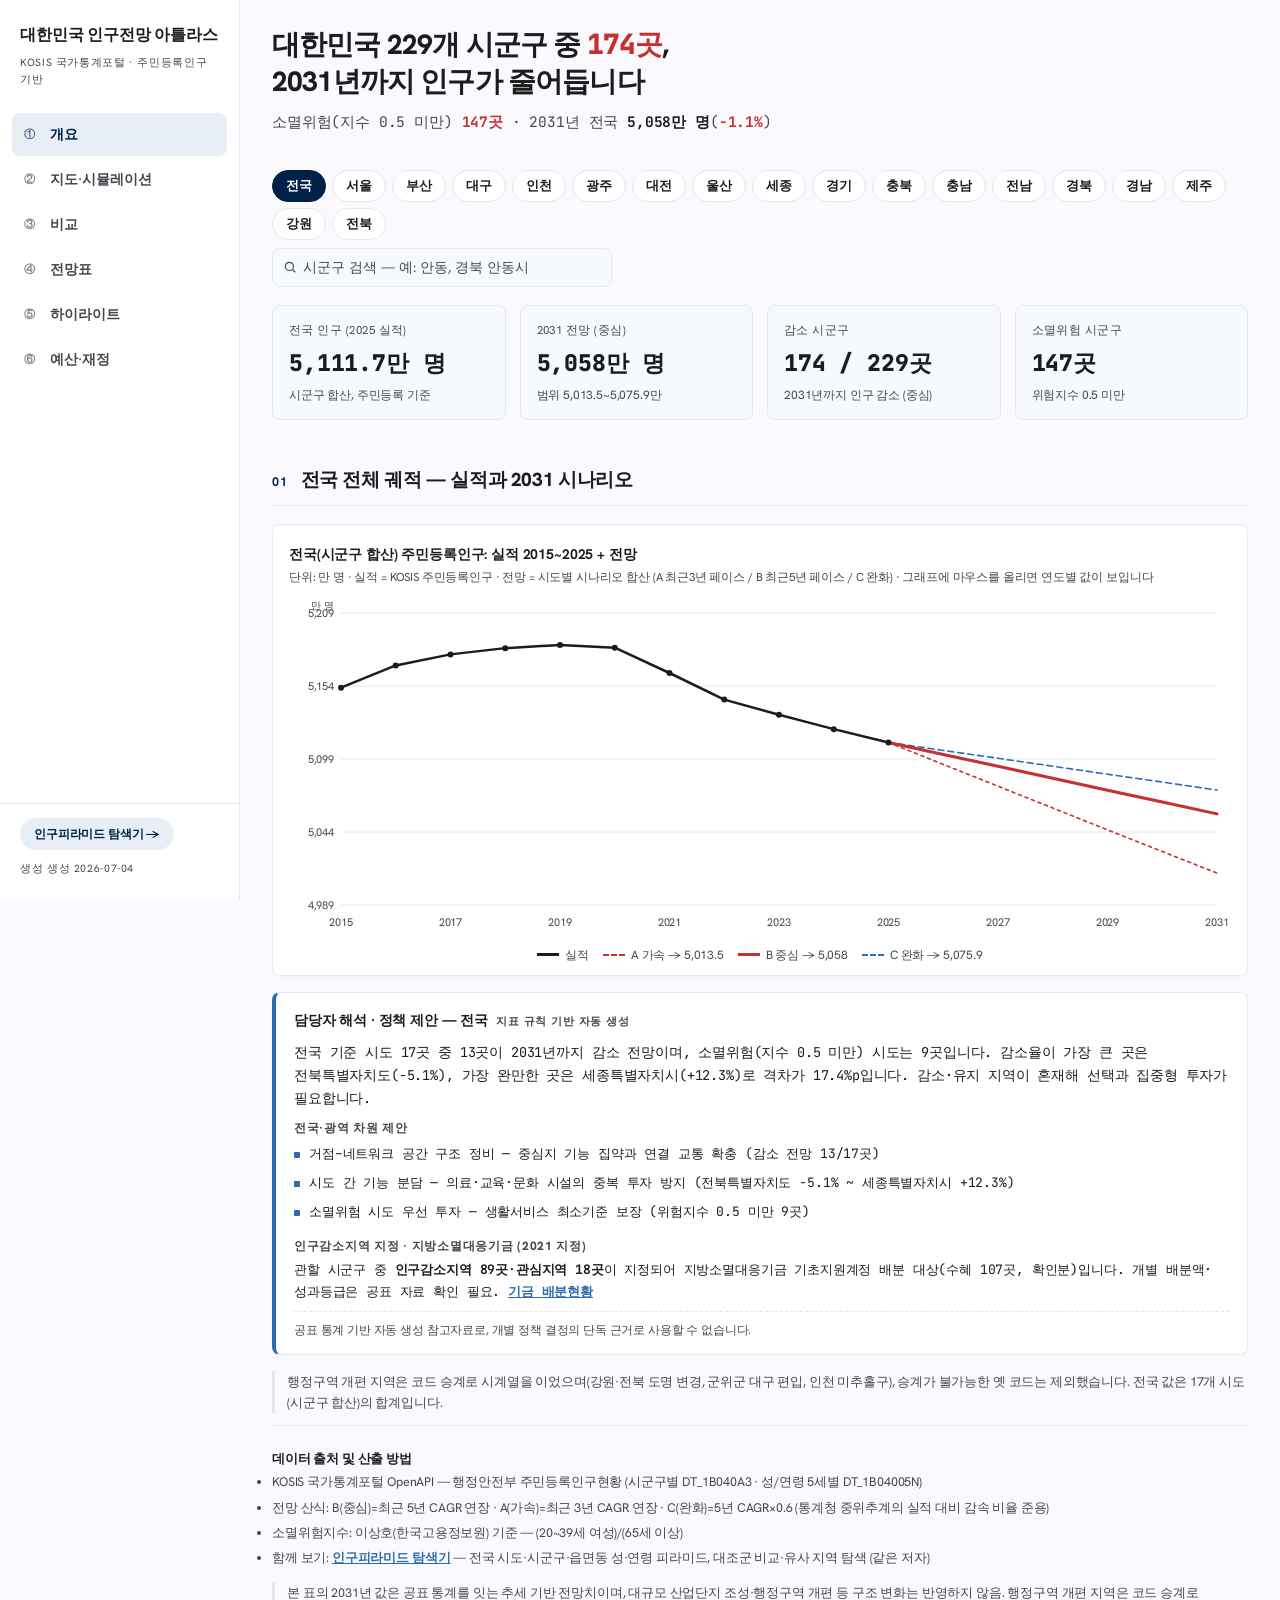
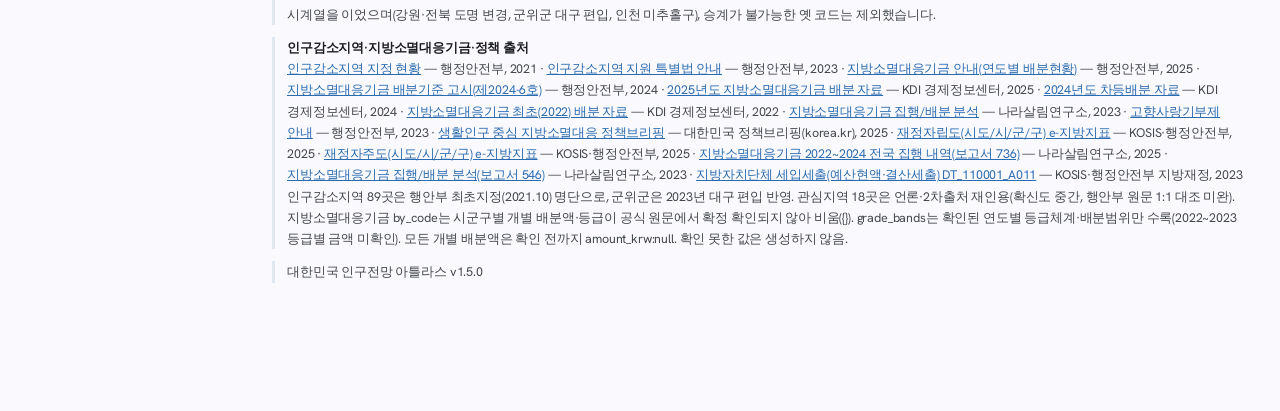
==== commit a9d7d387: "redesign: 지도 대시보드 UI 개편 — 사이드바 내비·Ethos 배색·모노스페이스 수치 - tabs를 navlist 사이드바 구조로 재편, 브랜드/생성시각 메타 정리 - 배" ====
--- a/index.html
+++ b/index.html
@@ -4,106 +4,125 @@
 <title>대한민국 인구전망 아틀라스</title>
 <meta name="description" content="전국 17개 시도·229개 시군구의 2031 인구 전망과 소멸위험을 지도·카토그램·연도 시뮬레이션·인구 피라미드로 탐색하는 아틀라스">
 <!-- 차트는 인라인 SVG로 직접 렌더링: 외부 라이브러리/CDN 불필요 -->
+<link rel="preconnect" href="https://fonts.googleapis.com">
+<link rel="preconnect" href="https://fonts.gstatic.com" crossorigin>
+<link href="https://fonts.googleapis.com/css2?family=Hanken+Grotesk:wght@400;600;700;800&family=JetBrains+Mono:wght@400;500;600&display=swap" rel="stylesheet">
 <style>
-:root{--paper:#F3F5F4;--ink:#1E2A32;--soft:#4D5D66;--sea:#0E6E6B;--red:#A03A38;--line:#D4DBD9;--card:#fff}
+:root{
+  --paper:#faf9fd;--card:#fff;--gray:#F7FAFC;
+  --ink:#1a1c1e;--soft:#43474e;--line:#E2E8F0;
+  --primary:#002045;--primary-tint:#E8EEF6;
+  --sea:#2B6CB0;--red:#C53030;--risk:#DD6B20;
+  --male:#3182CE;--female:#D53F8C;
+}
 *{margin:0;padding:0;box-sizing:border-box}
-body{background:var(--paper);color:var(--ink);font-family:'Apple SD Gothic Neo','Pretendard','Malgun Gothic','Noto Sans KR',sans-serif;font-size:15.5px;line-height:1.7;letter-spacing:-.01em}
-.num{font-variant-numeric:tabular-nums}
-.wrap{max-width:980px;margin:0 auto;padding:0 22px}
-header{border-bottom:3px solid var(--ink);padding:40px 0 20px;background:var(--card)}
-.meta{display:flex;justify-content:space-between;font-size:12px;color:var(--soft);letter-spacing:.14em;text-transform:uppercase;margin-bottom:14px;flex-wrap:wrap;gap:8px}
-.masthead{font-size:13px;font-weight:800;letter-spacing:.18em;color:var(--red);margin-bottom:6px}
-h1{font-size:clamp(22px,4.2vw,34px);font-weight:800;line-height:1.32;letter-spacing:-.03em;word-break:keep-all}
+body{background:var(--paper);color:var(--ink);font-family:'Hanken Grotesk','Apple SD Gothic Neo','Malgun Gothic','Noto Sans KR',sans-serif;font-size:15.5px;line-height:1.7;letter-spacing:-.01em}
+.num{font-family:'JetBrains Mono','Apple SD Gothic Neo',monospace;font-variant-numeric:tabular-nums}
+.wrap{max-width:1120px;margin:0 auto;padding:0 22px}
+/* ── 앱 셸: 좌측 사이드바 내비게이션 + 본문 ── */
+.shell{display:flex;align-items:flex-start;min-height:100vh}
+.sidebar{width:240px;flex-shrink:0;background:var(--card);border-right:1px solid var(--line);position:sticky;top:0;height:100vh;display:flex;flex-direction:column;overflow-y:auto}
+.sidebar-top{padding:24px 20px 18px}
+.brand{font-size:16px;font-weight:800;line-height:1.35;word-break:keep-all;color:var(--ink)}
+.brand-meta{font-size:10.5px;color:var(--soft);letter-spacing:.06em;text-transform:uppercase;margin-top:8px}
+.navlist{display:flex;flex-direction:column;gap:2px;padding:6px 12px;flex:1}
+.navbtn{display:flex;align-items:center;gap:10px;border:none;background:none;text-align:left;width:100%;padding:10px 12px;border-radius:8px;font:inherit;font-size:13.5px;font-weight:600;color:var(--soft);cursor:pointer}
+.navbtn:hover{background:var(--gray)}
+.navbtn.active{background:var(--primary-tint);color:var(--primary)}
+.navbtn .nb-ic{font-size:10.5px;font-weight:800;opacity:.65;width:16px;flex-shrink:0}
+.sidebar-bottom{padding:14px 20px 22px;border-top:1px solid var(--line)}
+.content{flex:1;min-width:0;padding:26px 32px 60px}
+@media(max-width:900px){.shell{flex-direction:column}.sidebar{width:100%;height:auto;position:relative;flex-direction:row;align-items:center;overflow-x:auto;border-right:none;border-bottom:1px solid var(--line)}
+ .sidebar-top{padding:14px 16px}.navlist{flex-direction:row;padding:6px 8px}.navbtn{white-space:nowrap}.sidebar-bottom{display:none}.content{padding:18px 16px 48px}}
+.topbar{padding-bottom:6px}
+h1{font-size:clamp(20px,3.4vw,28px);font-weight:800;line-height:1.32;letter-spacing:-.03em;word-break:keep-all}
 h1 .a{color:var(--red)}
 .h1sub{margin-top:10px;font-size:14.5px;color:var(--soft);word-break:keep-all;line-height:1.65}
 .h1sub b{color:var(--ink)}.h1sub b.rd{color:var(--red)}.h1sub b.se{color:var(--sea)}
 /* 지역 선택 바 */
-.regbar{background:var(--card);border-bottom:1.5px solid var(--ink);padding:10px 0}
-.regbar .wrap{display:flex;flex-wrap:wrap;gap:6px;align-items:center}
+.regionbar{margin-top:18px}
+.regbar{display:flex;flex-wrap:wrap;gap:6px;align-items:center}
 .rbtn{border:1px solid var(--line);background:#fff;color:var(--ink);border-radius:20px;padding:4px 13px;font:inherit;font-size:13px;font-weight:700;cursor:pointer}
-.rbtn:hover{border-color:var(--ink)}
-.rbtn.on{background:var(--ink);border-color:var(--ink);color:#fff}
-.rbtn.nat{border-width:1.5px;border-color:var(--ink)}
-.keyline{background:var(--ink);color:#EDF1F0;padding:22px 0}
-.keyline .wrap{display:grid;grid-template-columns:repeat(4,1fr);gap:16px}
-.kpi small{display:block;font-size:11.5px;color:#9FB1B4;letter-spacing:.08em;margin-bottom:3px}
-.kpi strong{font-size:clamp(18px,2.8vw,24px);font-weight:800}
-.kpi span{display:block;font-size:12px;color:#C4CFCE;word-break:keep-all}
-@media(max-width:760px){.keyline .wrap{grid-template-columns:1fr 1fr}}
-main{padding:8px 0 60px}
-section{margin-top:48px}
-.ch{display:flex;align-items:baseline;gap:12px;border-bottom:1.5px solid var(--ink);padding-bottom:9px;margin-bottom:18px}
-.ch em{font-style:normal;font-size:12.5px;font-weight:700;color:var(--red);letter-spacing:.12em}
-.ch h2{font-size:20px;font-weight:800;letter-spacing:-.02em}
+.rbtn:hover{border-color:var(--primary)}
+.rbtn.on{background:var(--primary);border-color:var(--primary);color:#fff}
+.rbtn.nat{border-width:1.5px;border-color:var(--primary)}
+.kpirow{display:grid;grid-template-columns:repeat(4,1fr);gap:14px;margin:18px 0 8px}
+.kpi{background:var(--gray);border:1px solid var(--line);border-radius:8px;padding:14px 16px}
+.kpi small{display:block;font-size:11.5px;color:var(--soft);letter-spacing:.04em;margin-bottom:4px}
+.kpi strong{font-size:clamp(18px,2.4vw,23px);font-weight:800;font-family:'JetBrains Mono',monospace}
+.kpi span{display:block;font-size:12px;color:var(--soft);word-break:keep-all;margin-top:2px}
+@media(max-width:760px){.kpirow{grid-template-columns:1fr 1fr}}
+section{margin-top:44px}
+.ch{display:flex;align-items:baseline;gap:12px;border-bottom:1px solid var(--line);padding-bottom:9px;margin-bottom:18px}
+.ch em{font-style:normal;font-size:12.5px;font-weight:700;color:var(--primary);letter-spacing:.1em}
+.ch h2{font-size:19px;font-weight:800;letter-spacing:-.02em}
 p{margin-bottom:12px;word-break:keep-all}
-.card{background:var(--card);border:1px solid var(--line);border-radius:10px;padding:18px 16px 10px;margin:16px 0}
+.card{background:var(--card);border:1px solid var(--line);border-radius:8px;padding:18px 16px 10px;margin:16px 0;box-shadow:0 2px 4px rgba(26,32,44,.02)}
 .card h3{font-size:14px;font-weight:700}
 .card .src{font-size:11.5px;color:var(--soft);margin-bottom:10px}
 .cbox{position:relative;height:340px}.cbox.tall{height:560px}
 table{width:100%;border-collapse:collapse;background:var(--card);font-size:13.5px;margin:14px 0}
-th,td{padding:9px 10px;border-bottom:1px solid var(--line);text-align:right;white-space:nowrap}
-th:first-child,td:first-child{text-align:left}
-thead th{border-top:2px solid var(--ink);border-bottom:1.5px solid var(--ink);background:#EDF0EF;font-size:12.5px;cursor:pointer;user-select:none}
-thead th:hover{background:#E2E8E6}
+th,td{padding:9px 10px;border-bottom:1px solid var(--line);text-align:right;white-space:nowrap;font-family:'JetBrains Mono',monospace}
+th:first-child,td:first-child{text-align:left;font-family:inherit}
+thead th{border-top:1px solid var(--line);border-bottom:1.5px solid var(--ink);background:var(--gray);font-size:12px;font-family:'Hanken Grotesk',sans-serif;cursor:pointer;user-select:none}
+thead th:hover{background:var(--primary-tint)}
 td.down{color:var(--red);font-weight:600}td.up{color:var(--sea);font-weight:600}
-.tag{display:inline-block;padding:1px 8px;border-radius:20px;font-size:11.5px;font-weight:700}
-.g0{background:#F6E3E2;color:#8C2F2D}.g1{background:#FBEDE4;color:#A55225}
-.g2{background:#FFF6DE;color:#8A6A12}.g3{background:#E7F1EF;color:#0E6E6B}.g4{background:#DDEDEA;color:#0A5350}
+.tag{display:inline-block;padding:1px 8px;border-radius:20px;font-size:11.5px;font-weight:700;font-family:'Hanken Grotesk',sans-serif}
+.g0{background:#FBE4D5;color:#9A4A0E}.g1{background:#FDEEDC;color:#B5651D}
+.g2{background:#FFF6DE;color:#8A6A12}.g3{background:#DCE9F5;color:#1D5490}.g4{background:#E8EEF6;color:#164070}
 .tbl-scroll{overflow-x:auto}
-footer{border-top:2px solid var(--ink);padding:22px 0 56px;font-size:12.5px;color:var(--soft)}
+footer{border-top:1px solid var(--line);padding:22px 0 56px;font-size:12.5px;color:var(--soft)}
 footer li{padding:2px 0}
 .note{font-size:12.5px;color:var(--soft);border-left:3px solid var(--line);padding-left:12px;margin:12px 0;word-break:keep-all}
-#tip{position:fixed;z-index:99;background:#1E2A32;color:#EDF1F0;font-size:12px;padding:8px 11px;border-radius:8px;pointer-events:none;display:none;max-width:280px;line-height:1.55;box-shadow:0 4px 16px rgba(0,0,0,.28)}
-#tip b{color:#fff}#tip .tt{color:#9FB1B4;font-size:11px}
+#tip{position:fixed;z-index:99;background:#1a1c1e;color:#F1F0F4;font-size:12px;padding:8px 11px;border-radius:8px;pointer-events:none;display:none;max-width:280px;line-height:1.55;box-shadow:0 4px 16px rgba(0,0,0,.28)}
+#tip b{color:#fff}#tip .tt{color:#A0AEC0;font-size:11px}
 .simbar{display:flex;align-items:center;gap:12px;flex-wrap:wrap;margin:4px 0 14px}
-.simbar button{border:1.5px solid var(--ink);background:var(--ink);color:#fff;border-radius:8px;padding:6px 14px;font:inherit;font-size:13px;font-weight:700;cursor:pointer}
+.simbar button{border:none;background:var(--primary);color:#fff;border-radius:8px;padding:6px 14px;font:inherit;font-size:13px;font-weight:700;cursor:pointer}
 .simbar button:hover{opacity:.88}
 .simbar .yrwrap{flex:1;min-width:210px}
-.simbar input[type=range]{width:100%;accent-color:#1E2A32;height:24px;margin:0;cursor:pointer}
+.simbar input[type=range]{width:100%;accent-color:var(--primary);height:24px;margin:0;cursor:pointer}
 .yraxis{position:relative;height:30px;margin:-1px 9px 0}
 .yraxis .tk{position:absolute;top:0;width:1px;height:4px;background:var(--line)}
 .yraxis .tk.maj{height:7px;background:var(--soft)}
-.yraxis .lb{position:absolute;top:8px;transform:translateX(-50%);font-size:10px;color:var(--soft);white-space:nowrap}
+.yraxis .lb{position:absolute;top:8px;transform:translateX(-50%);font-size:10px;color:var(--soft);white-space:nowrap;font-family:'JetBrains Mono',monospace}
 .yraxis .split{position:absolute;top:-1px;height:8px;border-left:1.5px dashed var(--red)}
-.simbar .ylab{font-size:20px;font-weight:800;min-width:56px;text-align:center}
+.simbar .ylab{font-size:20px;font-weight:800;min-width:56px;text-align:center;font-family:'JetBrains Mono',monospace}
 .simkpi{font-size:12.5px;color:var(--soft);margin-left:auto}
 .maps2{display:grid;grid-template-columns:1fr 1fr;gap:14px}
 @media(max-width:760px){.maps2{grid-template-columns:1fr}}
 .maps2 h4{font-size:13px;font-weight:700;margin-bottom:4px}
-.mapbox{position:relative;height:430px;background:#FBFCFB;border:1px solid var(--line);border-radius:8px;overflow:hidden}
+.mapbox{position:relative;height:430px;background:var(--gray);border:1px solid var(--line);border-radius:16px;overflow:hidden}
 .mapbox svg{display:block}
 .map-sgg{stroke:#fff;stroke-width:.8;cursor:pointer;transition:fill .35s}
-.map-sgg:hover{stroke:var(--ink);stroke-width:1.4}
+.map-sgg:hover{stroke:var(--primary);stroke-width:1.4}
 .carto-c{stroke:#fff;stroke-width:1;cursor:pointer;transition:fill .35s,cx .5s ease,cy .5s ease,r .5s ease}
-.carto-c:hover{stroke:var(--ink);stroke-width:1.5}
-.carto-ring{fill:none;stroke:#4A90D9;stroke-width:2.5;pointer-events:none;display:none;transition:cx .5s ease,cy .5s ease,r .5s ease}
-.carto-bg{fill:#EDEDEA;fill-opacity:.35;stroke:#fff;stroke-width:.8;pointer-events:none}
+.carto-c:hover{stroke:var(--primary);stroke-width:1.5}
+.carto-ring{fill:none;stroke:var(--male);stroke-width:2.5;pointer-events:none;display:none;transition:cx .5s ease,cy .5s ease,r .5s ease}
+.carto-bg{fill:#E3E2E6;fill-opacity:.35;stroke:#fff;stroke-width:.8;pointer-events:none}
 .leg{display:flex;align-items:center;gap:8px;font-size:11.5px;color:var(--soft);margin-top:10px;flex-wrap:wrap}
-.leg .bar{width:150px;height:10px;border-radius:5px;background:linear-gradient(90deg,#A03A38,#F2EFEA,#0E6E6B);position:relative}
-.leg .bar i{position:absolute;top:-3px;width:2px;height:16px;background:#4A90D9;border-radius:1px;transform:translateX(-1px);display:none;pointer-events:none}
-.tabs{display:flex;gap:6px;flex-wrap:wrap;margin:26px 0 0;border-bottom:2px solid var(--ink)}
-.tbtn{border:1.5px solid var(--ink);border-bottom:none;background:#fff;color:var(--ink);font:inherit;font-size:13.5px;font-weight:700;padding:8px 16px;border-radius:10px 10px 0 0;cursor:pointer}
-.tbtn.active{background:var(--ink);color:#fff}
+.leg .num{font-family:'JetBrains Mono',monospace}
+.leg .bar{width:150px;height:10px;border-radius:5px;background:linear-gradient(90deg,#C53030,#F2EFEA,#2B6CB0);position:relative}
+.leg .bar i{position:absolute;top:-3px;width:2px;height:16px;background:var(--male);border-radius:1px;transform:translateX(-1px);display:none;pointer-events:none}
 .pane{display:none}.pane.active{display:block}
 .sortbar{display:flex;gap:6px;flex-wrap:wrap;align-items:center;margin:0 0 10px}
 .sortbar span{font-size:12px;color:var(--soft)}
 .sbtn{border:1px solid var(--line);background:#fff;border-radius:20px;padding:4px 12px;font:inherit;font-size:12px;font-weight:700;color:var(--soft);cursor:pointer}
-.sbtn.on{border-color:var(--ink);background:var(--ink);color:#fff}
+.sbtn.on{border-color:var(--primary);background:var(--primary);color:#fff}
 .hlgrid{display:grid;grid-template-columns:repeat(3,1fr);gap:12px;margin:14px 0}
 @media(max-width:760px){.hlgrid{grid-template-columns:1fr 1fr}}
-.hlcard{background:var(--card);border:1px solid var(--line);border-radius:10px;padding:14px;cursor:pointer}
-.hlcard:hover{border-color:var(--ink)}
+.hlcard{background:var(--card);border:1px solid var(--line);border-radius:8px;padding:14px;cursor:pointer;box-shadow:0 2px 4px rgba(26,32,44,.02)}
+.hlcard:hover{border-color:var(--primary);box-shadow:0 2px 8px rgba(26,32,44,.08)}
 .hlcard small{display:block;font-size:11px;color:var(--soft);letter-spacing:.06em;margin-bottom:4px}
-.hlcard b{font-size:18px}
+.hlcard b{font-size:18px;font-family:'JetBrains Mono',monospace}
 .hlcard .v{font-size:13.5px;font-weight:700;margin-top:2px}
 .ranks{display:grid;grid-template-columns:1fr 1fr;gap:14px}
 @media(max-width:760px){.ranks{grid-template-columns:1fr}}
-.rk{background:var(--card);border:1px solid var(--line);border-radius:10px;padding:14px}
+.rk{background:var(--card);border:1px solid var(--line);border-radius:8px;padding:14px;box-shadow:0 2px 4px rgba(26,32,44,.02)}
 .rk h4{font-size:13px;margin-bottom:8px}
 .rk ol{margin-left:0}
 .rk li{list-style:none;display:flex;justify-content:space-between;gap:8px;padding:5px 2px;border-bottom:1px dashed var(--line);cursor:pointer;font-size:13px}
-.rk li:hover{background:#F4F6F5}
-.brief{background:var(--card);border:1px solid var(--line);border-left:4px solid var(--sea);border-radius:10px;padding:16px 18px 12px;margin:16px 0}
+.rk li:hover{background:var(--gray)}
+.brief{background:var(--card);border:1px solid var(--line);border-left:4px solid var(--sea);border-radius:8px;padding:16px 18px 12px;margin:16px 0}
 .brief h3{font-size:14px;font-weight:800;display:flex;align-items:baseline;gap:8px;flex-wrap:wrap;margin-bottom:8px}
 .brief h3 .bd{font-size:10.5px;font-weight:700;color:var(--soft);letter-spacing:.08em}
 .brief p{font-size:13.5px;margin-bottom:8px}
@@ -112,14 +131,15 @@
 .brief li::before{content:'';position:absolute;left:0;top:12px;width:6px;height:6px;background:var(--sea);border-radius:1px}
 .brief .bh{font-size:12px;font-weight:800;color:var(--soft);letter-spacing:.06em;margin-bottom:2px}
 .brief .dis{font-size:11.5px;color:var(--soft);border-top:1px dashed var(--line);padding-top:8px;margin-top:4px;margin-bottom:2px}
-.pyrlink{display:inline-block;border:1.5px solid var(--ink);border-radius:8px;padding:5px 12px;font-size:12.5px;font-weight:700;color:var(--ink);text-decoration:none;background:#fff;white-space:nowrap}
-.pyrlink:hover{background:var(--ink);color:#fff}
+.pyrlink{display:inline-block;border-radius:20px;padding:6px 14px;font-size:12px;font-weight:700;color:var(--primary);text-decoration:none;background:var(--primary-tint);white-space:nowrap}
+.pyrlink:hover{background:var(--primary);color:#fff}
 .srchwrap{position:relative;margin-top:8px}
-#srch{width:100%;max-width:340px;border:1.5px solid var(--ink);border-radius:8px;padding:7px 12px;font:inherit;font-size:13.5px;background:#fff}
+#srch{width:100%;max-width:340px;border:1px solid var(--line);border-radius:8px;padding:7px 12px 7px 30px;font:inherit;font-size:13.5px;background:var(--gray);background-image:url("data:image/svg+xml,%3Csvg xmlns='http://www.w3.org/2000/svg' width='14' height='14' viewBox='0 0 24 24' fill='none' stroke='%2343474e' stroke-width='2'%3E%3Ccircle cx='11' cy='11' r='7'/%3E%3Cline x1='21' y1='21' x2='16.65' y2='16.65'/%3E%3C/svg%3E");background-repeat:no-repeat;background-position:10px center}
 #srch::placeholder{color:var(--soft)}
-.srchdrop{position:absolute;z-index:60;top:calc(100% + 4px);left:22px;width:calc(100% - 44px);max-width:340px;background:#fff;border:1.5px solid var(--ink);border-radius:8px;max-height:320px;overflow-y:auto;box-shadow:0 8px 24px rgba(0,0,0,.14);display:none}
+#srch:focus{outline:none;box-shadow:0 0 0 2px var(--sea);background-color:#fff}
+.srchdrop{position:absolute;z-index:60;top:calc(100% + 4px);left:0;width:100%;max-width:340px;background:#fff;border:1px solid var(--line);border-radius:8px;max-height:320px;overflow-y:auto;box-shadow:0 8px 24px rgba(0,0,0,.14);display:none}
 .srchdrop .it{padding:8px 12px;font-size:13px;cursor:pointer;display:flex;justify-content:space-between;gap:8px;align-items:baseline}
-.srchdrop .it:hover,.srchdrop .it.sel{background:#EDF0EF}
+.srchdrop .it:hover,.srchdrop .it.sel{background:var(--primary-tint)}
 .srchdrop .it small{color:var(--soft);font-size:11px;white-space:nowrap}
 .cmpsel{border:1px solid var(--line);border-radius:8px;padding:6px 9px;font:inherit;font-size:13px;background:#fff;max-width:44%}
 #boot{padding:80px 22px;text-align:center;color:var(--soft);font-size:14px}
@@ -129,35 +149,43 @@
 <div id="boot">데이터를 불러오는 중입니다…</div>
 
 <div id="app">
-<header><div class="wrap">
-  <div class="meta"><span>KOSIS 국가통계포털 · 주민등록인구 기반</span><span id="mGen"></span></div>
-  <div style="display:flex;justify-content:space-between;align-items:center;flex-wrap:wrap;gap:8px;margin-bottom:6px">
-    <div class="masthead" style="margin-bottom:0">대한민국 인구전망 아틀라스</div>
-    <a class="pyrlink" id="pyrTop" href="https://park-sung-jun.github.io/pop-pyramid" target="_blank" rel="noreferrer">🔗 인구피라미드 탐색기 →</a>
+<div class="shell">
+<aside class="sidebar">
+  <div class="sidebar-top">
+    <div class="brand">대한민국 인구전망 아틀라스</div>
+    <div class="brand-meta">KOSIS 국가통계포털 · 주민등록인구 기반</div>
   </div>
-  <h1 id="h1"></h1>
-  <p class="h1sub num" id="h1sub"></p>
-</div></header>
-
-<div class="regbar"><div class="wrap" id="regbar"></div>
-<div class="wrap srchwrap"><input id="srch" type="search" placeholder="🔍 시군구 검색 — 예: 안동, 경북 안동시" autocomplete="off" aria-label="전국 시도·시군구 검색"><div class="srchdrop" id="srchDrop"></div></div></div>
-
-<div class="keyline"><div class="wrap">
-  <div class="kpi"><small id="k1t"></small><strong class="num" id="k1v"></strong><span id="k1s"></span></div>
-  <div class="kpi"><small>2031 전망 (중심)</small><strong class="num" id="k2v"></strong><span id="k2s"></span></div>
-  <div class="kpi"><small id="k3t"></small><strong class="num" id="k3v"></strong><span id="k3s"></span></div>
-  <div class="kpi"><small id="k4t"></small><strong class="num" id="k4v"></strong><span id="k4s"></span></div>
-</div></div>
-
-<main class="wrap">
-  <nav class="tabs" id="tabs" role="tablist">
-    <button class="tbtn active" data-t="t1" type="button">① 개요</button>
-    <button class="tbtn" data-t="t4" type="button">② 지도·시뮬레이션</button>
-    <button class="tbtn" data-t="t3" type="button">③ 비교</button>
-    <button class="tbtn" data-t="t2" type="button">④ 전망표</button>
-    <button class="tbtn" data-t="t5" type="button">⑤ 하이라이트</button>
-    <button class="tbtn" data-t="t6" type="button">⑥ 예산·재정</button>
+  <nav class="navlist" id="tabs" role="tablist">
+    <button class="navbtn active" data-t="t1" type="button"><span class="nb-ic">①</span>개요</button>
+    <button class="navbtn" data-t="t4" type="button"><span class="nb-ic">②</span>지도·시뮬레이션</button>
+    <button class="navbtn" data-t="t3" type="button"><span class="nb-ic">③</span>비교</button>
+    <button class="navbtn" data-t="t2" type="button"><span class="nb-ic">④</span>전망표</button>
+    <button class="navbtn" data-t="t5" type="button"><span class="nb-ic">⑤</span>하이라이트</button>
+    <button class="navbtn" data-t="t6" type="button"><span class="nb-ic">⑥</span>예산·재정</button>
   </nav>
+  <div class="sidebar-bottom">
+    <a class="pyrlink" id="pyrTop" href="https://park-sung-jun.github.io/pop-pyramid" target="_blank" rel="noreferrer">인구피라미드 탐색기 →</a>
+    <div class="brand-meta" style="margin-top:10px">생성 <span id="mGen"></span></div>
+  </div>
+</aside>
+<main class="content">
+  <div class="wrap" style="max-width:100%;padding:0">
+  <div class="topbar">
+    <h1 id="h1"></h1>
+    <p class="h1sub num" id="h1sub"></p>
+  </div>
+
+  <div class="regionbar">
+    <div class="regbar" id="regbar"></div>
+    <div class="srchwrap"><input id="srch" type="search" placeholder="시군구 검색 — 예: 안동, 경북 안동시" autocomplete="off" aria-label="전국 시도·시군구 검색"><div class="srchdrop" id="srchDrop"></div></div>
+  </div>
+
+  <div class="kpirow">
+    <div class="kpi"><small id="k1t"></small><strong class="num" id="k1v"></strong><span id="k1s"></span></div>
+    <div class="kpi"><small>2031 전망 (중심)</small><strong class="num" id="k2v"></strong><span id="k2s"></span></div>
+    <div class="kpi"><small id="k3t"></small><strong class="num" id="k3v"></strong><span id="k3s"></span></div>
+    <div class="kpi"><small id="k4t"></small><strong class="num" id="k4v"></strong><span id="k4s"></span></div>
+  </div>
 
   <section class="pane active" id="t1">
     <div class="ch" style="margin-top:28px"><em>01</em><h2 id="h01"></h2></div>
@@ -254,6 +282,10 @@
     <div class="hlgrid" id="budKpi"></div>
     <div class="card"><h3>재정자립도 × 주민 1인당 세출</h3>
       <div class="src" id="budScatSrc"></div>
+      <div class="sortbar" style="margin:2px 0 6px"><span>1인당 세출(y축) 스케일</span>
+        <button class="sbtn on" data-bss="lin" type="button">선형</button>
+        <button class="sbtn" data-bss="log" type="button">로그</button>
+      </div>
       <div class="cbox" id="budScatBox"><div id="budScat" style="width:100%;height:100%"></div></div>
       <div class="leg" id="budLeg" style="gap:14px"></div></div>
     <div class="sortbar"><span>빠른 정렬</span>
@@ -279,27 +311,29 @@
     </div>
     <p class="note" id="budNote"></p>
   </section>
+  </div>
+
+  <footer>
+    <b style="color:var(--ink)">데이터 출처 및 산출 방법</b>
+    <ul>
+      <li id="ftSrc"></li>
+      <li>전망 산식: B(중심)=최근 5년 CAGR 연장 · A(가속)=최근 3년 CAGR 연장 · C(완화)=5년 CAGR×0.6 (통계청 중위추계의 실적 대비 감속 비율 준용)</li>
+      <li>소멸위험지수: 이상호(한국고용정보원) 기준 — (20~39세 여성)/(65세 이상)</li>
+      <li>함께 보기: <a href="https://park-sung-jun.github.io/pop-pyramid" target="_blank" rel="noreferrer" style="color:var(--sea);font-weight:700">인구피라미드 탐색기</a> — 전국 시도·시군구·읍면동 성·연령 피라미드, 대조군 비교·유사 지역 탐색 (같은 저자)</li>
+    </ul>
+    <p class="note" style="margin-top:12px" id="ftNote"></p>
+    <p class="note" id="declSrc" style="margin-top:8px;display:none"></p>
+    <p class="note" style="margin-top:8px">대한민국 인구전망 아틀라스 v1.5.0</p>
+  </footer>
 </main>
+</div>
 <div id="tip"></div>
-
-<footer><div class="wrap">
-  <b style="color:var(--ink)">데이터 출처 및 산출 방법</b>
-  <ul>
-    <li id="ftSrc"></li>
-    <li>전망 산식: B(중심)=최근 5년 CAGR 연장 · A(가속)=최근 3년 CAGR 연장 · C(완화)=5년 CAGR×0.6 (통계청 중위추계의 실적 대비 감속 비율 준용)</li>
-    <li>소멸위험지수: 이상호(한국고용정보원) 기준 — (20~39세 여성)/(65세 이상)</li>
-    <li>함께 보기: <a href="https://park-sung-jun.github.io/pop-pyramid" target="_blank" rel="noreferrer" style="color:var(--sea);font-weight:700">인구피라미드 탐색기</a> — 전국 시도·시군구·읍면동 성·연령 피라미드, 대조군 비교·유사 지역 탐색 (같은 저자)</li>
-  </ul>
-  <p class="note" style="margin-top:12px" id="ftNote"></p>
-  <p class="note" id="declSrc" style="margin-top:8px;display:none"></p>
-  <p class="note" style="margin-top:8px">대한민국 인구전망 아틀라스 v1.4.0</p>
-</div></footer>
 </div>
 
 <script>
 'use strict';
-const ink='#1E2A32',soft='#4D5D66',line='#D4DBD9',sea='#0E6E6B',red='#A03A38';
-const pyrM='#4A90D9',pyrF='#E8597C',pyrC='#2c3e50'; // 인구피라미드 탐색기(pop-pyramid)와 동일 배색
+const ink='#1a1c1e',soft='#43474e',line='#E2E8F0',sea='#2B6CB0',red='#C53030',risk='#DD6B20';
+const pyrM='#3182CE',pyrF='#D53F8C',pyrC='#002045'; // Ethos Demographic Atlas 배색(male-data/female-data)
 const femPattern=(svg,pid)=>{const defs=el('defs',{});const pat=el('pattern',{id:pid,width:4,height:4,patternTransform:'rotate(45)',patternUnits:'userSpaceOnUse'});
  pat.appendChild(el('rect',{width:4,height:4,fill:pyrF}));
  pat.appendChild(el('line',{x1:0,y1:0,x2:0,y2:4,stroke:'rgba(255,255,255,.28)','stroke-width':1}));
@@ -332,11 +366,11 @@
 document.addEventListener('touchstart',e=>{if(!(e.target.closest&&e.target.closest('svg'))){hideTip();clearHl();}},true);
 
 /* ── 탭 ── */
-$('tabs').addEventListener('click',e=>{const b=e.target.closest('.tbtn');if(!b)return;
- document.querySelectorAll('.tbtn').forEach(x=>x.classList.toggle('active',x===b));
+$('tabs').addEventListener('click',e=>{const b=e.target.closest('.navbtn');if(!b)return;
+ document.querySelectorAll('.navbtn').forEach(x=>x.classList.toggle('active',x===b));
  document.querySelectorAll('.pane').forEach(p=>p.classList.toggle('active',p.id===b.dataset.t));
  requestAnimationFrame(redraw);});
-const goTab=id=>document.querySelector(`.tbtn[data-t="${id}"]`).click();
+const goTab=id=>document.querySelector(`.navbtn[data-t="${id}"]`).click();
 
 /* ── 지역 뷰 구성 ── */
 function natView(){
@@ -483,7 +517,7 @@
 const rowTip=r=>`<b>${r.name}</b><br>${A.meta.last}년 ${f(r.pop_last)}명 → 2031년 ${f(r.p2031_B)}명 (<b>${r.chg>=0?'+':''}${r.chg.toFixed(1)}%</b>)<br>고령 ${r.old_pct==null?'-':r.old_pct+'%'} · 위험지수 ${r.risk_idx==null?'-':r.risk_idx.toFixed(2)}<br><span class="tt">${D.isNat?'클릭하면 그 시도의 시군구 지도로 이동':'클릭하면 지도 탭에 상세 고정'}</span>`;
 function barChart(host){
  const rs=[...rowsAll].sort(BSORT[barSort]);
- const W=host.clientWidth||900,H=host.clientHeight||560,m={t:8,r:48,b:26,l:74};
+ const W=host.clientWidth||900,H=host.clientHeight||560,m={t:8,r:48,b:26,l:96};
  const iw=W-m.l-m.r,ih=H-m.t-m.b;
  const svg=el('svg',{viewBox:`0 0 ${W} ${H}`,width:'100%',height:'100%',preserveAspectRatio:'xMidYMid meet'});
  const vals=rs.map(r=>r.chg);let lo=Math.min(0,...vals),hi=Math.max(0,...vals);const pad=(hi-lo)*0.08||1;lo-=pad;hi+=pad;
@@ -504,7 +538,7 @@
 
 /* ── 04 지도·카토그램·연도 시뮬레이션 ── */
 const lerp=(a,b,t)=>a+(b-a)*t;
-function colFor(g){const R=[160,58,56],P=[242,239,234],S=[14,110,107];let c;
+function colFor(g){const R=[197,48,48],P=[247,250,252],S=[43,108,176];let c;
  if(g<=0){const t=Math.min(1,-g/25);c=[lerp(P[0],R[0],t),lerp(P[1],R[1],t),lerp(P[2],R[2],t)];}
  else{const t=Math.min(1,g/10);c=[lerp(P[0],S[0],t),lerp(P[1],S[1],t),lerp(P[2],S[2],t)];}
  return`rgb(${c.map(Math.round).join(',')})`;}
@@ -517,18 +551,18 @@
 function popT(v,lo,hi){
  if(mapScale==='log'){const l0=Math.log(lo),l1=Math.log(hi);return l1>l0?(Math.log(Math.max(v,lo))-l0)/(l1-l0):0;}
  return hi>lo?(v-lo)/(hi-lo):0;}
-function popCol(v,lo,hi){const t=popT(v,lo,hi),P=[242,239,234],S=[14,110,107];
+function popCol(v,lo,hi){const t=popT(v,lo,hi),P=[247,250,252],S=[43,108,176];
  return`rgb(${[0,1,2].map(i=>Math.round(lerp(P[i],S[i],t))).join(',')})`;}
 function mapLegend(lo,hi){
  if(mapMetric==='chg'){
   $('legLab').textContent=`${A.meta.start}년 대비`;
   $('legMin').textContent='−25%';$('legMax').textContent='+10%';
-  $('legBar').style.background='linear-gradient(90deg,#A03A38,#F2EFEA,#0E6E6B)';
+  $('legBar').style.background='linear-gradient(90deg,#C53030,#F7FAFC,#2B6CB0)';
   $('mapSub').textContent=`· 색 = ${A.meta.start} 대비 증감`;
  }else{
   $('legLab').textContent=`${YRS[yi]}년 인구 · ${mapScale==='log'?'로그':'선형'} 스케일`;
   $('legMin').textContent=f(lo)+'명';$('legMax').textContent=f(hi)+'명';
-  $('legBar').style.background='linear-gradient(90deg,#F2EFEA,#0E6E6B)';
+  $('legBar').style.background='linear-gradient(90deg,#F7FAFC,#2B6CB0)';
   $('mapSub').textContent=`· 색 = ${YRS[yi]}년 인구 (${mapScale==='log'?'로그':'선형'})`;
  }}
 function legMark(code){
@@ -550,7 +584,7 @@
 function drawMap(host){host.innerHTML='';const W=host.clientWidth||460,H=host.clientHeight||430;
  const svg=el('svg',{viewBox:`0 0 ${W} ${H}`,width:'100%',height:'100%'});const P=makeP(W,H,10);mapEls={};
  D.geo.features.forEach(ft=>{const d=ft.rings.map(rg=>'M'+rg.map(pt=>{const q=P(pt);return q[0].toFixed(1)+' '+q[1].toFixed(1)}).join('L')+'Z').join('');
-  const p=el('path',{d,class:'map-sgg',fill:'#EDEDEA'});p.dataset.s0='#fff';p.dataset.w0='.8';
+  const p=el('path',{d,class:'map-sgg',fill:'#E3E2E6'});p.dataset.s0='#fff';p.dataset.w0='.8';
   attach(p,ft.code);(mapEls[ft.code]||(mapEls[ft.code]=[])).push(p);reg(ft.code,p);svg.appendChild(p);});
  rowsAll.forEach(r=>{const c=D.cent[r.code];if(!c)return;const q=P(c);
   svg.appendChild(el('text',{x:q[0],y:q[1]+3,'text-anchor':'middle','font-size':9,fill:ink,'pointer-events':'none'},shortNm(r.name)));});
@@ -614,6 +648,9 @@
 document.querySelectorAll('[data-ms]').forEach(b=>b.onclick=()=>{mapScale=b.dataset.ms==='log'?'log':'lin';
  document.querySelectorAll('[data-ms]').forEach(x=>x.classList.toggle('on',x===b));
  update();});
+document.querySelectorAll('[data-bss]').forEach(b=>b.onclick=()=>{budScale=b.dataset.bss==='log'?'log':'lin';
+ document.querySelectorAll('[data-bss]').forEach(x=>x.classList.toggle('on',x===b));
+ const SC=$('budScat');if(SC){SC.innerHTML='';budScatter(SC);}});
 
 /* ── 담당자 해석·정책 제안 (모든 문장을 해당 지역 실측 지표에서 규칙 기반 생성 · 근거 수치 괄호 병기) ── */
 const DISC='공표 통계 기반 자동 생성 참고자료로, 개별 정책 결정의 단독 근거로 사용할 수 없습니다.';
@@ -986,7 +1023,7 @@
 }
 
 /* ── 06 예산·재정 페이지 (decline.json budget 결합, 지역 컨텍스트 연동) ── */
-let budRows=[],budSort='fi:asc';
+let budRows=[],budSort='fi:asc',budScale='lin';
 const W100=v=>v==null?'-':(v>=10000?(v/10000).toFixed(v>=100000?0:1).replace(/\.0$/,'')+'조원':v.toLocaleString('ko-KR')+'억원');
 function budgetRows(){
  if(!DECLINE||!DECLINE.budget||!A||!D)return [];
@@ -1018,18 +1055,23 @@
  const W=host.clientWidth||900,H=host.clientHeight||340,m={t:28,r:16,b:36,l:64};
  const iw=W-m.l-m.r,ih=H-m.t-m.b;
  const svg=el('svg',{viewBox:`0 0 ${W} ${H}`,width:'100%',height:'100%',preserveAspectRatio:'xMidYMid meet'});
- const xmax=Math.max(...rs.map(r=>r.fi))*1.08,ymax=Math.max(...rs.map(r=>r.pc))*1.08;
- const X=v=>m.l+v/xmax*iw,Y=v=>m.t+ih-v/ymax*ih;
- for(let t=0;t<=4;t++){const yv=ymax*t/4,y=Y(yv);
+ const xmax=Math.max(...rs.map(r=>r.fi))*1.08;
+ const pcVals=rs.map(r=>r.pc),ymaxLin=Math.max(...pcVals)*1.08;
+ const yLo=Math.max(1,Math.min(...pcVals))/1.15,yHi=Math.max(...pcVals)*1.15;
+ const isLog=budScale==='log',l0=Math.log(yLo),l1=Math.log(yHi);
+ const X=v=>m.l+v/xmax*iw;
+ const Y=v=>isLog?m.t+ih-(Math.log(Math.max(v,yLo))-l0)/(l1-l0)*ih:m.t+ih-v/ymaxLin*ih;
+ const yTicks=isLog?[0,1,2,3,4].map(t=>Math.exp(l0+(l1-l0)*t/4)):[0,1,2,3,4].map(t=>ymaxLin*t/4);
+ yTicks.forEach(yv=>{const y=Y(yv);
   svg.appendChild(el('line',{x1:m.l,y1:y,x2:m.l+iw,y2:y,stroke:line,'stroke-width':1}));
-  svg.appendChild(el('text',{x:m.l-7,y:y+4,'text-anchor':'end','font-size':11,fill:soft},Math.round(yv).toLocaleString('ko-KR')));}
+  svg.appendChild(el('text',{x:m.l-7,y:y+4,'text-anchor':'end','font-size':11,fill:soft},Math.round(yv).toLocaleString('ko-KR')));});
  for(let t=0;t<=5;t++){const xv=xmax*t/5,x=X(xv);
   svg.appendChild(el('text',{x,y:H-16,'text-anchor':'middle','font-size':11,fill:soft},Math.round(xv)+'%'));}
  svg.appendChild(el('text',{x:m.l+iw/2,y:H-2,'text-anchor':'middle','font-size':11,fill:soft},'재정자립도 (%)'));
- svg.appendChild(el('text',{x:m.l-7,y:m.t-10,'text-anchor':'end','font-size':10,fill:soft},'만원/인'));
+ svg.appendChild(el('text',{x:m.l-7,y:m.t-10,'text-anchor':'end','font-size':10,fill:soft},`만원/인${isLog?' · 로그':''}`));
  const maxPop=Math.max(...rs.map(r=>r.pop)),rk=Math.min(iw,ih)*0.045/Math.sqrt(maxPop);
  [...rs].sort((a,b)=>b.pop-a.pop).forEach(r=>{
-  const col=r.desig&&r.desig.designated?red:r.desig?'#C98A2B':sea;
+  const col=r.desig&&r.desig.designated?red:r.desig?risk:sea;
   const c=el('circle',{cx:X(r.fi),cy:Y(r.pc),r:Math.max(3,rk*Math.sqrt(r.pop)),fill:col,opacity:.55,stroke:'#fff','stroke-width':.8,cursor:'pointer'});
   c.dataset.s0='#fff';c.dataset.w0='.8';reg(r.code,c);
   c.addEventListener('mousemove',ev=>{showTip(`<b>${r.sido} ${r.name}</b><br>재정자립도 <b>${r.fi}%</b> · 1인당 세출 <b>${r.pc.toLocaleString('ko-KR')}만원</b><br>예산현액 ${W100(r.bud)} · 인구 ${f(r.pop)}명<br><span class="tt">클릭하면 상세로 이동</span>`,ev.clientX,ev.clientY);hl(r.code,true);});
@@ -1048,7 +1090,7 @@
  $('budGuide').innerHTML=`${nm} ${rs.length}개 시군구의 <b>재정자립도(${fyS}년)</b>와 <b>예산현액·결산세출·주민 1인당 세출(${syS}년 결산)</b>을 한 화면에서 봅니다. 재정자립도가 낮고 1인당 세출이 큰 지역일수록 자체 세입보다 이전재원 의존이 큰 구조입니다.`;
  $('budScatSrc').textContent='x = 재정자립도(%, 세입과목개편전) · y = 주민 1인당 세출(만원) · 원 면적 = 주민등록 인구 · 색 = 인구감소지역 지정 여부 · 점을 클릭하면 해당 지역 상세로 이동';
  $('budLeg').innerHTML=`<span style="display:inline-flex;align-items:center;gap:5px"><span style="width:11px;height:11px;border-radius:50%;background:${red};opacity:.7;display:inline-block"></span>인구감소지역</span>
-  <span style="display:inline-flex;align-items:center;gap:5px"><span style="width:11px;height:11px;border-radius:50%;background:#C98A2B;opacity:.7;display:inline-block"></span>관심지역</span>
+  <span style="display:inline-flex;align-items:center;gap:5px"><span style="width:11px;height:11px;border-radius:50%;background:${risk};opacity:.7;display:inline-block"></span>관심지역</span>
   <span style="display:inline-flex;align-items:center;gap:5px"><span style="width:11px;height:11px;border-radius:50%;background:${sea};opacity:.7;display:inline-block"></span>미지정</span>`;
  /* KPI 카드 */
  const has=k=>rs.filter(r=>r[k]!=null);
